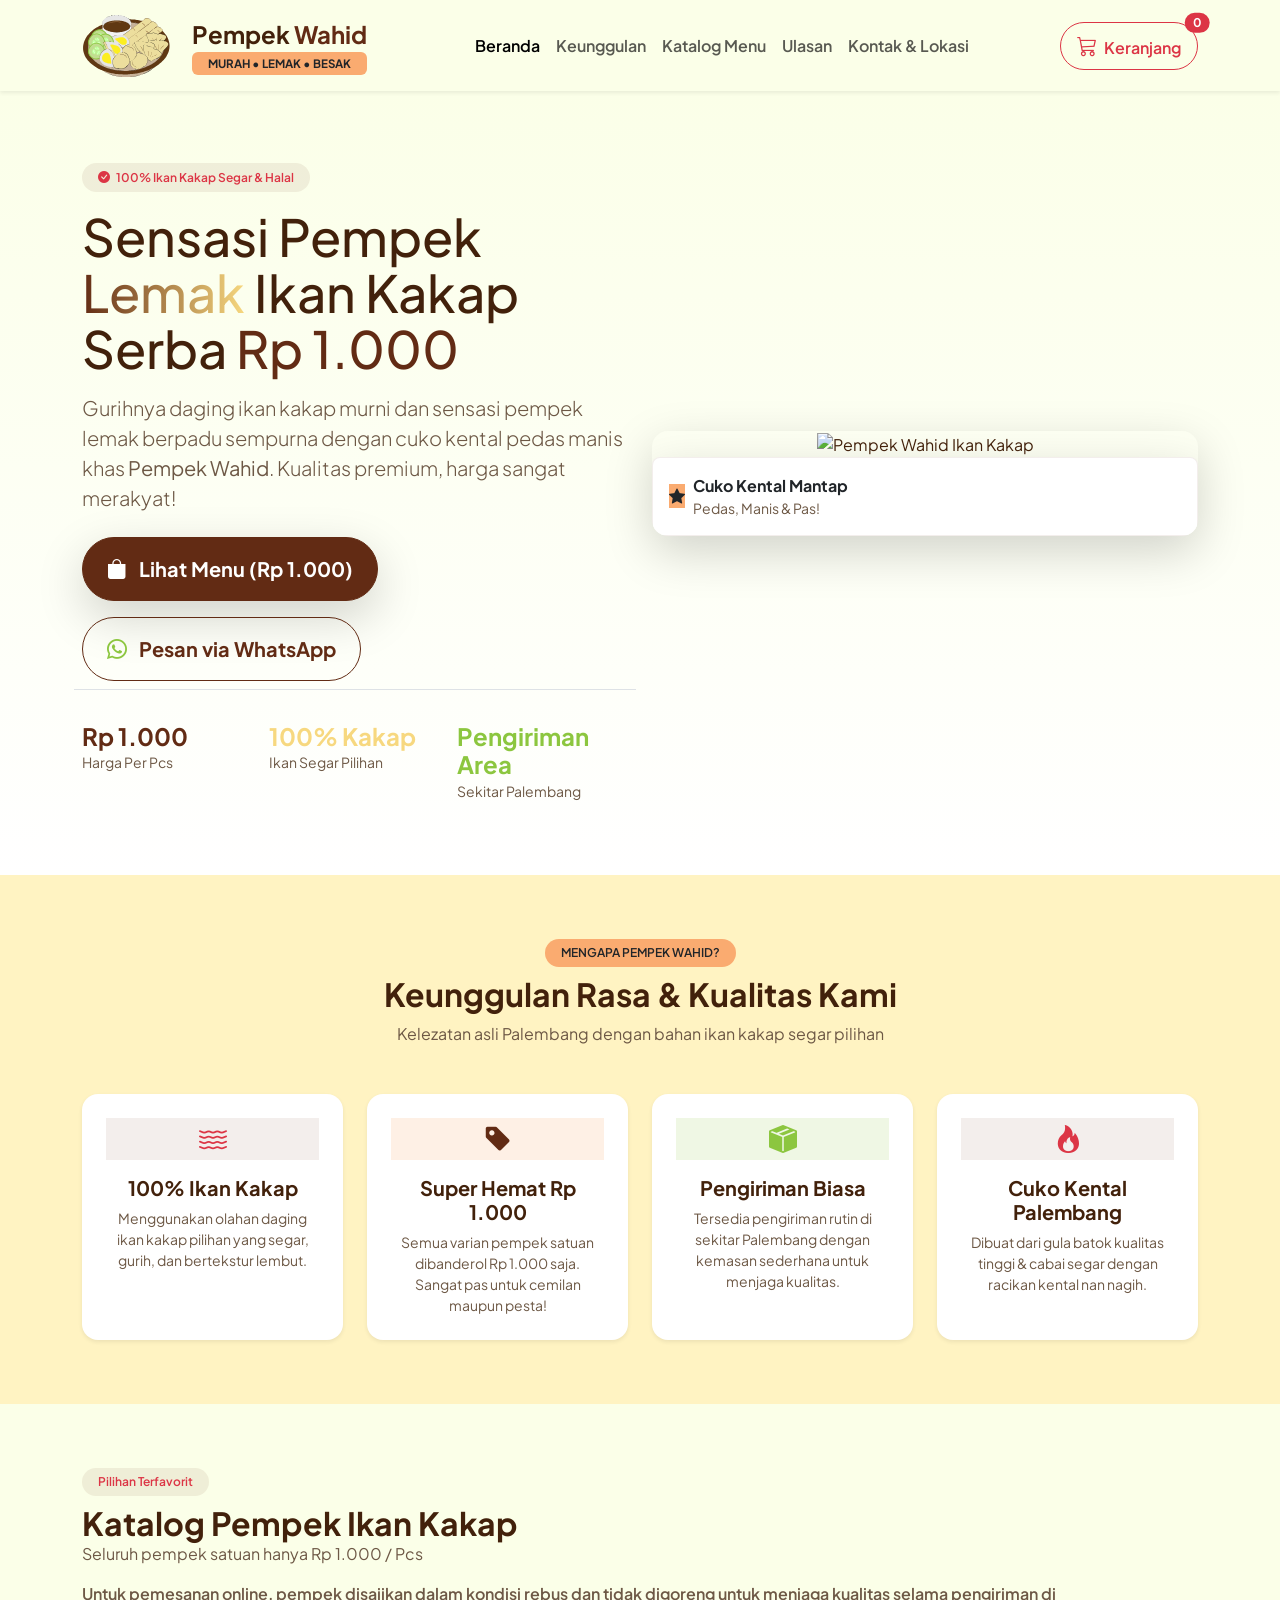
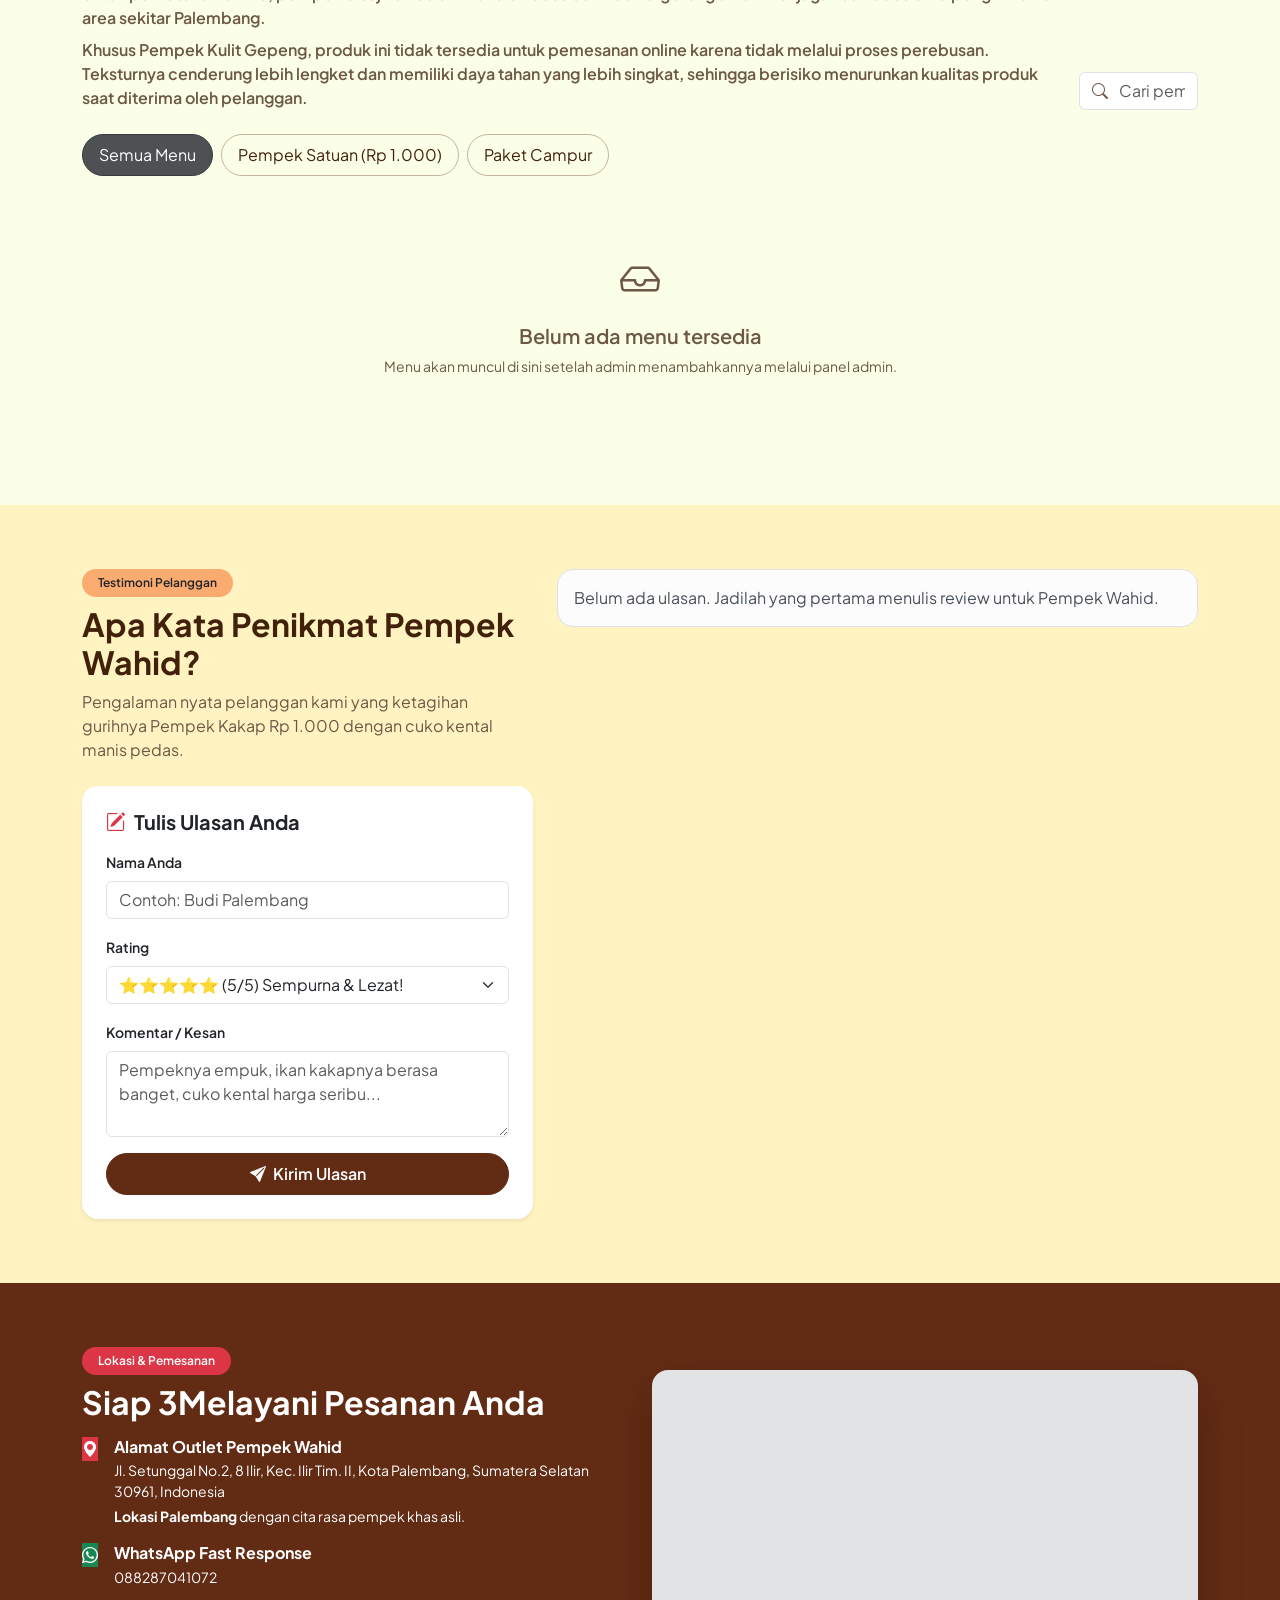
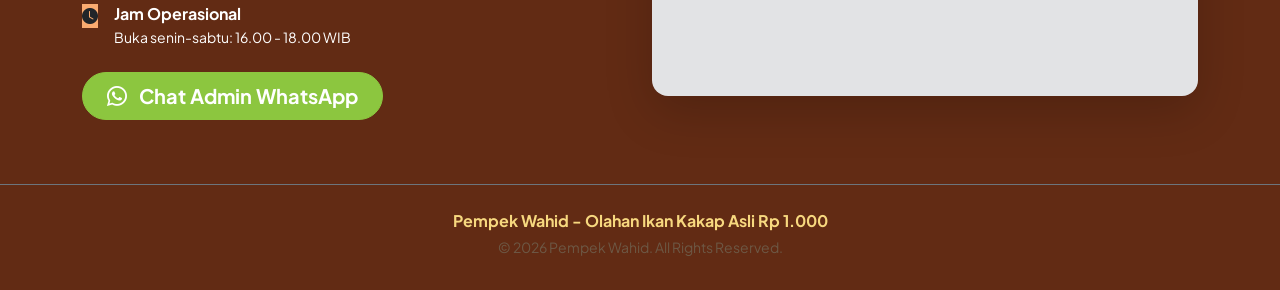
==== index.html @ 432fb356 "menghapus tombol admin" ====
<!DOCTYPE html>
<html lang="id">
<head>
    <meta charset="UTF-8">
    <meta name="viewport" content="width=device-width, initial-scale=1.0">
    <meta name="description" content="Pempek Wahid - Pempek Asli Ikan Kakap Rp 1.000 / pcs. Gurih, Lezat, 100% Halal dengan Cuko Khas Palembang. Pesan mudah via WhatsApp!">
    <title>Pempek Wahid</title>

    <!-- Google Fonts: Plus Jakarta Sans -->
    <link rel="preconnect" href="https://fonts.googleapis.com">
    <link rel="preconnect" href="https://fonts.gstatic.com" crossorigin>
    <link href="https://fonts.googleapis.com/css2?family=Plus+Jakarta+Sans:wght@400;500;600;700;800&display=swap" rel="stylesheet">

    <!-- Bootstrap 5.3 CSS -->
    <link href="https://cdn.jsdelivr.net/npm/bootstrap@5.3.2/dist/css/bootstrap.min.css" rel="stylesheet">
    <!-- Bootstrap Icons -->
    <link href="https://cdn.jsdelivr.net/npm/bootstrap-icons@1.11.1/font/bootstrap-icons.css" rel="stylesheet">

    <!-- Custom Style -->
    <link rel="stylesheet" href="css/styles.css">
</head>
<body>

    <!-- Navigation -->
    <nav class="navbar navbar-expand-lg sticky-top shadow-sm custom-navbar">
        <div class="container">
            <a class="navbar-brand d-flex align-items-center gap-2" href="#">
                <img src="images/icon.svg" alt="Logo Pempek Wahid" class="brand-logo">
                <div>
                    <span class="fw-bold fs-4 brand-title">Pempek <span class="text-danger-custom">Wahid</span></span>
                    <span class="d-block badge bg-warning text-dark text-uppercase font-xs">Murah • Lemak • Besak</span>
                </div>
            </a>
            
            <button class="navbar-toggler border-0" type="button" data-bs-toggle="collapse" data-bs-target="#navbarNav">
                <span class="navbar-toggler-icon"></span>
            </button>

            <div class="collapse navbar-collapse" id="navbarNav">
                <ul class="navbar-nav mx-auto text-center py-2 py-lg-0 fw-semibold">
                    <li class="nav-item"><a class="nav-link active" href="#beranda">Beranda</a></li>
                    <li class="nav-item"><a class="nav-link" href="#keunggulan">Keunggulan</a></li>
                    <li class="nav-item"><a class="nav-link" href="#menu">Katalog Menu</a></li>
                    <li class="nav-item"><a class="nav-link" href="#ulasan">Ulasan</a></li>
                    <li class="nav-item"><a class="nav-link" href="#kontak">Kontak & Lokasi</a></li>
                </ul>

                <div class="d-flex justify-content-center align-items-center gap-3">
                    <button class="btn btn-outline-danger position-relative rounded-pill px-3 py-2 fw-semibold" data-bs-toggle="offcanvas" data-bs-target="#cartOffcanvas">
                        <i class="bi bi-cart3 fs-5 me-1"></i> Keranjang
                        <span id="cartCountBadge" class="position-absolute top-0 start-100 translate-middle badge rounded-pill bg-danger">
                            0
                        </span>
                    </button>
                </div>
            </div>
        </div>
    </nav>

    <!-- Hero Section -->
    <section id="beranda" class="hero-section position-relative py-5 overflow-hidden">
        <div class="container py-lg-4">
            <div class="row align-items-center gy-4">
                <div class="col-lg-6">
                    <div class="badge bg-danger-subtle text-danger px-3 py-2 rounded-pill fw-semibold mb-3">
                        <i class="bi bi-check-circle-fill me-1"></i> 100% Ikan Kakap Segar & Halal
                    </div>
                    <h1 class="hero-title fw-extrabold mb-3">
                        Sensasi Pempek <span class="text-gradient">Lemak</span> Ikan Kakap Serba <span class="text-danger-custom">Rp 1.000</span>
                    </h1>
                    <p class="hero-desc lead text-muted mb-4">
                        Gurihnya daging ikan kakap murni dan sensasi pempek lemak berpadu sempurna dengan cuko kental pedas manis khas <strong>Pempek Wahid</strong>. Kualitas premium, harga sangat merakyat!
                    </p>

                    <div class="d-flex flex-wrap gap-3 mb-4">
                        <a href="#menu" class="btn btn-danger-custom btn-lg rounded-pill px-4 py-3 shadow-lg fw-bold">
                            <i class="bi bi-bag-fill me-2"></i> Lihat Menu (Rp 1.000)
                        </a>
                        <button class="btn btn-outline-dark btn-lg rounded-pill px-4 py-3 fw-bold" data-bs-toggle="offcanvas" data-bs-target="#cartOffcanvas">
                            <i class="bi bi-whatsapp me-2 text-success"></i> Pesan via WhatsApp
                        </button>
                    </div>

                    <!-- Badges Row -->
                    <div class="row g-3 pt-3 border-top">
                        <div class="col-4 text-center text-sm-start">
                            <h4 class="fw-bold mb-0 text-danger-custom">Rp 1.000</h4>
                            <span class="text-muted small">Harga Per Pcs</span>
                        </div>
                        <div class="col-4 text-center text-sm-start">
                            <h4 class="fw-bold mb-0 text-amber">100% Kakap</h4>
                            <span class="text-muted small">Ikan Segar Pilihan</span>
                        </div>
                        <div class="col-4 text-center text-sm-start">
                            <h4 class="fw-bold mb-0 text-success">Pengiriman Area</h4>
                            <span class="text-muted small">Sekitar Palembang</span>
                        </div>
                    </div>
                </div>

                <div class="col-lg-6 text-center">
                    <div class="hero-image-wrapper position-relative mx-auto">
                        <div class="hero-image-card shadow-lg rounded-4 overflow-hidden position-relative">
                            <img src="https://images.unsplash.com/photo-1541544741938-0af808871cc0?auto=format&fit=crop&w=800&q=80" alt="Pempek Wahid Ikan Kakap" class="img-fluid hero-img">
                            <div class="hero-floating-badge bg-white shadow-lg p-3 rounded-3 text-start">
                                <div class="d-flex align-items-center gap-2">
                                    <div class="icon-circle bg-warning text-dark"><i class="bi bi-star-fill"></i></div>
                                    <div>
                                        <div class="fw-bold text-dark mb-0">Cuko Kental Mantap</div>
                                        <div class="small text-muted">Pedas, Manis & Pas!</div>
                                    </div>
                                </div>
                            </div>
                        </div>
                    </div>
                </div>
            </div>
        </div>
    </section>

    <!-- Feature / Keunggulan Section -->
    <section id="keunggulan" class="py-5 bg-light-custom">
        <div class="container py-3">
            <div class="text-center mb-5">
                <span class="badge bg-warning text-dark px-3 py-2 rounded-pill fw-semibold text-uppercase">Mengapa Pempek Wahid?</span>
                <h2 class="fw-bold mt-2">Keunggulan Rasa & Kualitas Kami</h2>
                <p class="text-muted">Kelezatan asli Palembang dengan bahan ikan kakap segar pilihan</p>
            </div>

            <div class="row g-4">
                <div class="col-md-6 col-lg-3">
                    <div class="feature-card p-4 rounded-4 bg-white shadow-sm text-center h-100">
                        <div class="feature-icon mb-3 bg-danger-subtle text-danger mx-auto">
                            <i class="bi bi-water fs-3"></i>
                        </div>
                        <h5 class="fw-bold">100% Ikan Kakap</h5>
                        <p class="text-muted small mb-0">Menggunakan olahan daging ikan kakap pilihan yang segar, gurih, dan bertekstur lembut.</p>
                    </div>
                </div>
                <div class="col-md-6 col-lg-3">
                    <div class="feature-card p-4 rounded-4 bg-white shadow-sm text-center h-100">
                        <div class="feature-icon mb-3 bg-warning-subtle text-warning-emphasis mx-auto">
                            <i class="bi bi-tag-fill fs-3"></i>
                        </div>
                        <h5 class="fw-bold">Super Hemat Rp 1.000</h5>
                        <p class="text-muted small mb-0">Semua varian pempek satuan dibanderol Rp 1.000 saja. Sangat pas untuk cemilan maupun pesta!</p>
                    </div>
                </div>
                <div class="col-md-6 col-lg-3">
                    <div class="feature-card p-4 rounded-4 bg-white shadow-sm text-center h-100">
                        <div class="feature-icon mb-3 bg-success-subtle text-success mx-auto">
                            <i class="bi bi-box-seam-fill fs-3"></i>
                        </div>
                        <h5 class="fw-bold">Pengiriman Biasa</h5>
                        <p class="text-muted small mb-0">Tersedia pengiriman rutin di sekitar Palembang dengan kemasan sederhana untuk menjaga kualitas.</p>
                    </div>
                </div>
                <div class="col-md-6 col-lg-3">
                    <div class="feature-card p-4 rounded-4 bg-white shadow-sm text-center h-100">
                        <div class="feature-icon mb-3 bg-danger-subtle text-danger mx-auto">
                            <i class="bi bi-fire fs-3"></i>
                        </div>
                        <h5 class="fw-bold">Cuko Kental Palembang</h5>
                        <p class="text-muted small mb-0">Dibuat dari gula batok kualitas tinggi & cabai segar dengan racikan kental nan nagih.</p>
                    </div>
                </div>
            </div>
        </div>
    </section>

    <!-- Menu Catalog Section -->
    <section id="menu" class="py-5">
        <div class="container py-3">
            <div class="d-flex flex-column flex-md-row justify-content-between align-items-md-end mb-4 gap-3">
                <div>
                    <span class="badge bg-danger-subtle text-danger px-3 py-2 rounded-pill fw-semibold">Pilihan Terfavorit</span>
                    <h2 class="fw-bold mt-2 mb-0">Katalog Pempek Ikan Kakap</h2>
                    <p class="text-muted mb-0">Seluruh pempek satuan hanya Rp 1.000 / Pcs</p>
                    <p class="text-muted mb-0 mt-3 fw-semibold fs-6">
                        Untuk pemesanan online, pempek disajikan dalam kondisi rebus dan tidak digoreng untuk menjaga kualitas selama pengiriman di area sekitar Palembang.
                    </p>
                    <p class="text-muted mb-0 mt-2 fw-semibold fs-6">
                        Khusus Pempek Kulit Gepeng, produk ini tidak tersedia untuk pemesanan online karena tidak melalui proses perebusan. Teksturnya cenderung lebih lengket dan memiliki daya tahan yang lebih singkat, sehingga berisiko menurunkan kualitas produk saat diterima oleh pelanggan.
                    </p>
                </div>

                <!-- Search Input -->
                <div class="d-flex flex-wrap align-items-center gap-2">
                    <div class="input-group search-box">
                        <span class="input-group-text bg-white border-end-0"><i class="bi bi-search text-muted"></i></span>
                        <input type="text" id="searchInput" class="form-control border-start-0 ps-0" placeholder="Cari pempek kakap...">
                    </div>
                </div>
            </div>

            <!-- Filter Categories -->
            <div class="d-flex flex-wrap gap-2 mb-4" id="categoryFilters">
                <button class="btn btn-dark rounded-pill px-3 py-2 filter-btn active" data-category="all">Semua Menu</button>
                <button class="btn btn-outline-secondary rounded-pill px-3 py-2 filter-btn" data-category="satuan">Pempek Satuan (Rp 1.000)</button>
                <button class="btn btn-outline-secondary rounded-pill px-3 py-2 filter-btn" data-category="paket">Paket Campur</button>
            </div>

            <!-- Product Grid -->
            <div class="row g-4" id="productGrid">
                <!-- Javascript will inject product items here -->
            </div>
        </div>
    </section>

    <!-- Customer Reviews Section -->
    <section id="ulasan" class="py-5 bg-light-custom">
        <div class="container py-3">
            <div class="row gy-4">
                <div class="col-lg-5">
                    <span class="badge bg-warning text-dark px-3 py-2 rounded-pill fw-semibold">Testimoni Pelanggan</span>
                    <h2 class="fw-bold mt-2">Apa Kata Penikmat Pempek Wahid?</h2>
                    <p class="text-muted">Pengalaman nyata pelanggan kami yang ketagihan gurihnya Pempek Kakap Rp 1.000 dengan cuko kental manis pedas.</p>

                    <!-- Add Review Form -->
                    <div class="card border-0 shadow-sm rounded-4 p-4 mt-4 bg-white">
                        <h5 class="fw-bold mb-3"><i class="bi bi-pencil-square me-2 text-danger"></i>Tulis Ulasan Anda</h5>
                        <form id="addReviewForm">
                            <div class="mb-3">
                                <label class="form-label small fw-semibold">Nama Anda</label>
                                <input type="text" id="reviewerName" class="form-control" placeholder="Contoh: Budi Palembang" required>
                            </div>
                            <div class="mb-3">
                                <label class="form-label small fw-semibold">Rating</label>
                                <select id="reviewerRating" class="form-select">
                                    <option value="5">⭐⭐⭐⭐⭐ (5/5) Sempurna & Lezat!</option>
                                    <option value="4">⭐⭐⭐⭐ (4/5) Enak Banget</option>
                                    <option value="3">⭐⭐⭐ (3/5) Cukup Baik</option>
                                </select>
                            </div>
                            <div class="mb-3">
                                <label class="form-label small fw-semibold">Komentar / Kesan</label>
                                <textarea id="reviewerComment" class="form-control" rows="3" placeholder="Pempeknya empuk, ikan kakapnya berasa banget, cuko kental harga seribu..." required></textarea>
                            </div>
                            <button type="submit" class="btn btn-danger-custom w-100 rounded-pill py-2 fw-semibold">
                                <i class="bi bi-send-fill me-1"></i> Kirim Ulasan
                            </button>
                        </form>
                    </div>
                </div>

                <div class="col-lg-7">
                    <div class="row g-3" id="reviewsContainer">
                        <!-- Reviews dynamically populated -->
                    </div>
                </div>
            </div>
        </div>
    </section>

    <!-- Location & Contact Section -->
    <section id="kontak" class="py-5 bg-dark-custom text-white">
        <div class="container py-3">
            <div class="row gy-4 align-items-center">
                <div class="col-lg-6">
                    <span class="badge bg-danger px-3 py-2 rounded-pill fw-semibold mb-2">Lokasi & Pemesanan</span>
                    <h2 class="fw-bold mb-3">Siap 3Melayani Pesanan Anda</h2>

                    <div class="d-flex align-items-start gap-3 mb-3">
                        <div class="icon-circle bg-danger text-white"><i class="bi bi-geo-alt-fill"></i></div>
                        <div>
                            <h6 class="fw-bold mb-1">Alamat Outlet Pempek Wahid</h6>
                            <p class="text-light-50 small mb-0">Jl. Setunggal No.2, 8 Ilir, Kec. Ilir Tim. II, Kota Palembang, Sumatera Selatan 30961, Indonesia</p>
                            <p class="text-light-50 small mb-0 mt-1"><strong>Lokasi Palembang</strong> dengan cita rasa pempek khas asli.</p>
                        </div>
                    </div>

                    <div class="d-flex align-items-start gap-3 mb-3">
                        <div class="icon-circle bg-success text-white"><i class="bi bi-whatsapp"></i></div>
                        <div>
                            <h6 class="fw-bold mb-1">WhatsApp Fast Response</h6>
                            <p class="text-light-50 small mb-0">088287041072</p>
                        </div>
                    </div>

                    <div class="d-flex align-items-start gap-3 mb-4">
                        <div class="icon-circle bg-warning text-dark"><i class="bi bi-clock-fill"></i></div>
                        <div>
                            <h6 class="fw-bold mb-1">Jam Operasional</h6>
                            <p class="text-light-50 small mb-0">Buka senin-sabtu: 16.00 - 18.00 WIB</p>
                        </div>
                    </div>

                    <a href="https://wa.me/6288287041072?text=Halo%20Pempek%20Wahid,%20saya%20mau%20tanya%20stok%20pempek%20ikan%20kakap" target="_blank" class="btn btn-success btn-lg rounded-pill px-4 fw-bold">
                        <i class="bi bi-whatsapp me-2"></i> Chat Admin WhatsApp
                    </a>
                </div>

                <div class="col-lg-6">
                    <div class="map-placeholder rounded-4 overflow-hidden shadow-lg bg-secondary-subtle">
                        <iframe class="rounded-3 w-100" width="100%" height="320" style="border:0;" allowfullscreen="" loading="lazy" referrerpolicy="strict-origin-when-cross-origin" src="https://www.google.com/maps/embed?pb=!1m18!1m12!1m3!1d3984.560876868631!2d104.76104349999996!3d-2.941684400000004!2m3!1f0!2f0!3f0!3m2!1i1024!2i768!4f13.1!3m3!1m2!1s0x2e3b77007bc9ec8f%3A0x600dd7e3e54a0823!2sPempek%20Wahid!5e0!3m2!1sid!2sid!4v1785206280391!5m2!1sid!2sid">
                        </iframe>
                    </div>
                </div>
            </div>
        </div>
    </section>

    <!-- Footer -->
    <footer class="footer-bg text-white py-4 border-top border-secondary">
        <div class="container text-center">
            <p class="mb-1 fw-bold text-amber">Pempek Wahid - Olahan Ikan Kakap Asli Rp 1.000</p>
            <p class="text-muted small mb-0">&copy; 2026 Pempek Wahid. All Rights Reserved.</p>
            <p class="mt-2 mb-0">
            </p>
        </div>
    </footer>

    <!-- Offcanvas Shopping Cart Drawer -->
    <div class="offcanvas offcanvas-end custom-offcanvas" tabindex="-1" id="cartOffcanvas">
        <div class="offcanvas-header border-bottom">
            <h5 class="offcanvas-title fw-bold"><i class="bi bi-bag-check me-2 text-danger"></i>Keranjang Pempek Kakap</h5>
            <button type="button" class="btn-close" data-bs-dismiss="offcanvas"></button>
        </div>
        <div class="offcanvas-body d-flex flex-column">
            <!-- Items Container -->
            <div id="cartItemsList" class="flex-grow-1 overflow-y-auto pe-1">
                <!-- Cart items dynamically rendered -->
            </div>

            <!-- Form & Total Section -->
            <div class="border-top pt-3 mt-auto">
                <div class="mb-3">
                    <label class="form-label small fw-semibold">Nama Pemesan</label>
                    <input type="text" id="customerName" class="form-control form-control-sm" placeholder="Nama Anda (cth: Ani)">
                </div>

                <div class="mb-3">
                    <label class="form-label small fw-semibold">Catatan / Alamat Pengiriman</label>
                    <textarea id="deliveryNotes" class="form-control form-control-sm" rows="2" placeholder="Catatan alamat atau kebutuhan tambahan..."></textarea>
                </div>

                <div class="d-flex justify-content-between align-items-center mb-3">
                    <span class="fw-bold text-muted">Total Pembayaran:</span>
                    <h4 class="fw-extrabold text-danger-custom mb-0" id="cartTotalDisplay">Rp 0</h4>
                </div>

                <button id="checkoutWhatsAppBtn" class="btn btn-success w-100 rounded-pill py-2 fw-bold shadow">
                    <i class="bi bi-whatsapp me-2"></i> Kirim Pesanan via WhatsApp
                </button>
            </div>
        </div>
    </div>

    <!-- Product Detail Modal -->
    <div class="modal fade" id="productModal" tabindex="-1">
        <div class="modal-dialog modal-dialog-centered">
            <div class="modal-content rounded-4 border-0">
                <div class="modal-header border-0 pb-0">
                    <button type="button" class="btn-close" data-bs-dismiss="modal"></button>
                </div>
                <div class="modal-body text-center p-4">
                    <img id="modalImage" src="" alt="Detail" class="img-fluid rounded-4 mb-3 modal-product-img">
                    <h4 id="modalTitle" class="fw-bold mb-2"></h4>
                    <div class="badge bg-danger-subtle text-danger fs-6 px-3 py-1 rounded-pill mb-3" id="modalPrice"></div>
                    <p id="modalDescription" class="text-muted small mb-4"></p>
                    
                    <button id="modalAddToCartBtn" class="btn btn-danger-custom w-100 rounded-pill py-2 shadow fw-bold">
                        <i class="bi bi-cart-plus me-1"></i> Tambah Ke Keranjang
                    </button>
                </div>
            </div>
        </div>
    </div>

    <!-- Toast Notification -->
    <div class="toast-container position-fixed bottom-0 end-0 p-3">
        <div id="cartToast" class="toast align-items-center text-bg-danger border-0 rounded-3 shadow" role="alert" aria-live="assertive" aria-atomic="true">
            <div class="d-flex">
                <div class="toast-body d-flex align-items-center gap-2">
                    <i id="toastIcon" class="bi bi-exclamation-triangle-fill fs-5"></i>
                    <span id="toastMessage">Item berhasil ditambahkan ke keranjang!</span>
                </div>
                <button type="button" class="btn-close btn-close-white me-2 m-auto" data-bs-dismiss="toast"></button>
            </div>
        </div>
    </div>

    <!-- Bootstrap 5.3 JS Bundle -->
    <script src="https://cdn.jsdelivr.net/npm/bootstrap@5.3.2/dist/js/bootstrap.bundle.min.js"></script>
    <!-- Firebase SDK -->
    <script src="https://www.gstatic.com/firebasejs/10.12.2/firebase-app-compat.js"></script>
    <script src="https://www.gstatic.com/firebasejs/10.12.2/firebase-auth-compat.js"></script>
    <script src="https://www.gstatic.com/firebasejs/10.12.2/firebase-firestore-compat.js"></script>
    <script src="https://www.gstatic.com/firebasejs/10.12.2/firebase-analytics-compat.js"></script>
    <!-- Firebase Config -->
    <script src="js/firebase.js"></script>
    <!-- Custom Application JS -->
    <script src="js/app.js"></script>
</body>
</html>
---- css/styles.css ----
:root {
  --brand-primary: #622b14;
  --brand-dark: #42210b;
  --brand-gold: #f7d87f;
  --brand-warm: #faab70;
  --brand-cream: #fbffe8;
  --brand-cream-soft: #fff3c2;
  --brand-green: #8cc63f;
  --brand-muted: #8c6239;
}

body {
  font-family: 'Plus Jakarta Sans', sans-serif;
  color: var(--brand-dark);
  background: var(--brand-cream);
}

html {
  scroll-behavior: smooth;
}

.announcement-bar {
  background: linear-gradient(90deg, var(--brand-primary), var(--brand-warm));
}

.custom-navbar {
  z-index: 1030;
  background: var(--brand-cream);
  padding-top: 0.55rem;
  padding-bottom: 0.55rem;
  align-items: center;
}

.custom-navbar .container {
  display: flex;
  flex-wrap: wrap;
  align-items: center;
  justify-content: space-between;
}

.navbar-brand {
  gap: 0.85rem;
  align-items: center;
}

.navbar-brand .badge {
  padding: 0.35rem 0.85rem;
}

.navbar-nav .nav-link {
  padding: 0.45rem 0.65rem;
}

@media (max-width: 991.98px) {
  .navbar-nav {
    width: 100%;
  }

  .navbar-nav .nav-item {
    width: 100%;
  }

  .navbar-nav .nav-link {
    padding-left: 1rem;
    padding-right: 1rem;
  }
}

.brand-title {
  color: var(--brand-dark);
}

.brand-logo {
  width: 90px;
  height: auto;
  object-fit: contain;
  margin-right: 0.75rem;
}

.text-danger-custom {
  color: var(--brand-primary) !important;
}

.text-amber {
  color: var(--brand-gold) !important;
}

.text-success {
  color: var(--brand-green) !important;
}

.btn-danger-custom {
  background: var(--brand-primary);
  border: 1px solid var(--brand-primary);
  color: #fff;
}

.btn-danger-custom:hover {
  background: #4d1f10;
  border-color: #4d1f10;
  color: #fff;
}

.btn-outline-dark {
  color: var(--brand-primary);
  border-color: var(--brand-primary);
}

.btn-outline-dark:hover,
.btn-outline-dark:focus {
  background-color: rgba(98, 43, 20, 0.1);
}

.hero-section {
  background: linear-gradient(180deg, var(--brand-cream) 0%, #fff 100%);
  padding-top: 5rem;
  padding-bottom: 4.5rem;
}

.hero-title {
  font-size: clamp(2rem, 4vw, 4rem);
  line-height: 1.1;
}

.text-gradient {
  background: linear-gradient(90deg, var(--brand-primary), var(--brand-gold));
  -webkit-background-clip: text;
  -webkit-text-fill-color: transparent;
}

.product-card {
  transition: transform 0.2s ease, box-shadow 0.2s ease;
}

.product-card:hover {
  transform: translateY(-4px);
  box-shadow: 0 12px 30px rgba(0, 0, 0, 0.12) !important;
}

.product-card .card-body p {
  display: -webkit-box;
  -webkit-line-clamp: 2;
  -webkit-box-orient: vertical;
  overflow: hidden;
}

.product-image {
  height: 220px;
  object-fit: cover;
}

.bg-light-custom {
  background: var(--brand-cream-soft);
}

.bg-dark-custom {
  background: var(--brand-primary);
}

.bg-warning {
  background-color: var(--brand-warm) !important;
}

.bg-danger-subtle {
  background-color: rgba(98, 43, 20, 0.08) !important;
}

.bg-warning-subtle {
  background-color: rgba(250, 171, 112, 0.18) !important;
}

.bg-success-subtle {
  background-color: rgba(140, 198, 63, 0.14) !important;
}

.text-warning-emphasis {
  color: var(--brand-primary) !important;
}

.text-muted {
  color: #6d5845 !important;
}

.btn-dark {
  background-color: var(--brand-primary);
  border-color: var(--brand-primary);
  color: #fff;
}

.btn-dark:hover,
.btn-dark:focus {
  background-color: #4d1f10;
  border-color: #4d1f10;
}

.btn-outline-secondary {
  color: var(--brand-dark);
  border-color: rgba(98, 43, 20, 0.35);
}

.btn-outline-secondary:hover,
.btn-outline-secondary:focus {
  background-color: rgba(247, 216, 127, 0.15);
}

.btn-success {
  background-color: var(--brand-green);
  border-color: var(--brand-green);
  color: #fff;
}

.btn-success:hover,
.btn-success:focus {
  background-color: #7cb032;
  border-color: #7cb032;
}

.footer-bg {
  background: var(--brand-primary);
}

.hero-section {
  background: linear-gradient(180deg, var(--brand-cream) 0%, #fff 100%);
}

.text-gradient {
  background: linear-gradient(90deg, var(--brand-primary), var(--brand-gold));
  -webkit-background-clip: text;
  -webkit-text-fill-color: transparent;
}

.hero-floating-badge {
  background: rgba(255, 255, 255, 0.95);
  border: 1px solid rgba(98, 43, 20, 0.08);
}

.feature-card {
  background: #fff9ee;
}

.custom-offcanvas {
  width: 360px;
}

.font-xs {
  font-size: 0.72rem;
}

.admin-shell {
  min-height: 100vh;
  background: linear-gradient(135deg, #fff8f2 0%, #fffef9 100%);
}

.admin-page-card {
  border: 0;
  border-radius: 1.25rem;
  background: rgba(255, 255, 255, 0.95);
  box-shadow: 0 18px 40px rgba(98, 43, 20, 0.08);
}

.admin-stat-card {
  border: 0;
  border-radius: 1rem;
  background: linear-gradient(135deg, #fff5ea 0%, #fffdf8 100%);
  box-shadow: 0 12px 28px rgba(98, 43, 20, 0.06);
}

.admin-stat-icon {
  width: 48px;
  height: 48px;
  border-radius: 14px;
  display: inline-flex;
  align-items: center;
  justify-content: center;
  background: rgba(98, 43, 20, 0.1);
  color: var(--brand-primary);
  font-size: 1.2rem;
}

.admin-review-card {
  border: 0;
  border-radius: 1.2rem;
  box-shadow: 0 14px 30px rgba(98, 43, 20, 0.08);
  overflow: hidden;
}

.admin-review-card .card-body {
  padding: 1.1rem 1.2rem;
}

.admin-review-badge {
  display: inline-flex;
  align-items: center;
  gap: 0.35rem;
  border-radius: 999px;
  padding: 0.35rem 0.7rem;
  font-size: 0.8rem;
  font-weight: 600;
}

.admin-reply-area {
  border-radius: 1rem;
  background: #fffaf4;
  border: 1px solid rgba(98, 43, 20, 0.1);
  padding: 0.95rem;
}

.admin-reply-area textarea {
  resize: vertical;
  min-height: 90px;
  border-radius: 0.8rem;
  border: 1px solid rgba(98, 43, 20, 0.16);
}

.admin-empty-state {
  border: 1px dashed rgba(98, 43, 20, 0.2);
  border-radius: 1.1rem;
  background: #fffdfa;
  padding: 2rem;
  text-align: center;
}

.admin-search-box {
  border-radius: 999px;
  border: 1px solid rgba(98, 43, 20, 0.16);
  padding: 0.75rem 1rem;
}

.admin-action-btn {
  border-radius: 999px;
  padding: 0.45rem 0.95rem;
  font-size: 0.9rem;
}

.admin-action-btn:hover {
  transform: translateY(-1px);
}
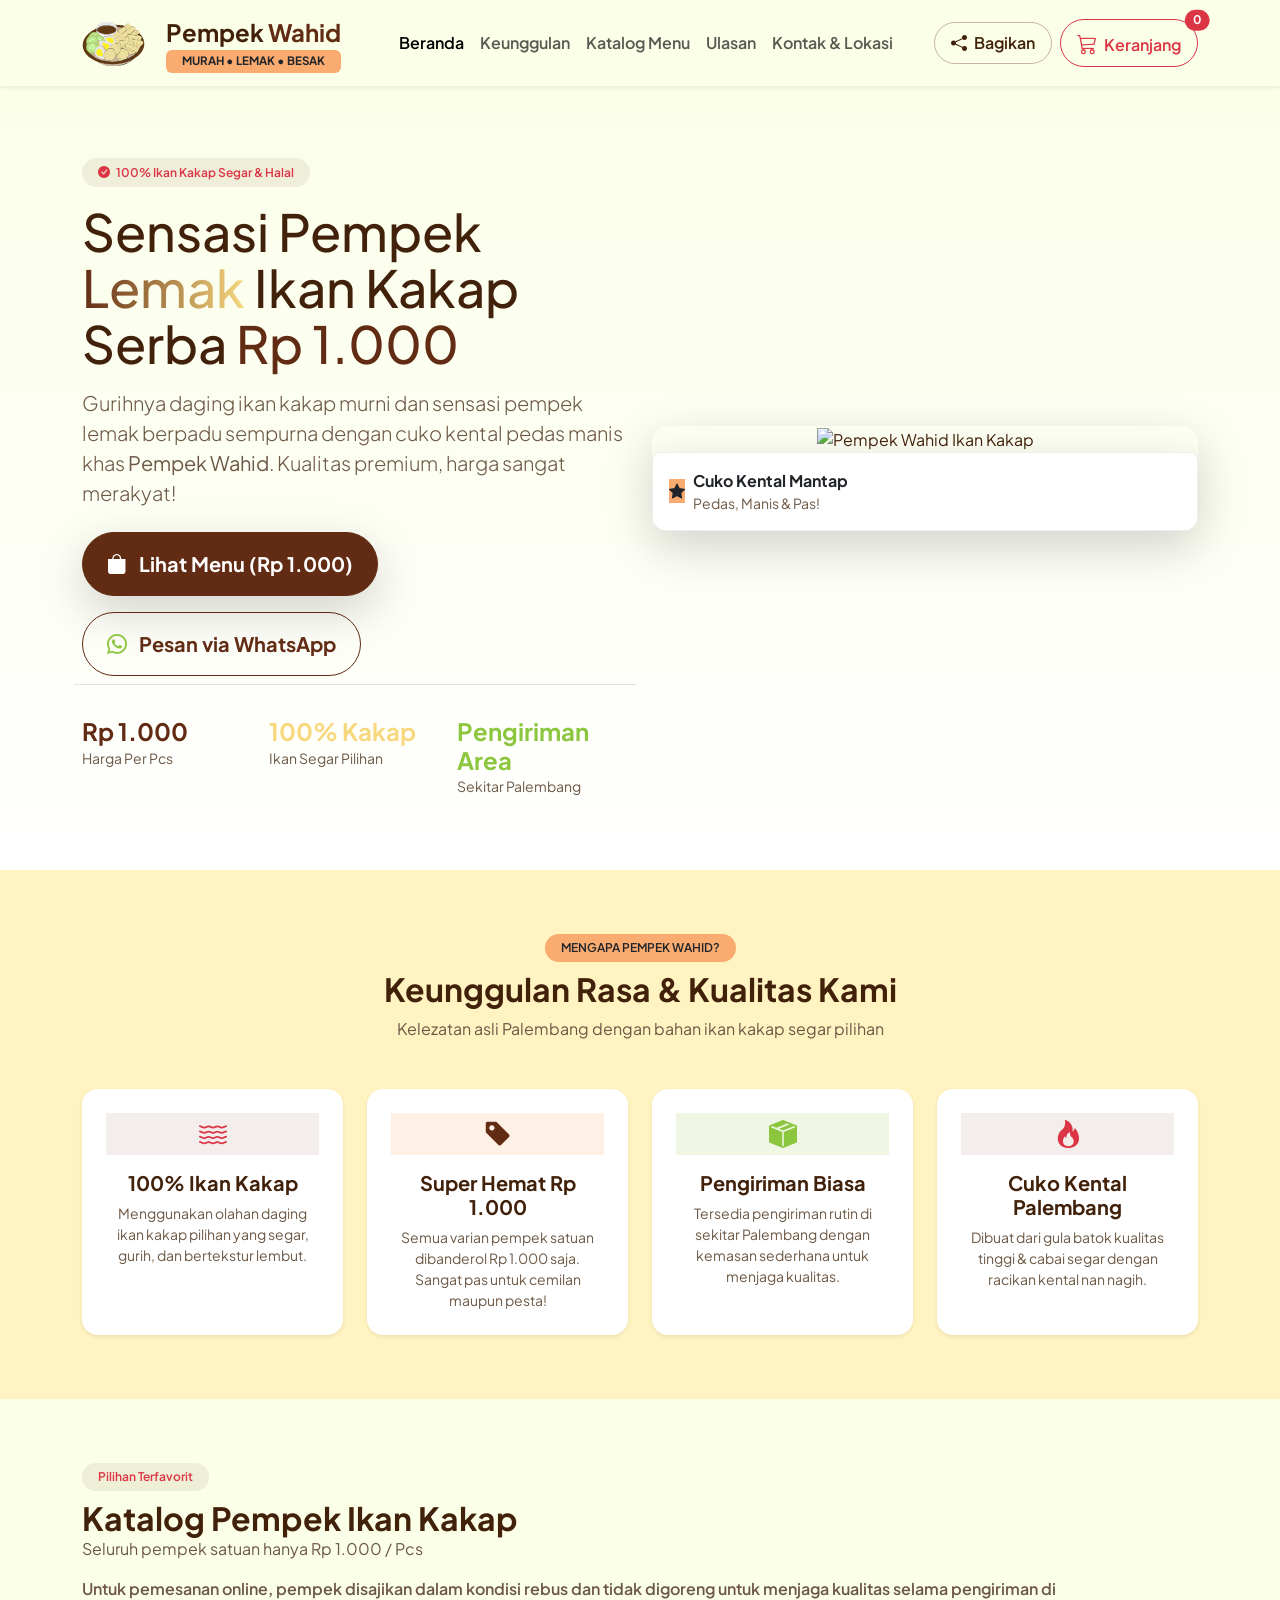
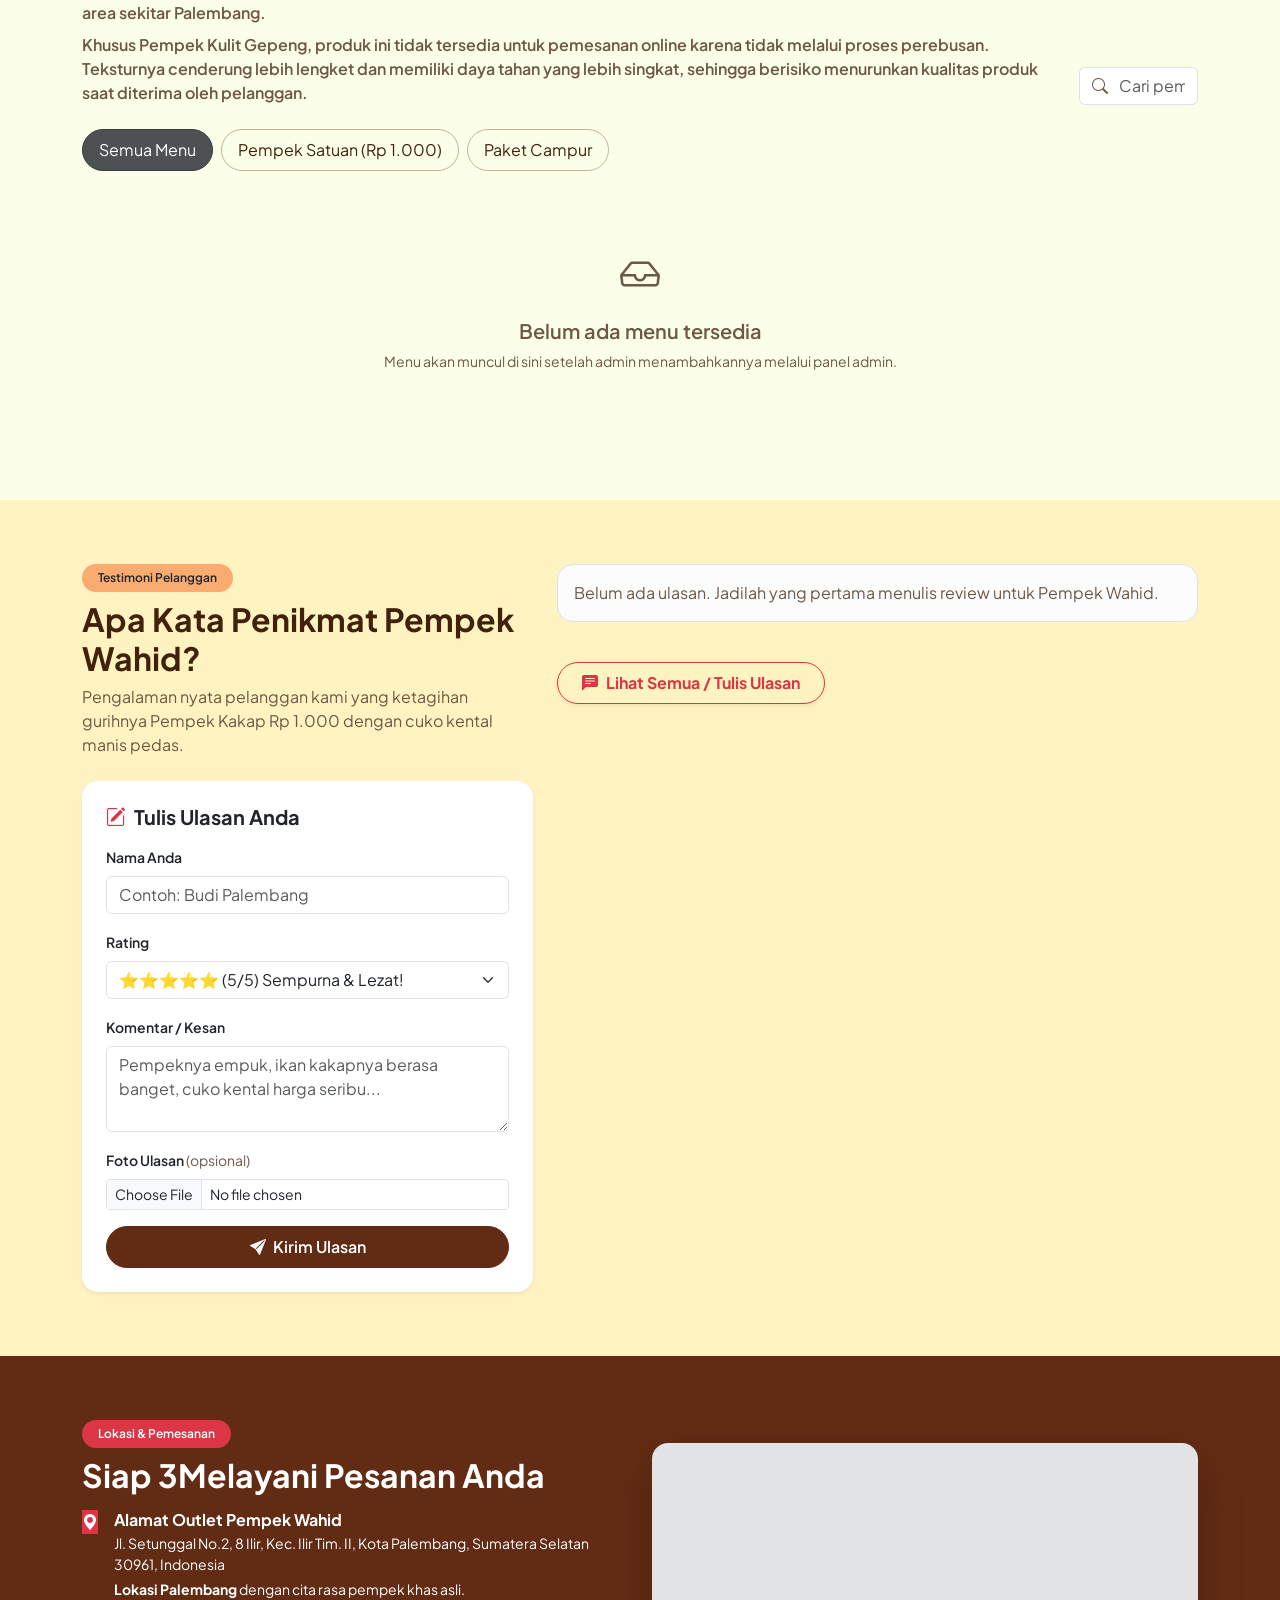
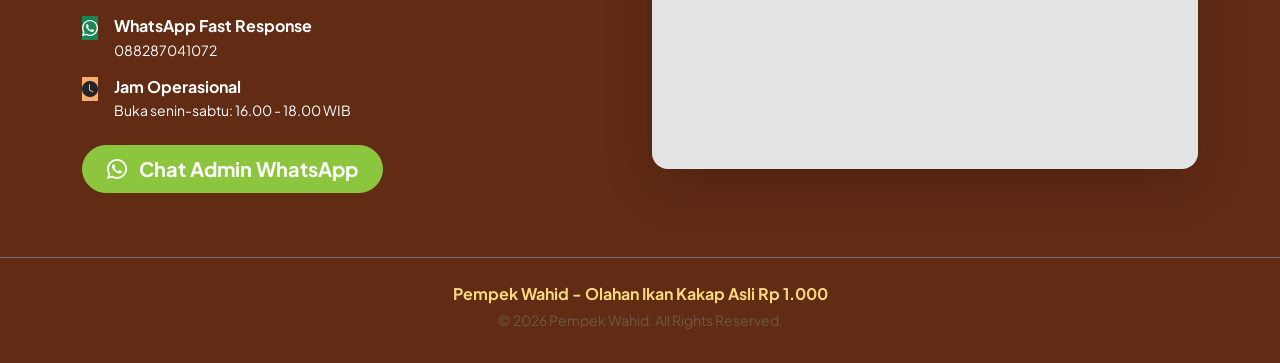
==== commit b9b192cd: "feat: pembaruan v1.1 (ulasan lengkap, dashboard admin, keamanan & custom 404) - Membuat reviews.html" ====
--- a/index.html
+++ b/index.html
@@ -3,9 +3,9 @@
 <head>
     <meta charset="UTF-8">
     <meta name="viewport" content="width=device-width, initial-scale=1.0">
-    <meta name="description" content="Pempek Wahid - Pempek Asli Ikan Kakap Rp 1.000 / pcs. Gurih, Lezat, 100% Halal dengan Cuko Khas Palembang. Pesan mudah via WhatsApp!">
+    <meta name="description" content="Pempek Wahid - Pempek Asli Palembang yang murah, lemak, dan besak. Nikmati pempek dengan harga mulai dari Rp 1.000/pcs">
     <title>Pempek Wahid</title>
-
+    <link rel="icon" type="image/svg+xml" href="images/logo.svg">
     <!-- Google Fonts: Plus Jakarta Sans -->
     <link rel="preconnect" href="https://fonts.googleapis.com">
     <link rel="preconnect" href="https://fonts.gstatic.com" crossorigin>
@@ -18,6 +18,16 @@
 
     <!-- Custom Style -->
     <link rel="stylesheet" href="css/styles.css">
+
+    <!-- Google tag (gtag.js) -->
+    <script async src="https://www.googletagmanager.com/gtag/js?id=G-Q04TMMKB68"></script>
+    <script>
+    window.dataLayer = window.dataLayer || [];
+    function gtag(){dataLayer.push(arguments);}
+    gtag('js', new Date());
+
+    gtag('config', 'G-Q04TMMKB68');
+</script>
 </head>
 <body>
 
@@ -45,7 +55,11 @@
                     <li class="nav-item"><a class="nav-link" href="#kontak">Kontak & Lokasi</a></li>
                 </ul>
 
-                <div class="d-flex justify-content-center align-items-center gap-3">
+                <div class="d-flex justify-content-center align-items-center gap-2">
+                    <!-- v1.1: Tombol Bagikan Website -->
+                    <button id="shareWebsiteBtn" class="btn btn-outline-secondary rounded-pill px-3 py-2 fw-semibold" title="Bagikan Menu / Website">
+                        <i class="bi bi-share-fill me-1"></i> Bagikan
+                    </button>
                     <button class="btn btn-outline-danger position-relative rounded-pill px-3 py-2 fw-semibold" data-bs-toggle="offcanvas" data-bs-target="#cartOffcanvas">
                         <i class="bi bi-cart3 fs-5 me-1"></i> Keranjang
                         <span id="cartCountBadge" class="position-absolute top-0 start-100 translate-middle badge rounded-pill bg-danger">
@@ -220,6 +234,8 @@
                     <div class="card border-0 shadow-sm rounded-4 p-4 mt-4 bg-white">
                         <h5 class="fw-bold mb-3"><i class="bi bi-pencil-square me-2 text-danger"></i>Tulis Ulasan Anda</h5>
                         <form id="addReviewForm">
+                            <!-- v1.1: Anti-spam honeypot — field ini disembunyikan dari pengguna biasa, bot akan mengisinya -->
+                            <input type="text" name="website_url" id="hp_website_url" tabindex="-1" autocomplete="off" aria-hidden="true" style="display:none !important;position:absolute;left:-9999px;">
                             <div class="mb-3">
                                 <label class="form-label small fw-semibold">Nama Anda</label>
                                 <input type="text" id="reviewerName" class="form-control" placeholder="Contoh: Budi Palembang" required>
@@ -230,11 +246,18 @@
                                     <option value="5">⭐⭐⭐⭐⭐ (5/5) Sempurna & Lezat!</option>
                                     <option value="4">⭐⭐⭐⭐ (4/5) Enak Banget</option>
                                     <option value="3">⭐⭐⭐ (3/5) Cukup Baik</option>
+                                    <option value="2">⭐⭐ (2/5) Perlu Ditingkatkan</option>
+                                    <option value="1">⭐ (1/5) Kurang Puas</option>
                                 </select>
                             </div>
                             <div class="mb-3">
                                 <label class="form-label small fw-semibold">Komentar / Kesan</label>
                                 <textarea id="reviewerComment" class="form-control" rows="3" placeholder="Pempeknya empuk, ikan kakapnya berasa banget, cuko kental harga seribu..." required></textarea>
+                            </div>
+                            <!-- v1.1: Upload foto ulasan (opsional) -->
+                            <div class="mb-3">
+                                <label class="form-label small fw-semibold">Foto Ulasan <span class="text-muted fw-normal">(opsional)</span></label>
+                                <input type="file" id="reviewPhotoFile" class="form-control form-control-sm" accept="image/*">
                             </div>
                             <button type="submit" class="btn btn-danger-custom w-100 rounded-pill py-2 fw-semibold">
                                 <i class="bi bi-send-fill me-1"></i> Kirim Ulasan
@@ -243,9 +266,14 @@
                     </div>
                 </div>
 
-                <div class="col-lg-7">
+                <div class="col-lg-7 d-flex flex-column">
                     <div class="row g-3" id="reviewsContainer">
                         <!-- Reviews dynamically populated -->
+                    </div>
+                    <div class="mt-4 text-center text-lg-start">
+                        <a href="reviews.html" class="btn btn-outline-danger rounded-pill px-4 py-2 fw-bold shadow-sm">
+                            <i class="bi bi-chat-left-text-fill me-2"></i>Lihat Semua / Tulis Ulasan
+                        </a>
                     </div>
                 </div>
             </div>
@@ -327,6 +355,27 @@
                 <div class="mb-3">
                     <label class="form-label small fw-semibold">Nama Pemesan</label>
                     <input type="text" id="customerName" class="form-control form-control-sm" placeholder="Nama Anda (cth: Ani)">
+                </div>
+
+                <!-- v1.1: Metode Pengiriman radio button -->
+                <div class="mb-3">
+                    <label class="form-label small fw-semibold">Metode Pengiriman</label>
+                    <div class="d-flex flex-column gap-2" id="deliveryMethodGroup">
+                        <label class="delivery-option-card d-flex align-items-center gap-2" id="deliveryCard_pickup">
+                            <input type="radio" name="deliveryMethod" id="deliveryPickup" value="ambil_sendiri" class="form-check-input mt-0" checked>
+                            <div>
+                                <div class="fw-semibold small"><i class="bi bi-shop-window me-1 text-danger"></i>Ambil Sendiri ke Outlet</div>
+                                <div class="text-muted" style="font-size:0.75rem;">Ambil langsung di Jl. Setunggal No.2</div>
+                            </div>
+                        </label>
+                        <label class="delivery-option-card d-flex align-items-center gap-2" id="deliveryCard_courier">
+                            <input type="radio" name="deliveryMethod" id="deliveryCourier" value="kirim_ojol" class="form-check-input mt-0">
+                            <div>
+                                <div class="fw-semibold small"><i class="bi bi-truck me-1 text-success"></i>Kirim via Kurir / Ojol</div>
+                                <div class="text-muted" style="font-size:0.75rem;">Ongkos kirim ditanggung pembeli</div>
+                            </div>
+                        </label>
+                    </div>
                 </div>
 
                 <div class="mb-3">
--- a/css/styles.css
+++ b/css/styles.css
@@ -71,10 +71,26 @@
 }
 
 .brand-logo {
-  width: 90px;
+  width: 64px;
   height: auto;
   object-fit: contain;
   margin-right: 0.75rem;
+}
+
+.admin-brand-logo {
+  width: 58px;
+  height: 58px;
+  object-fit: contain;
+  border-radius: 16px;
+  box-shadow: 0 8px 18px rgba(98, 43, 20, 0.12);
+}
+
+.auth-brand-logo {
+  width: 92px;
+  height: 92px;
+  object-fit: contain;
+  align-self: center;
+  border-radius: 24px;
 }
 
 .text-danger-custom {
@@ -335,3 +351,109 @@
 .admin-action-btn:hover {
   transform: translateY(-1px);
 }
+
+.admin-confirm-modal {
+  border: 0;
+  border-radius: 1.25rem;
+  box-shadow: 0 24px 70px rgba(66, 33, 11, 0.2);
+}
+
+.admin-confirm-icon {
+  width: 64px;
+  height: 64px;
+  margin-inline: auto;
+  border-radius: 20px;
+  display: inline-flex;
+  align-items: center;
+  justify-content: center;
+  color: var(--brand-primary);
+  background: rgba(98, 43, 20, 0.1);
+  font-size: 1.5rem;
+}
+
+.admin-confirm-modal .btn-danger {
+  background: var(--brand-primary);
+  border-color: var(--brand-primary);
+}
+
+.admin-confirm-modal .btn-danger:hover,
+.admin-confirm-modal .btn-danger:focus {
+  background: #4d1f10;
+  border-color: #4d1f10;
+}
+
+/* --- v1.1 UPGRADE STYLES --- */
+/* Delivery Options radio cards */
+.delivery-option-card {
+  border: 1.5px solid rgba(98, 43, 20, 0.15);
+  border-radius: 0.85rem;
+  padding: 0.65rem 0.85rem;
+  cursor: pointer;
+  transition: all 0.2s ease;
+  background: #fff;
+}
+
+.delivery-option-card:hover {
+  border-color: var(--brand-primary);
+  background: rgba(250, 171, 112, 0.08);
+}
+
+.delivery-option-card input[type="radio"]:checked + label {
+  font-weight: 700;
+  color: var(--brand-primary);
+}
+
+.delivery-option-cardHasChecked {
+  border-color: var(--brand-primary) !important;
+  background: rgba(250, 171, 112, 0.12) !important;
+}
+
+/* Sold out badge & image overlay */
+.product-card.sold-out .product-image {
+  filter: grayscale(85%);
+  opacity: 0.65;
+}
+
+.badge-sold-out {
+  position: absolute;
+  top: 12px;
+  right: 12px;
+  background: #dc3545;
+  color: #fff;
+  font-weight: 700;
+  font-size: 0.75rem;
+  padding: 0.35rem 0.75rem;
+  border-radius: 999px;
+  box-shadow: 0 4px 10px rgba(220, 53, 69, 0.3);
+  z-index: 2;
+}
+
+/* Live Image Preview */
+.live-image-preview {
+  max-height: 160px;
+  width: 100%;
+  object-fit: cover;
+  border-radius: 0.8rem;
+  border: 1px dashed rgba(98, 43, 20, 0.2);
+}
+
+/* Review Photo Thumbnails */
+.review-photo-thumb {
+  width: 100%;
+  max-height: 180px;
+  object-fit: cover;
+  border-radius: 0.75rem;
+  cursor: pointer;
+  transition: transform 0.2s ease;
+}
+
+.review-photo-thumb:hover {
+  transform: scale(1.02);
+}
+
+/* Stock status toggle switch */
+.form-check-input:checked {
+  background-color: var(--brand-primary);
+  border-color: var(--brand-primary);
+}
+
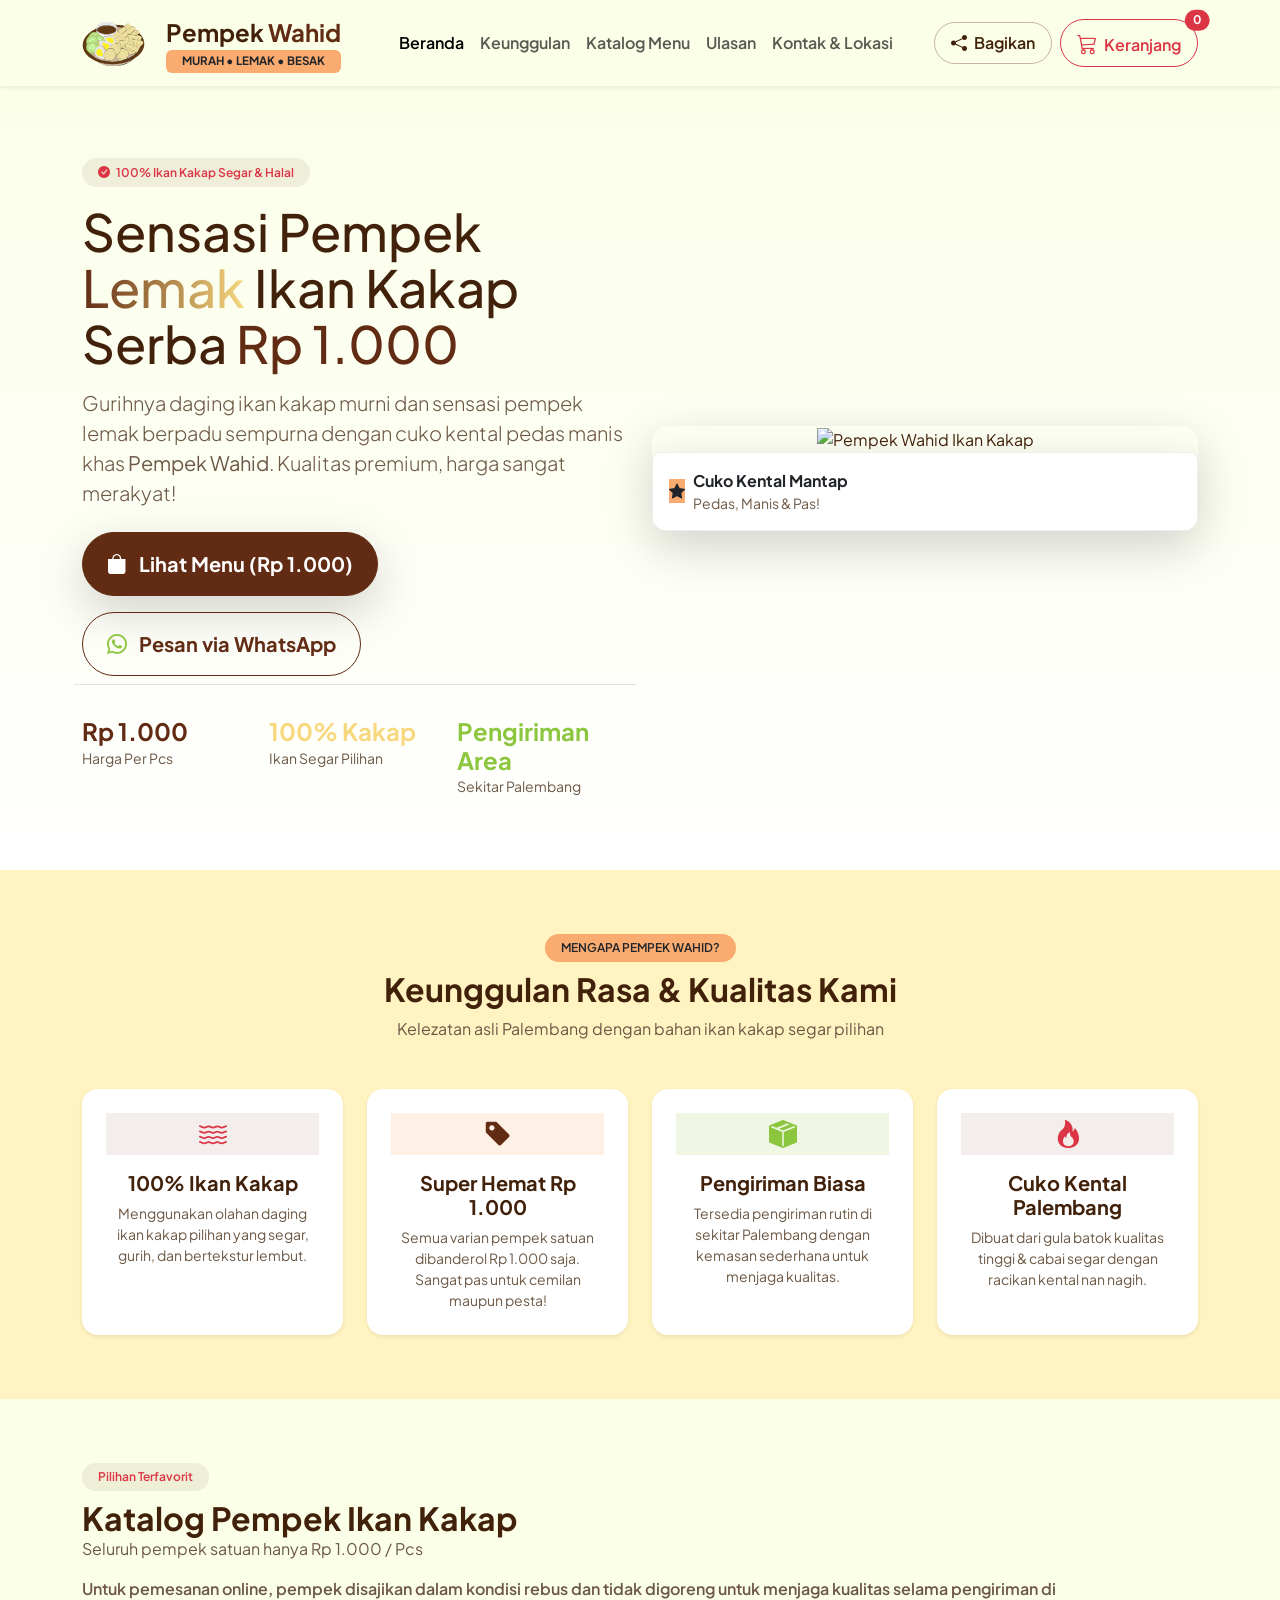
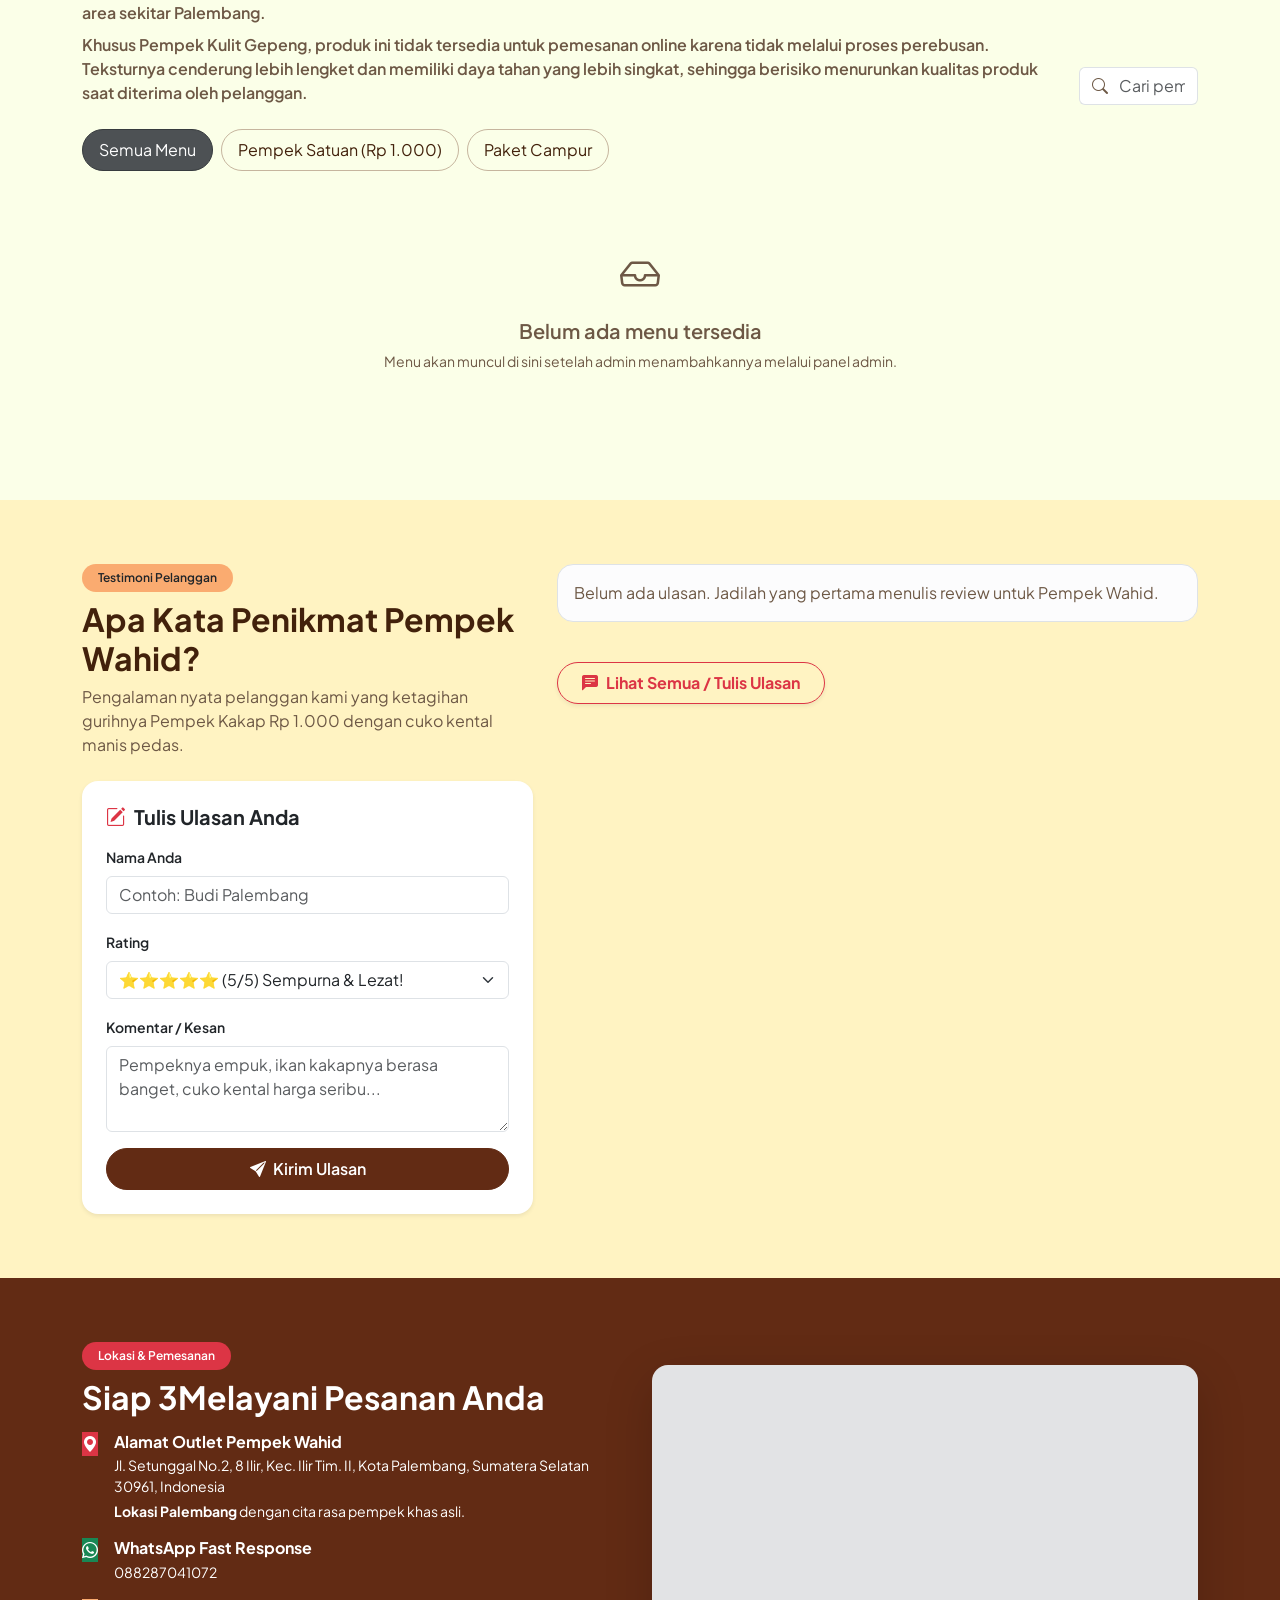
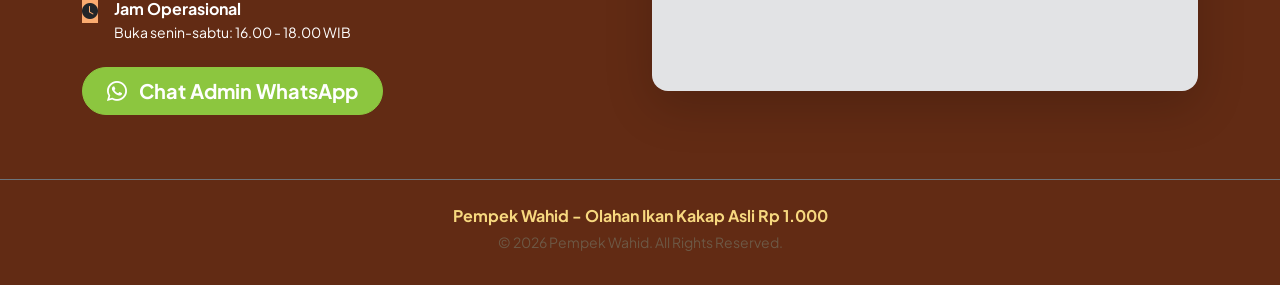
==== commit 4ee81ab1: "menghapus foto pada review" ====
--- a/index.html
+++ b/index.html
@@ -254,11 +254,6 @@
                                 <label class="form-label small fw-semibold">Komentar / Kesan</label>
                                 <textarea id="reviewerComment" class="form-control" rows="3" placeholder="Pempeknya empuk, ikan kakapnya berasa banget, cuko kental harga seribu..." required></textarea>
                             </div>
-                            <!-- v1.1: Upload foto ulasan (opsional) -->
-                            <div class="mb-3">
-                                <label class="form-label small fw-semibold">Foto Ulasan <span class="text-muted fw-normal">(opsional)</span></label>
-                                <input type="file" id="reviewPhotoFile" class="form-control form-control-sm" accept="image/*">
-                            </div>
                             <button type="submit" class="btn btn-danger-custom w-100 rounded-pill py-2 fw-semibold">
                                 <i class="bi bi-send-fill me-1"></i> Kirim Ulasan
                             </button>
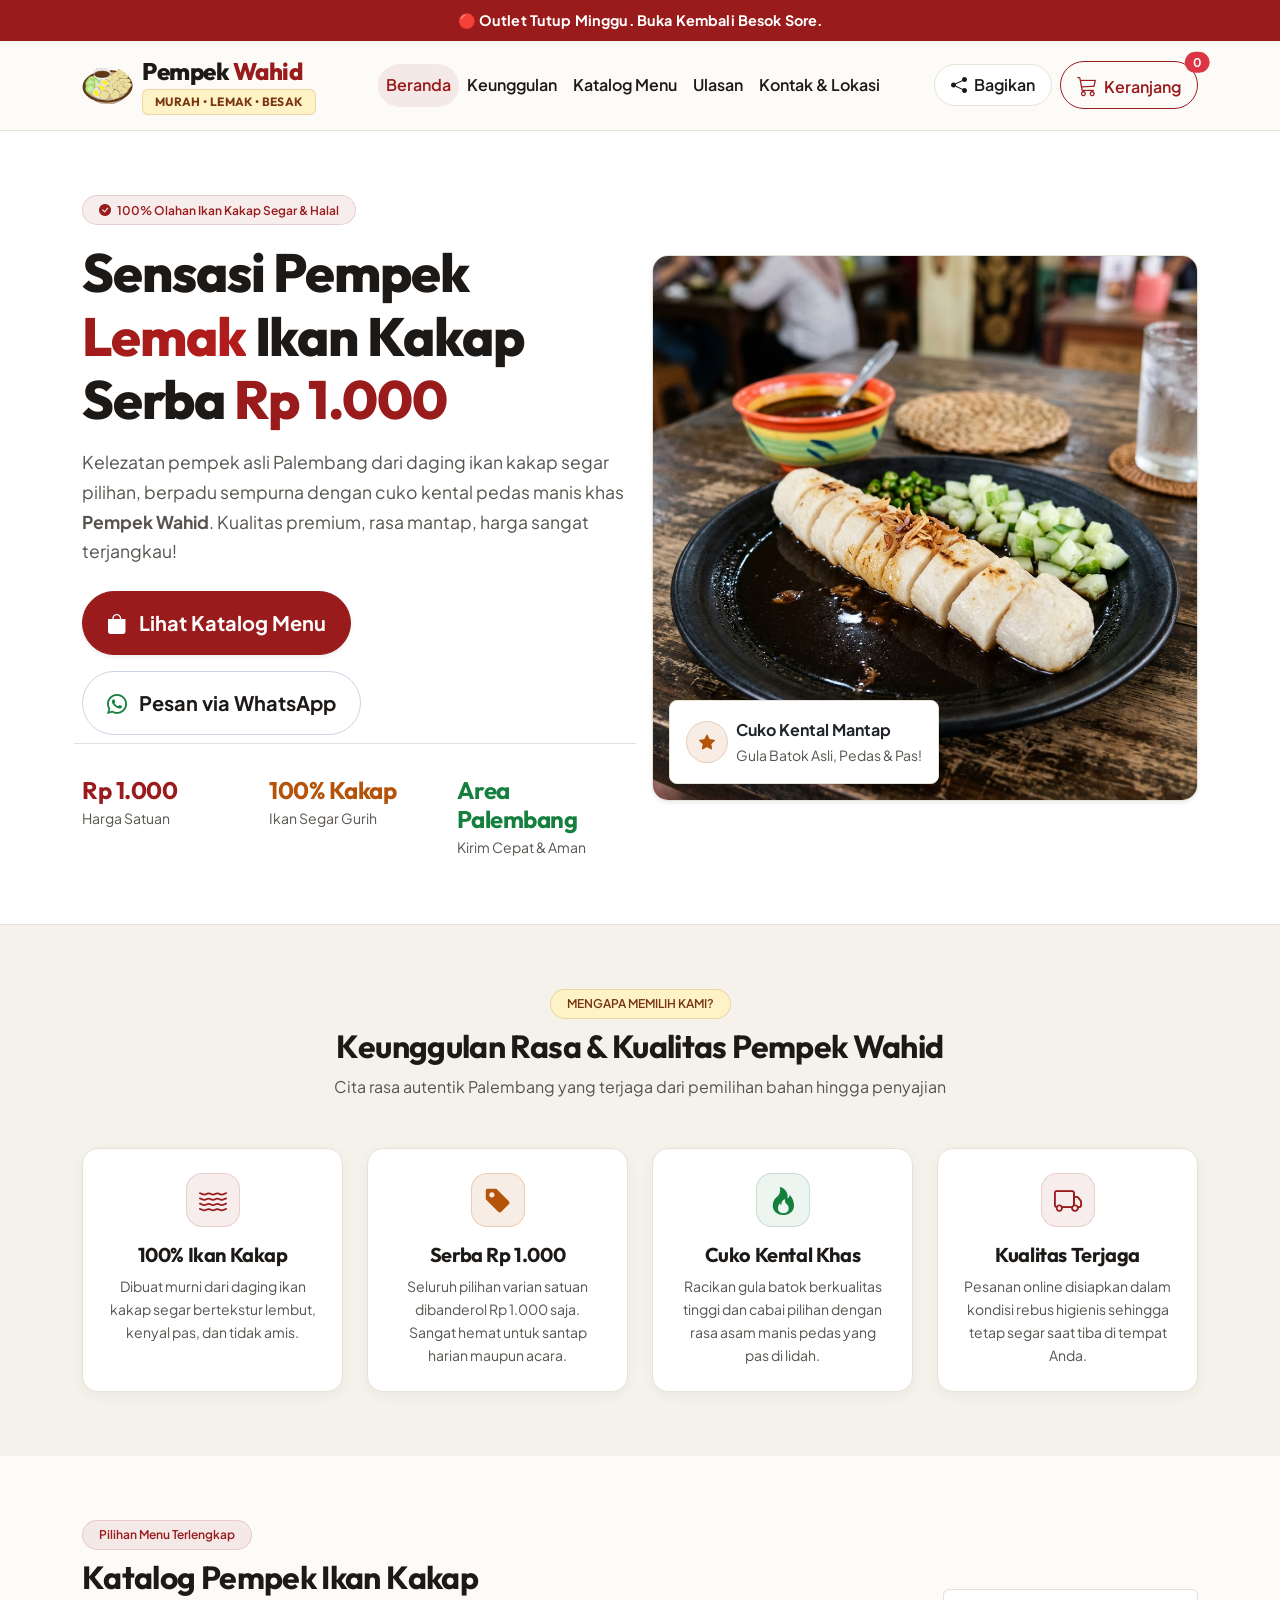
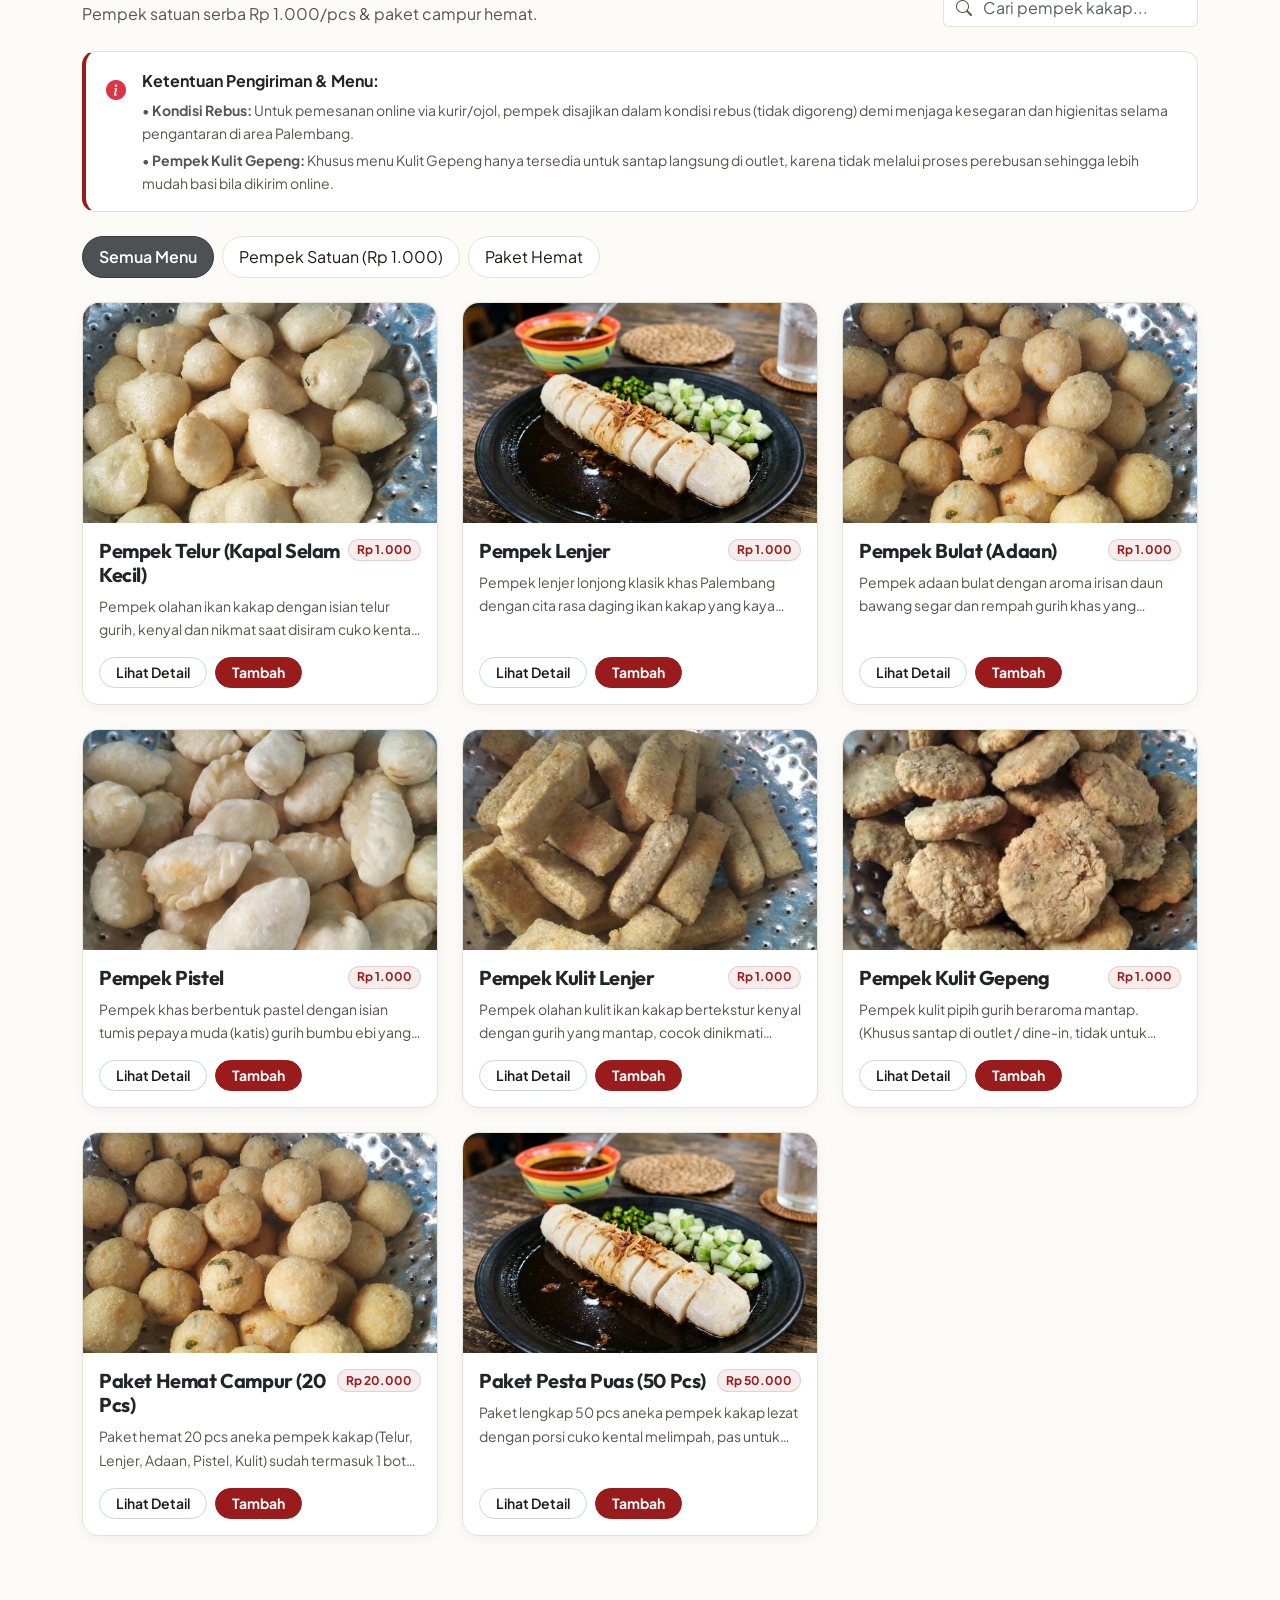
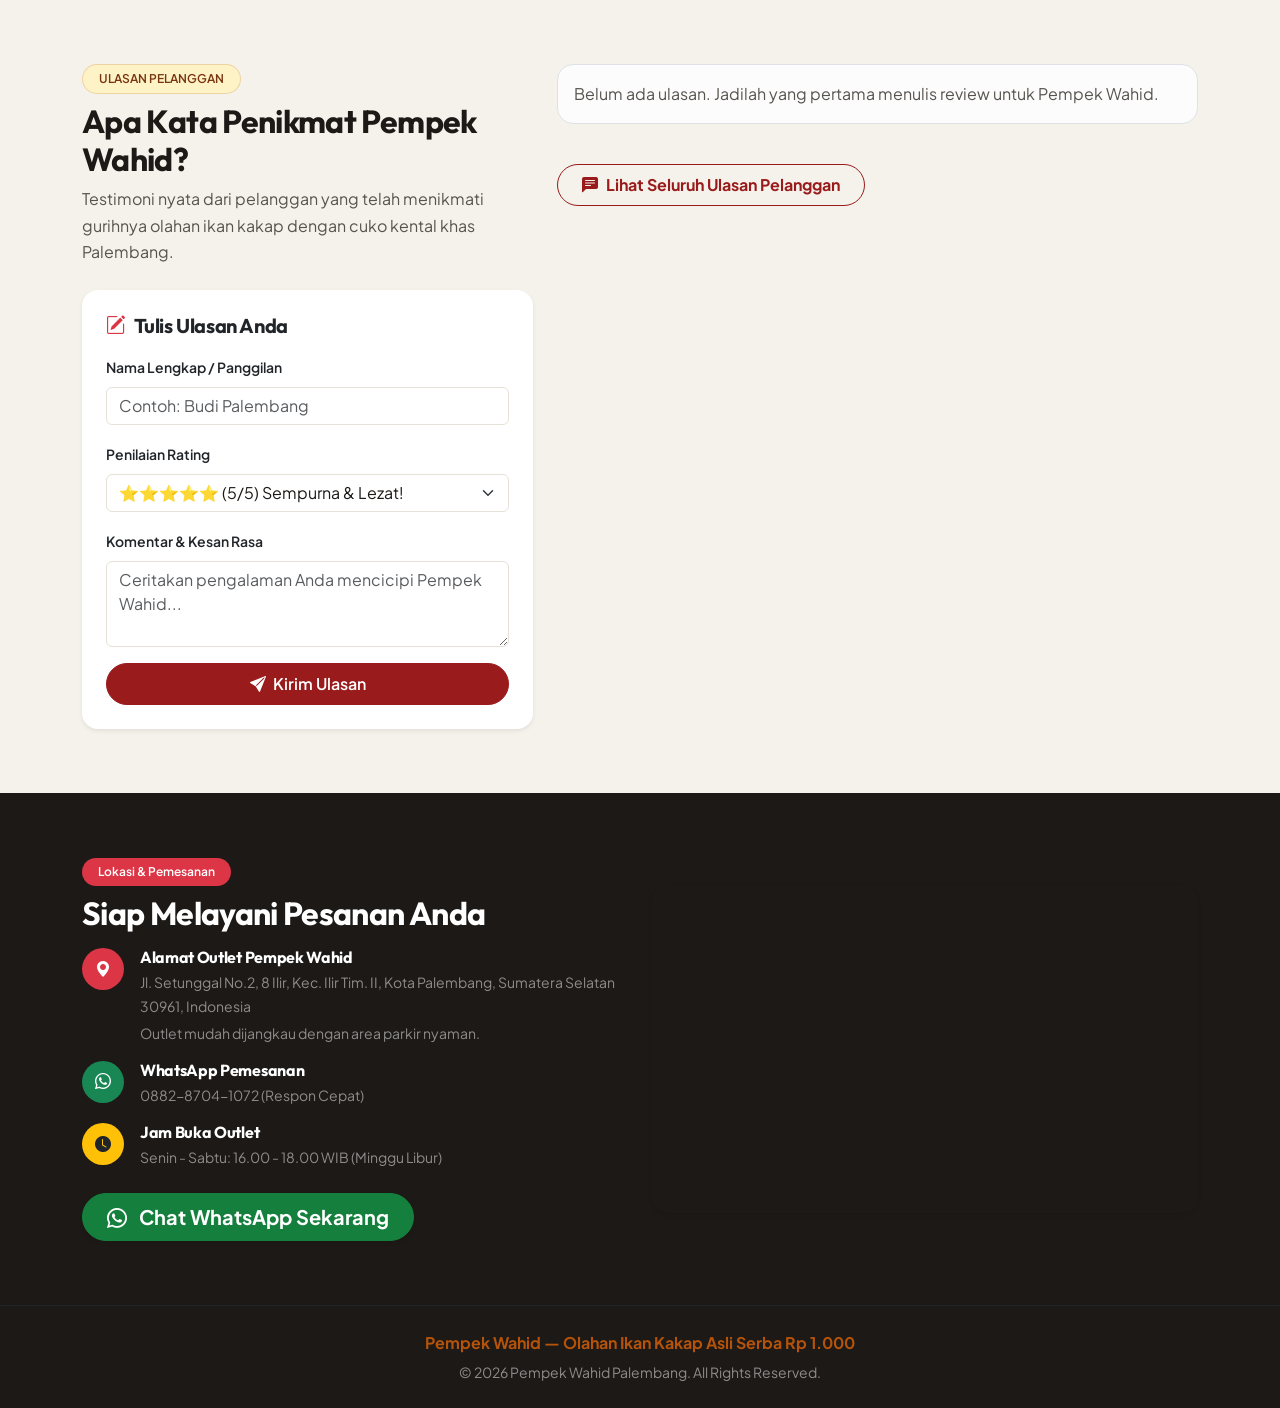
==== commit b9693307: "fix: prevent header‑banner overlap and tidy navigation styling Added a dedicated .site-header style " ====
--- a/index.html
+++ b/index.html
@@ -3,13 +3,24 @@
 <head>
     <meta charset="UTF-8">
     <meta name="viewport" content="width=device-width, initial-scale=1.0">
-    <meta name="description" content="Pempek Wahid - Pempek Asli Palembang yang murah, lemak, dan besak. Nikmati pempek dengan harga mulai dari Rp 1.000/pcs">
-    <title>Pempek Wahid</title>
+    <meta name="description" content="Pempek Wahid Palembang - Olahan 100% daging ikan kakap segar serba Rp 1.000/pcs. Dilengkapi cuko kental khas Palembang asli, gurih, lemak, dan mantap. Pesan mudah via WhatsApp!">
+    <meta name="keywords" content="pempek wahid, pempek palembang, pempek ikan kakap, pempek murah palembang, pempek seribu, pempek pistel, cuko kental">
+    <meta name="author" content="Pempek Wahid">
+    
+    <!-- Open Graph / Facebook -->
+    <meta property="og:type" content="website">
+    <meta property="og:url" content="https://pempek-wahid.web.app/">
+    <meta property="og:title" content="Pempek Wahid - Ikan Kakap Asli Rp 1.000 Palembang">
+    <meta property="og:description" content="Nikmati sensasi pempek olahan 100% ikan kakap asli serba Rp 1.000/pcs dengan cuko kental pedas manis mantap khas Palembang.">
+    <meta property="og:image" content="images/pempek_lenjer_putih.jpg">
+
+    <title>Pempek Wahid - Ikan Kakap Asli Serba Rp 1.000 Palembang</title>
     <link rel="icon" type="image/svg+xml" href="images/logo.svg">
-    <!-- Google Fonts: Plus Jakarta Sans -->
+
+    <!-- Google Fonts: Outfit (Headings) & Plus Jakarta Sans (Body) -->
     <link rel="preconnect" href="https://fonts.googleapis.com">
     <link rel="preconnect" href="https://fonts.gstatic.com" crossorigin>
-    <link href="https://fonts.googleapis.com/css2?family=Plus+Jakarta+Sans:wght@400;500;600;700;800&display=swap" rel="stylesheet">
+    <link href="https://fonts.googleapis.com/css2?family=Outfit:wght@600;700;800&family=Plus+Jakarta+Sans:wght@400;500;600;700;800&display=swap" rel="stylesheet">
 
     <!-- Bootstrap 5.3 CSS -->
     <link href="https://cdn.jsdelivr.net/npm/bootstrap@5.3.2/dist/css/bootstrap.min.css" rel="stylesheet">
@@ -25,29 +36,36 @@
     window.dataLayer = window.dataLayer || [];
     function gtag(){dataLayer.push(arguments);}
     gtag('js', new Date());
-
     gtag('config', 'G-Q04TMMKB68');
-</script>
+    </script>
 </head>
 <body>
 
+    <!-- Operational Status Banner (Sticky, Top) -->
+    <div id="store-status-banner" class="store-banner alert alert-info mb-0" role="alert" aria-live="polite" aria-atomic="true">
+        <div class="banner-content">
+            <span id="banner-message" class="banner-text">Memuat status operasional outlet...</span>
+            <small id="banner-warning" class="banner-warning d-none"></small>
+        </div>
+    </div>
+
     <!-- Navigation -->
-    <nav class="navbar navbar-expand-lg sticky-top shadow-sm custom-navbar">
+    <nav class="navbar navbar-expand-lg sticky-top custom-navbar">
         <div class="container">
-            <a class="navbar-brand d-flex align-items-center gap-2" href="#">
-                <img src="images/icon.svg" alt="Logo Pempek Wahid" class="brand-logo">
+            <a class="navbar-brand d-flex align-items-center gap-2" href="#" aria-label="Pempek Wahid Halaman Utama">
+                <img src="images/icon.svg" alt="Logo Pempek Wahid" class="brand-logo" width="52" height="52">
                 <div>
-                    <span class="fw-bold fs-4 brand-title">Pempek <span class="text-danger-custom">Wahid</span></span>
-                    <span class="d-block badge bg-warning text-dark text-uppercase font-xs">Murah • Lemak • Besak</span>
+                    <span class="fs-4 brand-title">Pempek <span class="text-danger-custom">Wahid</span></span>
+                    <span class="d-block badge bg-warning text-uppercase font-xs">Murah • Lemak • Besak</span>
                 </div>
             </a>
             
-            <button class="navbar-toggler border-0" type="button" data-bs-toggle="collapse" data-bs-target="#navbarNav">
+            <button class="navbar-toggler border-0" type="button" data-bs-toggle="collapse" data-bs-target="#navbarNav" aria-controls="navbarNav" aria-expanded="false" aria-label="Toggle navigasi">
                 <span class="navbar-toggler-icon"></span>
             </button>
 
             <div class="collapse navbar-collapse" id="navbarNav">
-                <ul class="navbar-nav mx-auto text-center py-2 py-lg-0 fw-semibold">
+                <ul class="navbar-nav mx-auto text-center py-2 py-lg-0">
                     <li class="nav-item"><a class="nav-link active" href="#beranda">Beranda</a></li>
                     <li class="nav-item"><a class="nav-link" href="#keunggulan">Keunggulan</a></li>
                     <li class="nav-item"><a class="nav-link" href="#menu">Katalog Menu</a></li>
@@ -56,12 +74,11 @@
                 </ul>
 
                 <div class="d-flex justify-content-center align-items-center gap-2">
-                    <!-- v1.1: Tombol Bagikan Website -->
-                    <button id="shareWebsiteBtn" class="btn btn-outline-secondary rounded-pill px-3 py-2 fw-semibold" title="Bagikan Menu / Website">
-                        <i class="bi bi-share-fill me-1"></i> Bagikan
+                    <button id="shareWebsiteBtn" class="btn btn-outline-secondary rounded-pill px-3 py-2 fw-semibold" title="Bagikan Menu / Website" aria-label="Bagikan website Pempek Wahid">
+                        <i class="bi bi-share-fill me-1" aria-hidden="true"></i> Bagikan
                     </button>
-                    <button class="btn btn-outline-danger position-relative rounded-pill px-3 py-2 fw-semibold" data-bs-toggle="offcanvas" data-bs-target="#cartOffcanvas">
-                        <i class="bi bi-cart3 fs-5 me-1"></i> Keranjang
+                    <button class="btn btn-outline-danger position-relative rounded-pill px-3 py-2 fw-semibold" data-bs-toggle="offcanvas" data-bs-target="#cartOffcanvas" aria-label="Buka keranjang belanja">
+                        <i class="bi bi-cart3 fs-5 me-1" aria-hidden="true"></i> Keranjang
                         <span id="cartCountBadge" class="position-absolute top-0 start-100 translate-middle badge rounded-pill bg-danger">
                             0
                         </span>
@@ -71,57 +88,60 @@
         </div>
     </nav>
 
-    <!-- Hero Section -->
-    <section id="beranda" class="hero-section position-relative py-5 overflow-hidden">
-        <div class="container py-lg-4">
-            <div class="row align-items-center gy-4">
-                <div class="col-lg-6">
-                    <div class="badge bg-danger-subtle text-danger px-3 py-2 rounded-pill fw-semibold mb-3">
-                        <i class="bi bi-check-circle-fill me-1"></i> 100% Ikan Kakap Segar & Halal
-                    </div>
-                    <h1 class="hero-title fw-extrabold mb-3">
-                        Sensasi Pempek <span class="text-gradient">Lemak</span> Ikan Kakap Serba <span class="text-danger-custom">Rp 1.000</span>
-                    </h1>
-                    <p class="hero-desc lead text-muted mb-4">
-                        Gurihnya daging ikan kakap murni dan sensasi pempek lemak berpadu sempurna dengan cuko kental pedas manis khas <strong>Pempek Wahid</strong>. Kualitas premium, harga sangat merakyat!
-                    </p>
-
-                    <div class="d-flex flex-wrap gap-3 mb-4">
-                        <a href="#menu" class="btn btn-danger-custom btn-lg rounded-pill px-4 py-3 shadow-lg fw-bold">
-                            <i class="bi bi-bag-fill me-2"></i> Lihat Menu (Rp 1.000)
-                        </a>
-                        <button class="btn btn-outline-dark btn-lg rounded-pill px-4 py-3 fw-bold" data-bs-toggle="offcanvas" data-bs-target="#cartOffcanvas">
-                            <i class="bi bi-whatsapp me-2 text-success"></i> Pesan via WhatsApp
-                        </button>
-                    </div>
-
-                    <!-- Badges Row -->
-                    <div class="row g-3 pt-3 border-top">
-                        <div class="col-4 text-center text-sm-start">
-                            <h4 class="fw-bold mb-0 text-danger-custom">Rp 1.000</h4>
-                            <span class="text-muted small">Harga Per Pcs</span>
-                        </div>
-                        <div class="col-4 text-center text-sm-start">
-                            <h4 class="fw-bold mb-0 text-amber">100% Kakap</h4>
-                            <span class="text-muted small">Ikan Segar Pilihan</span>
-                        </div>
-                        <div class="col-4 text-center text-sm-start">
-                            <h4 class="fw-bold mb-0 text-success">Pengiriman Area</h4>
-                            <span class="text-muted small">Sekitar Palembang</span>
-                        </div>
-                    </div>
-                </div>
-
-                <div class="col-lg-6 text-center">
-                    <div class="hero-image-wrapper position-relative mx-auto">
-                        <div class="hero-image-card shadow-lg rounded-4 overflow-hidden position-relative">
-                            <img src="https://images.unsplash.com/photo-1541544741938-0af808871cc0?auto=format&fit=crop&w=800&q=80" alt="Pempek Wahid Ikan Kakap" class="img-fluid hero-img">
-                            <div class="hero-floating-badge bg-white shadow-lg p-3 rounded-3 text-start">
-                                <div class="d-flex align-items-center gap-2">
-                                    <div class="icon-circle bg-warning text-dark"><i class="bi bi-star-fill"></i></div>
-                                    <div>
-                                        <div class="fw-bold text-dark mb-0">Cuko Kental Mantap</div>
-                                        <div class="small text-muted">Pedas, Manis & Pas!</div>
+    <!-- Main Content -->
+    <main id="main-content">
+        <!-- Hero Section -->
+        <section id="beranda" class="hero-section position-relative py-5 overflow-hidden">
+            <div class="container py-lg-3">
+                <div class="row align-items-center gy-4">
+                    <div class="col-lg-6">
+                        <div class="badge bg-danger-subtle text-danger px-3 py-2 rounded-pill fw-semibold mb-3">
+                            <i class="bi bi-check-circle-fill me-1" aria-hidden="true"></i> 100% Olahan Ikan Kakap Segar & Halal
+                        </div>
+                        <h1 class="hero-title mb-3">
+                            Sensasi Pempek <span class="text-gradient">Lemak</span> Ikan Kakap Serba <span class="text-danger-custom">Rp 1.000</span>
+                        </h1>
+                        <p class="hero-desc mb-4">
+                            Kelezatan pempek asli Palembang dari daging ikan kakap segar pilihan, berpadu sempurna dengan cuko kental pedas manis khas <strong>Pempek Wahid</strong>. Kualitas premium, rasa mantap, harga sangat terjangkau!
+                        </p>
+
+                        <div class="d-flex flex-wrap gap-3 mb-4">
+                            <a href="#menu" class="btn btn-danger-custom btn-lg rounded-pill px-4 py-3 shadow-sm fw-bold">
+                                <i class="bi bi-bag-fill me-2" aria-hidden="true"></i> Lihat Katalog Menu
+                            </a>
+                            <button class="btn btn-outline-dark btn-lg rounded-pill px-4 py-3 fw-bold" data-bs-toggle="offcanvas" data-bs-target="#cartOffcanvas" aria-label="Pesan via WhatsApp">
+                                <i class="bi bi-whatsapp me-2 text-success" aria-hidden="true"></i> Pesan via WhatsApp
+                            </button>
+                        </div>
+
+                        <!-- Badges Row -->
+                        <div class="row g-3 pt-3 border-top">
+                            <div class="col-4 text-center text-sm-start">
+                                <h3 class="h4 fw-bold mb-0 text-danger-custom">Rp 1.000</h3>
+                                <span class="text-muted small">Harga Satuan</span>
+                            </div>
+                            <div class="col-4 text-center text-sm-start">
+                                <h3 class="h4 fw-bold mb-0 text-amber">100% Kakap</h3>
+                                <span class="text-muted small">Ikan Segar Gurih</span>
+                            </div>
+                            <div class="col-4 text-center text-sm-start">
+                                <h3 class="h4 fw-bold mb-0 text-success">Area Palembang</h3>
+                                <span class="text-muted small">Kirim Cepat & Aman</span>
+                            </div>
+                        </div>
+                    </div>
+
+                    <div class="col-lg-6 text-center">
+                        <div class="hero-image-wrapper position-relative mx-auto">
+                            <div class="hero-image-card rounded-4 overflow-hidden position-relative shadow-sm">
+                                <img src="images/pempek_lenjer_putih.jpg" alt="Pempek Wahid Ikan Kakap Asli Palembang" class="img-fluid hero-img" width="800" height="533" fetchpriority="high">
+                                <div class="hero-floating-badge bg-white p-3 rounded-3 text-start position-absolute bottom-0 start-0 m-3 shadow-sm">
+                                    <div class="d-flex align-items-center gap-2">
+                                        <div class="icon-circle bg-warning-subtle text-warning-emphasis"><i class="bi bi-star-fill" aria-hidden="true"></i></div>
+                                        <div>
+                                            <div class="fw-bold text-dark mb-0">Cuko Kental Mantap</div>
+                                            <div class="small text-muted">Gula Batok Asli, Pedas & Pas!</div>
+                                        </div>
                                     </div>
                                 </div>
                             </div>
@@ -129,215 +149,222 @@
                     </div>
                 </div>
             </div>
-        </div>
-    </section>
-
-    <!-- Feature / Keunggulan Section -->
-    <section id="keunggulan" class="py-5 bg-light-custom">
-        <div class="container py-3">
-            <div class="text-center mb-5">
-                <span class="badge bg-warning text-dark px-3 py-2 rounded-pill fw-semibold text-uppercase">Mengapa Pempek Wahid?</span>
-                <h2 class="fw-bold mt-2">Keunggulan Rasa & Kualitas Kami</h2>
-                <p class="text-muted">Kelezatan asli Palembang dengan bahan ikan kakap segar pilihan</p>
-            </div>
-
-            <div class="row g-4">
-                <div class="col-md-6 col-lg-3">
-                    <div class="feature-card p-4 rounded-4 bg-white shadow-sm text-center h-100">
-                        <div class="feature-icon mb-3 bg-danger-subtle text-danger mx-auto">
-                            <i class="bi bi-water fs-3"></i>
-                        </div>
-                        <h5 class="fw-bold">100% Ikan Kakap</h5>
-                        <p class="text-muted small mb-0">Menggunakan olahan daging ikan kakap pilihan yang segar, gurih, dan bertekstur lembut.</p>
-                    </div>
-                </div>
-                <div class="col-md-6 col-lg-3">
-                    <div class="feature-card p-4 rounded-4 bg-white shadow-sm text-center h-100">
-                        <div class="feature-icon mb-3 bg-warning-subtle text-warning-emphasis mx-auto">
-                            <i class="bi bi-tag-fill fs-3"></i>
-                        </div>
-                        <h5 class="fw-bold">Super Hemat Rp 1.000</h5>
-                        <p class="text-muted small mb-0">Semua varian pempek satuan dibanderol Rp 1.000 saja. Sangat pas untuk cemilan maupun pesta!</p>
-                    </div>
-                </div>
-                <div class="col-md-6 col-lg-3">
-                    <div class="feature-card p-4 rounded-4 bg-white shadow-sm text-center h-100">
-                        <div class="feature-icon mb-3 bg-success-subtle text-success mx-auto">
-                            <i class="bi bi-box-seam-fill fs-3"></i>
-                        </div>
-                        <h5 class="fw-bold">Pengiriman Biasa</h5>
-                        <p class="text-muted small mb-0">Tersedia pengiriman rutin di sekitar Palembang dengan kemasan sederhana untuk menjaga kualitas.</p>
-                    </div>
-                </div>
-                <div class="col-md-6 col-lg-3">
-                    <div class="feature-card p-4 rounded-4 bg-white shadow-sm text-center h-100">
-                        <div class="feature-icon mb-3 bg-danger-subtle text-danger mx-auto">
-                            <i class="bi bi-fire fs-3"></i>
-                        </div>
-                        <h5 class="fw-bold">Cuko Kental Palembang</h5>
-                        <p class="text-muted small mb-0">Dibuat dari gula batok kualitas tinggi & cabai segar dengan racikan kental nan nagih.</p>
-                    </div>
-                </div>
-            </div>
-        </div>
-    </section>
-
-    <!-- Menu Catalog Section -->
-    <section id="menu" class="py-5">
-        <div class="container py-3">
-            <div class="d-flex flex-column flex-md-row justify-content-between align-items-md-end mb-4 gap-3">
-                <div>
-                    <span class="badge bg-danger-subtle text-danger px-3 py-2 rounded-pill fw-semibold">Pilihan Terfavorit</span>
-                    <h2 class="fw-bold mt-2 mb-0">Katalog Pempek Ikan Kakap</h2>
-                    <p class="text-muted mb-0">Seluruh pempek satuan hanya Rp 1.000 / Pcs</p>
-                    <p class="text-muted mb-0 mt-3 fw-semibold fs-6">
-                        Untuk pemesanan online, pempek disajikan dalam kondisi rebus dan tidak digoreng untuk menjaga kualitas selama pengiriman di area sekitar Palembang.
-                    </p>
-                    <p class="text-muted mb-0 mt-2 fw-semibold fs-6">
-                        Khusus Pempek Kulit Gepeng, produk ini tidak tersedia untuk pemesanan online karena tidak melalui proses perebusan. Teksturnya cenderung lebih lengket dan memiliki daya tahan yang lebih singkat, sehingga berisiko menurunkan kualitas produk saat diterima oleh pelanggan.
-                    </p>
-                </div>
-
-                <!-- Search Input -->
-                <div class="d-flex flex-wrap align-items-center gap-2">
-                    <div class="input-group search-box">
-                        <span class="input-group-text bg-white border-end-0"><i class="bi bi-search text-muted"></i></span>
-                        <input type="text" id="searchInput" class="form-control border-start-0 ps-0" placeholder="Cari pempek kakap...">
-                    </div>
-                </div>
-            </div>
-
-            <!-- Filter Categories -->
-            <div class="d-flex flex-wrap gap-2 mb-4" id="categoryFilters">
-                <button class="btn btn-dark rounded-pill px-3 py-2 filter-btn active" data-category="all">Semua Menu</button>
-                <button class="btn btn-outline-secondary rounded-pill px-3 py-2 filter-btn" data-category="satuan">Pempek Satuan (Rp 1.000)</button>
-                <button class="btn btn-outline-secondary rounded-pill px-3 py-2 filter-btn" data-category="paket">Paket Campur</button>
-            </div>
-
-            <!-- Product Grid -->
-            <div class="row g-4" id="productGrid">
-                <!-- Javascript will inject product items here -->
-            </div>
-        </div>
-    </section>
-
-    <!-- Customer Reviews Section -->
-    <section id="ulasan" class="py-5 bg-light-custom">
-        <div class="container py-3">
-            <div class="row gy-4">
-                <div class="col-lg-5">
-                    <span class="badge bg-warning text-dark px-3 py-2 rounded-pill fw-semibold">Testimoni Pelanggan</span>
-                    <h2 class="fw-bold mt-2">Apa Kata Penikmat Pempek Wahid?</h2>
-                    <p class="text-muted">Pengalaman nyata pelanggan kami yang ketagihan gurihnya Pempek Kakap Rp 1.000 dengan cuko kental manis pedas.</p>
-
-                    <!-- Add Review Form -->
-                    <div class="card border-0 shadow-sm rounded-4 p-4 mt-4 bg-white">
-                        <h5 class="fw-bold mb-3"><i class="bi bi-pencil-square me-2 text-danger"></i>Tulis Ulasan Anda</h5>
-                        <form id="addReviewForm">
-                            <!-- v1.1: Anti-spam honeypot — field ini disembunyikan dari pengguna biasa, bot akan mengisinya -->
-                            <input type="text" name="website_url" id="hp_website_url" tabindex="-1" autocomplete="off" aria-hidden="true" style="display:none !important;position:absolute;left:-9999px;">
-                            <div class="mb-3">
-                                <label class="form-label small fw-semibold">Nama Anda</label>
-                                <input type="text" id="reviewerName" class="form-control" placeholder="Contoh: Budi Palembang" required>
-                            </div>
-                            <div class="mb-3">
-                                <label class="form-label small fw-semibold">Rating</label>
-                                <select id="reviewerRating" class="form-select">
-                                    <option value="5">⭐⭐⭐⭐⭐ (5/5) Sempurna & Lezat!</option>
-                                    <option value="4">⭐⭐⭐⭐ (4/5) Enak Banget</option>
-                                    <option value="3">⭐⭐⭐ (3/5) Cukup Baik</option>
-                                    <option value="2">⭐⭐ (2/5) Perlu Ditingkatkan</option>
-                                    <option value="1">⭐ (1/5) Kurang Puas</option>
-                                </select>
-                            </div>
-                            <div class="mb-3">
-                                <label class="form-label small fw-semibold">Komentar / Kesan</label>
-                                <textarea id="reviewerComment" class="form-control" rows="3" placeholder="Pempeknya empuk, ikan kakapnya berasa banget, cuko kental harga seribu..." required></textarea>
-                            </div>
-                            <button type="submit" class="btn btn-danger-custom w-100 rounded-pill py-2 fw-semibold">
-                                <i class="bi bi-send-fill me-1"></i> Kirim Ulasan
-                            </button>
-                        </form>
-                    </div>
-                </div>
-
-                <div class="col-lg-7 d-flex flex-column">
-                    <div class="row g-3" id="reviewsContainer">
-                        <!-- Reviews dynamically populated -->
-                    </div>
-                    <div class="mt-4 text-center text-lg-start">
-                        <a href="reviews.html" class="btn btn-outline-danger rounded-pill px-4 py-2 fw-bold shadow-sm">
-                            <i class="bi bi-chat-left-text-fill me-2"></i>Lihat Semua / Tulis Ulasan
+        </section>
+
+        <!-- Feature / Keunggulan Section -->
+        <section id="keunggulan" class="py-5 bg-light-custom">
+            <div class="container py-3">
+                <div class="text-center mb-5">
+                    <span class="badge bg-warning text-uppercase px-3 py-2 rounded-pill fw-semibold">Mengapa Memilih Kami?</span>
+                    <h2 class="fw-bold mt-2">Keunggulan Rasa & Kualitas Pempek Wahid</h2>
+                    <p class="text-muted">Cita rasa autentik Palembang yang terjaga dari pemilihan bahan hingga penyajian</p>
+                </div>
+
+                <div class="row g-4">
+                    <div class="col-md-6 col-lg-3">
+                        <div class="feature-card p-4 rounded-4 text-center h-100">
+                            <div class="feature-icon mb-3 bg-danger-subtle text-danger mx-auto">
+                                <i class="bi bi-water fs-3" aria-hidden="true"></i>
+                            </div>
+                            <h3 class="h5 fw-bold">100% Ikan Kakap</h3>
+                            <p class="text-muted small mb-0">Dibuat murni dari daging ikan kakap segar bertekstur lembut, kenyal pas, dan tidak amis.</p>
+                        </div>
+                    </div>
+                    <div class="col-md-6 col-lg-3">
+                        <div class="feature-card p-4 rounded-4 text-center h-100">
+                            <div class="feature-icon mb-3 bg-warning-subtle text-warning-emphasis mx-auto">
+                                <i class="bi bi-tag-fill fs-3" aria-hidden="true"></i>
+                            </div>
+                            <h3 class="h5 fw-bold">Serba Rp 1.000</h3>
+                            <p class="text-muted small mb-0">Seluruh pilihan varian satuan dibanderol Rp 1.000 saja. Sangat hemat untuk santap harian maupun acara.</p>
+                        </div>
+                    </div>
+                    <div class="col-md-6 col-lg-3">
+                        <div class="feature-card p-4 rounded-4 text-center h-100">
+                            <div class="feature-icon mb-3 bg-success-subtle text-success mx-auto">
+                                <i class="bi bi-fire fs-3" aria-hidden="true"></i>
+                            </div>
+                            <h3 class="h5 fw-bold">Cuko Kental Khas</h3>
+                            <p class="text-muted small mb-0">Racikan gula batok berkualitas tinggi dan cabai pilihan dengan rasa asam manis pedas yang pas di lidah.</p>
+                        </div>
+                    </div>
+                    <div class="col-md-6 col-lg-3">
+                        <div class="feature-card p-4 rounded-4 text-center h-100">
+                            <div class="feature-icon mb-3 bg-danger-subtle text-danger mx-auto">
+                                <i class="bi bi-truck fs-3" aria-hidden="true"></i>
+                            </div>
+                            <h3 class="h5 fw-bold">Kualitas Terjaga</h3>
+                            <p class="text-muted small mb-0">Pesanan online disiapkan dalam kondisi rebus higienis sehingga tetap segar saat tiba di tempat Anda.</p>
+                        </div>
+                    </div>
+                </div>
+            </div>
+        </section>
+
+        <!-- Menu Catalog Section -->
+        <section id="menu" class="py-5">
+            <div class="container py-3">
+                <div class="d-flex flex-column flex-md-row justify-content-between align-items-md-end mb-4 gap-3">
+                    <div>
+                        <span class="badge bg-danger-subtle text-danger px-3 py-2 rounded-pill fw-semibold">Pilihan Menu Terlengkap</span>
+                        <h2 class="fw-bold mt-2 mb-1">Katalog Pempek Ikan Kakap</h2>
+                        <p class="text-muted mb-0">Pempek satuan serba Rp 1.000/pcs & paket campur hemat.</p>
+                    </div>
+
+                    <!-- Search Input -->
+                    <div class="d-flex flex-wrap align-items-center gap-2">
+                        <div class="input-group search-box">
+                            <span class="input-group-text bg-white border-end-0"><i class="bi bi-search text-muted" aria-hidden="true"></i></span>
+                            <input type="text" id="searchInput" class="form-control border-start-0 ps-0" placeholder="Cari pempek kakap..." aria-label="Cari menu pempek kakap">
+                        </div>
+                    </div>
+                </div>
+
+                <!-- Notice Information Box -->
+                <div class="notice-box mb-4">
+                    <div class="d-flex align-items-start gap-3">
+                        <i class="bi bi-info-circle-fill text-danger fs-5 flex-shrink-0 mt-1" aria-hidden="true"></i>
+                        <div>
+                            <div class="fw-bold text-dark mb-1">Ketentuan Pengiriman & Menu:</div>
+                            <p class="small text-muted mb-1">
+                                • <strong>Kondisi Rebus:</strong> Untuk pemesanan online via kurir/ojol, pempek disajikan dalam kondisi rebus (tidak digoreng) demi menjaga kesegaran dan higienitas selama pengantaran di area Palembang.
+                            </p>
+                            <p class="small text-muted mb-0">
+                                • <strong>Pempek Kulit Gepeng:</strong> Khusus menu Kulit Gepeng hanya tersedia untuk santap langsung di outlet, karena tidak melalui proses perebusan sehingga lebih mudah basi bila dikirim online.
+                            </p>
+                        </div>
+                    </div>
+                </div>
+
+                <!-- Filter Categories -->
+                <div class="d-flex flex-wrap gap-2 mb-4" id="categoryFilters">
+                    <button class="btn btn-dark rounded-pill px-3 py-2 filter-btn active" data-category="all" aria-label="Tampilkan semua menu">Semua Menu</button>
+                    <button class="btn btn-outline-secondary rounded-pill px-3 py-2 filter-btn" data-category="satuan" aria-label="Tampilkan pempek satuan Rp 1.000">Pempek Satuan (Rp 1.000)</button>
+                    <button class="btn btn-outline-secondary rounded-pill px-3 py-2 filter-btn" data-category="paket" aria-label="Tampilkan paket campur">Paket Hemat</button>
+                </div>
+
+                <!-- Product Grid -->
+                <div class="row g-4" id="productGrid">
+                    <!-- Javascript will inject product items here -->
+                </div>
+            </div>
+        </section>
+
+        <!-- Customer Reviews Section -->
+        <section id="ulasan" class="py-5 bg-light-custom">
+            <div class="container py-3">
+                <div class="row gy-4">
+                    <div class="col-lg-5">
+                        <span class="badge bg-warning text-uppercase px-3 py-2 rounded-pill fw-semibold">Ulasan Pelanggan</span>
+                        <h2 class="fw-bold mt-2">Apa Kata Penikmat Pempek Wahid?</h2>
+                        <p class="text-muted">Testimoni nyata dari pelanggan yang telah menikmati gurihnya olahan ikan kakap dengan cuko kental khas Palembang.</p>
+
+                        <!-- Add Review Form -->
+                        <div class="card border-0 rounded-4 p-4 mt-4 bg-white shadow-sm">
+                            <h3 class="h5 fw-bold mb-3"><i class="bi bi-pencil-square me-2 text-danger" aria-hidden="true"></i>Tulis Ulasan Anda</h3>
+                            <form id="addReviewForm">
+                                <input type="text" name="website_url" id="hp_website_url" tabindex="-1" autocomplete="off" aria-hidden="true" style="display:none !important;position:absolute;left:-9999px;">
+                                <div class="mb-3">
+                                    <label for="reviewerName" class="form-label small fw-semibold">Nama Lengkap / Panggilan</label>
+                                    <input type="text" id="reviewerName" class="form-control" placeholder="Contoh: Budi Palembang" required>
+                                </div>
+                                <div class="mb-3">
+                                    <label for="reviewerRating" class="form-label small fw-semibold">Penilaian Rating</label>
+                                    <select id="reviewerRating" class="form-select" aria-label="Pilih rating ulasan">
+                                        <option value="5">⭐⭐⭐⭐⭐ (5/5) Sempurna & Lezat!</option>
+                                        <option value="4">⭐⭐⭐⭐ (4/5) Enak Banget</option>
+                                        <option value="3">⭐⭐⭐ (3/5) Cukup Baik</option>
+                                        <option value="2">⭐⭐ (2/5) Perlu Ditingkatkan</option>
+                                        <option value="1">⭐ (1/5) Kurang Puas</option>
+                                    </select>
+                                </div>
+                                <div class="mb-3">
+                                    <label for="reviewerComment" class="form-label small fw-semibold">Komentar & Kesan Rasa</label>
+                                    <textarea id="reviewerComment" class="form-control" rows="3" placeholder="Ceritakan pengalaman Anda mencicipi Pempek Wahid..." required></textarea>
+                                </div>
+                                <button type="submit" class="btn btn-danger-custom w-100 rounded-pill py-2 fw-semibold" aria-label="Kirim Ulasan">
+                                    <i class="bi bi-send-fill me-1" aria-hidden="true"></i> Kirim Ulasan
+                                </button>
+                            </form>
+                        </div>
+                    </div>
+
+                    <div class="col-lg-7 d-flex flex-column">
+                        <div class="row g-3" id="reviewsContainer">
+                            <!-- Reviews dynamically populated -->
+                        </div>
+                        <div class="mt-4 text-center text-lg-start">
+                            <a href="reviews.html" class="btn btn-outline-danger rounded-pill px-4 py-2 fw-bold">
+                                <i class="bi bi-chat-left-text-fill me-2" aria-hidden="true"></i>Lihat Seluruh Ulasan Pelanggan
+                            </a>
+                        </div>
+                    </div>
+                </div>
+            </div>
+        </section>
+
+        <!-- Location & Contact Section -->
+        <section id="kontak" class="py-5 bg-dark-custom text-white">
+            <div class="container py-3">
+                <div class="row gy-4 align-items-center">
+                    <div class="col-lg-6">
+                        <span class="badge bg-danger px-3 py-2 rounded-pill fw-semibold mb-2">Lokasi & Pemesanan</span>
+                        <h2 class="fw-bold mb-3 text-white">Siap Melayani Pesanan Anda</h2>
+
+                        <div class="d-flex align-items-start gap-3 mb-3">
+                            <div class="icon-circle bg-danger text-white"><i class="bi bi-geo-alt-fill" aria-hidden="true"></i></div>
+                            <div>
+                                <h3 class="h6 fw-bold mb-1 text-white">Alamat Outlet Pempek Wahid</h3>
+                                <p class="text-white-50 small mb-0">Jl. Setunggal No.2, 8 Ilir, Kec. Ilir Tim. II, Kota Palembang, Sumatera Selatan 30961, Indonesia</p>
+                                <p class="text-white-50 small mb-0 mt-1">Outlet mudah dijangkau dengan area parkir nyaman.</p>
+                            </div>
+                        </div>
+
+                        <div class="d-flex align-items-start gap-3 mb-3">
+                            <div class="icon-circle bg-success text-white"><i class="bi bi-whatsapp" aria-hidden="true"></i></div>
+                            <div>
+                                <h3 class="h6 fw-bold mb-1 text-white">WhatsApp Pemesanan</h3>
+                                <p class="text-white-50 small mb-0">0882-8704-1072 (Respon Cepat)</p>
+                            </div>
+                        </div>
+
+                        <div class="d-flex align-items-start gap-3 mb-4">
+                            <div class="icon-circle bg-warning text-dark"><i class="bi bi-clock-fill" aria-hidden="true"></i></div>
+                            <div>
+                                <h3 class="h6 fw-bold mb-1 text-white">Jam Buka Outlet</h3>
+                                <p class="text-white-50 small mb-0">Senin - Sabtu: 16.00 - 18.00 WIB (Minggu Libur)</p>
+                            </div>
+                        </div>
+
+                        <a href="https://wa.me/6288287041072?text=Halo%20Pempek%20Wahid,%20saya%20mau%20pesan%20pempek%20ikan%20kakap" target="_blank" rel="noopener noreferrer" class="btn btn-success btn-lg rounded-pill px-4 fw-bold shadow-sm" aria-label="Chat Admin Pempek Wahid via WhatsApp">
+                            <i class="bi bi-whatsapp me-2" aria-hidden="true"></i> Chat WhatsApp Sekarang
                         </a>
                     </div>
-                </div>
-            </div>
-        </div>
-    </section>
-
-    <!-- Location & Contact Section -->
-    <section id="kontak" class="py-5 bg-dark-custom text-white">
-        <div class="container py-3">
-            <div class="row gy-4 align-items-center">
-                <div class="col-lg-6">
-                    <span class="badge bg-danger px-3 py-2 rounded-pill fw-semibold mb-2">Lokasi & Pemesanan</span>
-                    <h2 class="fw-bold mb-3">Siap 3Melayani Pesanan Anda</h2>
-
-                    <div class="d-flex align-items-start gap-3 mb-3">
-                        <div class="icon-circle bg-danger text-white"><i class="bi bi-geo-alt-fill"></i></div>
-                        <div>
-                            <h6 class="fw-bold mb-1">Alamat Outlet Pempek Wahid</h6>
-                            <p class="text-light-50 small mb-0">Jl. Setunggal No.2, 8 Ilir, Kec. Ilir Tim. II, Kota Palembang, Sumatera Selatan 30961, Indonesia</p>
-                            <p class="text-light-50 small mb-0 mt-1"><strong>Lokasi Palembang</strong> dengan cita rasa pempek khas asli.</p>
-                        </div>
-                    </div>
-
-                    <div class="d-flex align-items-start gap-3 mb-3">
-                        <div class="icon-circle bg-success text-white"><i class="bi bi-whatsapp"></i></div>
-                        <div>
-                            <h6 class="fw-bold mb-1">WhatsApp Fast Response</h6>
-                            <p class="text-light-50 small mb-0">088287041072</p>
-                        </div>
-                    </div>
-
-                    <div class="d-flex align-items-start gap-3 mb-4">
-                        <div class="icon-circle bg-warning text-dark"><i class="bi bi-clock-fill"></i></div>
-                        <div>
-                            <h6 class="fw-bold mb-1">Jam Operasional</h6>
-                            <p class="text-light-50 small mb-0">Buka senin-sabtu: 16.00 - 18.00 WIB</p>
-                        </div>
-                    </div>
-
-                    <a href="https://wa.me/6288287041072?text=Halo%20Pempek%20Wahid,%20saya%20mau%20tanya%20stok%20pempek%20ikan%20kakap" target="_blank" class="btn btn-success btn-lg rounded-pill px-4 fw-bold">
-                        <i class="bi bi-whatsapp me-2"></i> Chat Admin WhatsApp
-                    </a>
-                </div>
-
-                <div class="col-lg-6">
-                    <div class="map-placeholder rounded-4 overflow-hidden shadow-lg bg-secondary-subtle">
-                        <iframe class="rounded-3 w-100" width="100%" height="320" style="border:0;" allowfullscreen="" loading="lazy" referrerpolicy="strict-origin-when-cross-origin" src="https://www.google.com/maps/embed?pb=!1m18!1m12!1m3!1d3984.560876868631!2d104.76104349999996!3d-2.941684400000004!2m3!1f0!2f0!3f0!3m2!1i1024!2i768!4f13.1!3m3!1m2!1s0x2e3b77007bc9ec8f%3A0x600dd7e3e54a0823!2sPempek%20Wahid!5e0!3m2!1sid!2sid!4v1785206280391!5m2!1sid!2sid">
-                        </iframe>
-                    </div>
-                </div>
-            </div>
-        </div>
-    </section>
+
+                    <div class="col-lg-6">
+                        <div class="map-placeholder rounded-4 overflow-hidden shadow-sm">
+                            <iframe class="rounded-4 w-100" width="100%" height="320" style="border:0;" allowfullscreen="" loading="lazy" referrerpolicy="strict-origin-when-cross-origin" title="Peta Lokasi Outlet Pempek Wahid Palembang" src="https://www.google.com/maps/embed?pb=!1m18!1m12!1m3!1d3984.560876868631!2d104.76104349999996!3d-2.941684400000004!2m3!1f0!2f0!3f0!3m2!1i1024!2i768!4f13.1!3m3!1m2!1s0x2e3b77007bc9ec8f%3A0x600dd7e3e54a0823!2sPempek%20Wahid!5e0!3m2!1sid!2sid!4v1785206280391!5m2!1sid!2sid">
+                            </iframe>
+                        </div>
+                    </div>
+                </div>
+            </div>
+        </section>
+    </main>
 
     <!-- Footer -->
-    <footer class="footer-bg text-white py-4 border-top border-secondary">
+    <footer class="footer-bg text-white py-4 border-top border-dark">
         <div class="container text-center">
-            <p class="mb-1 fw-bold text-amber">Pempek Wahid - Olahan Ikan Kakap Asli Rp 1.000</p>
-            <p class="text-muted small mb-0">&copy; 2026 Pempek Wahid. All Rights Reserved.</p>
-            <p class="mt-2 mb-0">
-            </p>
+            <p class="mb-1 fw-bold text-amber">Pempek Wahid — Olahan Ikan Kakap Asli Serba Rp 1.000</p>
+            <p class="text-white-50 small mb-0">&copy; 2026 Pempek Wahid Palembang. All Rights Reserved.</p>
         </div>
     </footer>
 
     <!-- Offcanvas Shopping Cart Drawer -->
-    <div class="offcanvas offcanvas-end custom-offcanvas" tabindex="-1" id="cartOffcanvas">
+    <div class="offcanvas offcanvas-end custom-offcanvas" tabindex="-1" id="cartOffcanvas" aria-labelledby="cartOffcanvasLabel">
         <div class="offcanvas-header border-bottom">
-            <h5 class="offcanvas-title fw-bold"><i class="bi bi-bag-check me-2 text-danger"></i>Keranjang Pempek Kakap</h5>
-            <button type="button" class="btn-close" data-bs-dismiss="offcanvas"></button>
+            <h5 class="offcanvas-title fw-bold" id="cartOffcanvasLabel"><i class="bi bi-bag-check me-2 text-danger" aria-hidden="true"></i>Keranjang Pesanan</h5>
+            <button type="button" class="btn-close" data-bs-dismiss="offcanvas" aria-label="Tutup keranjang"></button>
         </div>
         <div class="offcanvas-body d-flex flex-column">
             <!-- Items Container -->
@@ -348,63 +375,73 @@
             <!-- Form & Total Section -->
             <div class="border-top pt-3 mt-auto">
                 <div class="mb-3">
-                    <label class="form-label small fw-semibold">Nama Pemesan</label>
-                    <input type="text" id="customerName" class="form-control form-control-sm" placeholder="Nama Anda (cth: Ani)">
-                </div>
-
-                <!-- v1.1: Metode Pengiriman radio button -->
+                    <label for="customerName" class="form-label small fw-semibold">Nama Pemesan</label>
+                    <input type="text" id="customerName" class="form-control form-control-sm" placeholder="Nama Anda (cth: Kak Ratna)">
+                </div>
+
+                <!-- Metode Pengiriman radio button -->
                 <div class="mb-3">
-                    <label class="form-label small fw-semibold">Metode Pengiriman</label>
+                    <label class="form-label small fw-semibold">Pilihan Pengambilan / Pengiriman</label>
                     <div class="d-flex flex-column gap-2" id="deliveryMethodGroup">
                         <label class="delivery-option-card d-flex align-items-center gap-2" id="deliveryCard_pickup">
                             <input type="radio" name="deliveryMethod" id="deliveryPickup" value="ambil_sendiri" class="form-check-input mt-0" checked>
                             <div>
-                                <div class="fw-semibold small"><i class="bi bi-shop-window me-1 text-danger"></i>Ambil Sendiri ke Outlet</div>
-                                <div class="text-muted" style="font-size:0.75rem;">Ambil langsung di Jl. Setunggal No.2</div>
+                                <div class="fw-semibold small"><i class="bi bi-shop-window me-1 text-danger" aria-hidden="true"></i>Ambil Sendiri ke Outlet</div>
+                                <div class="text-muted" style="font-size:0.75rem;">Ambil langsung di Jl. Setunggal No.2, Palembang</div>
                             </div>
                         </label>
                         <label class="delivery-option-card d-flex align-items-center gap-2" id="deliveryCard_courier">
                             <input type="radio" name="deliveryMethod" id="deliveryCourier" value="kirim_ojol" class="form-check-input mt-0">
                             <div>
-                                <div class="fw-semibold small"><i class="bi bi-truck me-1 text-success"></i>Kirim via Kurir / Ojol</div>
-                                <div class="text-muted" style="font-size:0.75rem;">Ongkos kirim ditanggung pembeli</div>
+                                <div class="fw-semibold small"><i class="bi bi-truck me-1 text-success" aria-hidden="true"></i>Kirim via Kurir / Ojol</div>
+                                <div class="text-muted" style="font-size:0.75rem;">Ongkir ditanggung pembeli (Kondisi Rebus)</div>
                             </div>
                         </label>
                     </div>
                 </div>
 
                 <div class="mb-3">
-                    <label class="form-label small fw-semibold">Catatan / Alamat Pengiriman</label>
-                    <textarea id="deliveryNotes" class="form-control form-control-sm" rows="2" placeholder="Catatan alamat atau kebutuhan tambahan..."></textarea>
+                    <label for="deliveryNotes" class="form-label small fw-semibold">Alamat Lengkap / Catatan Tambahan</label>
+                    <textarea id="deliveryNotes" class="form-control form-control-sm" rows="2" placeholder="Tuliskan alamat pengantaran atau instruksi khusus..."></textarea>
                 </div>
 
                 <div class="d-flex justify-content-between align-items-center mb-3">
                     <span class="fw-bold text-muted">Total Pembayaran:</span>
-                    <h4 class="fw-extrabold text-danger-custom mb-0" id="cartTotalDisplay">Rp 0</h4>
-                </div>
-
-                <button id="checkoutWhatsAppBtn" class="btn btn-success w-100 rounded-pill py-2 fw-bold shadow">
-                    <i class="bi bi-whatsapp me-2"></i> Kirim Pesanan via WhatsApp
-                </button>
+                    <span class="fw-extrabold text-danger-custom fs-4 mb-0" id="cartTotalDisplay">Rp 0</span>
+                </div>
+
+                <!-- Status Alert (Jika ada pre-order warning) -->
+                <div id="checkout-alert" class="alert alert-info d-none mb-3" role="alert">
+                    <small id="checkout-alert-text"></small>
+                </div>
+
+                <div class="checkout-controls d-flex flex-column gap-2">
+                    <button id="checkoutWhatsAppBtn" class="btn btn-success w-100 rounded-pill py-2 fw-bold shadow-sm" aria-label="Kirim pesanan via WhatsApp">
+                        <i class="bi bi-whatsapp me-2" aria-hidden="true"></i> Kirim Pesanan ke WhatsApp
+                    </button>
+                    <a id="btn-whatsapp-admin" href="https://wa.me/6288287041072?text=Halo%20Pempek%20Wahid,%20saya%20mau%20tanya%20informasi%20toko" target="_blank" rel="noopener noreferrer" class="btn btn-outline-secondary w-100 rounded-pill py-2 fw-semibold d-none" aria-label="Tanya Admin via WhatsApp">
+                        <i class="bi bi-chat-dots-fill me-2 text-success" aria-hidden="true"></i> Tanya / Chat Admin
+                    </a>
+                </div>
             </div>
         </div>
     </div>
 
     <!-- Product Detail Modal -->
-    <div class="modal fade" id="productModal" tabindex="-1">
+    <div class="modal fade" id="productModal" tabindex="-1" aria-labelledby="modalTitle" aria-hidden="true">
         <div class="modal-dialog modal-dialog-centered">
-            <div class="modal-content rounded-4 border-0">
+            <div class="modal-content rounded-4 border-0 shadow">
                 <div class="modal-header border-0 pb-0">
-                    <button type="button" class="btn-close" data-bs-dismiss="modal"></button>
+                    <button type="button" class="btn-close" data-bs-dismiss="modal" aria-label="Tutup detail produk"></button>
                 </div>
                 <div class="modal-body text-center p-4">
-                    <img id="modalImage" src="" alt="Detail" class="img-fluid rounded-4 mb-3 modal-product-img">
-                    <h4 id="modalTitle" class="fw-bold mb-2"></h4>
+                    <img id="modalImage" src="" alt="Detail Produk Pempek" class="img-fluid rounded-4 mb-3 modal-product-img" width="300" height="220">
+                    <h3 id="modalTitle" class="h4 fw-bold mb-2"></h3>
                     <div class="badge bg-danger-subtle text-danger fs-6 px-3 py-1 rounded-pill mb-3" id="modalPrice"></div>
                     <p id="modalDescription" class="text-muted small mb-4"></p>
                     
-                    <button id="modalAddToCartBtn" class="btn btn-danger-custom w-100 rounded-pill py-2 shadow fw-bold">
-                        <i class="bi bi-cart-plus me-1"></i> Tambah Ke Keranjang
+                    <button id="modalAddToCartBtn" class="btn btn-danger-custom w-100 rounded-pill py-2 shadow fw-bold" aria-label="Tambah Ke Keranjang">
+                        <i class="bi bi-cart-plus me-1" aria-hidden="true"></i> Tambah Ke Keranjang
                     </button>
                 </div>
             </div>
@@ -416,10 +453,10 @@
         <div id="cartToast" class="toast align-items-center text-bg-danger border-0 rounded-3 shadow" role="alert" aria-live="assertive" aria-atomic="true">
             <div class="d-flex">
                 <div class="toast-body d-flex align-items-center gap-2">
-                    <i id="toastIcon" class="bi bi-exclamation-triangle-fill fs-5"></i>
+                    <i id="toastIcon" class="bi bi-exclamation-triangle-fill fs-5" aria-hidden="true"></i>
                     <span id="toastMessage">Item berhasil ditambahkan ke keranjang!</span>
                 </div>
-                <button type="button" class="btn-close btn-close-white me-2 m-auto" data-bs-dismiss="toast"></button>
+                <button type="button" class="btn-close btn-close-white me-2 m-auto" data-bs-dismiss="toast" aria-label="Tutup notifikasi"></button>
             </div>
         </div>
     </div>
@@ -433,6 +470,9 @@
     <script src="https://www.gstatic.com/firebasejs/10.12.2/firebase-analytics-compat.js"></script>
     <!-- Firebase Config -->
     <script src="js/firebase.js"></script>
+    <!-- Store Status & Time Utilities -->
+    <script src="js/utils/time.js"></script>
+    <script src="js/utils/storeStatus.js"></script>
     <!-- Custom Application JS -->
     <script src="js/app.js"></script>
 </body>
--- a/css/styles.css
+++ b/css/styles.css
@@ -1,34 +1,133 @@
+/* ==========================================================================
+   Pempek Wahid - Design System & Stylesheet
+   Palette: Warm Palembang Heritage Red (#991B1B), Neutral Cream (#FCFBF8 / #FFFFFF), Accent Gold (#B45309)
+   Typography: Outfit (Headings) & Plus Jakarta Sans (Body)
+   ========================================================================== */
+
 :root {
-  --brand-primary: #622b14;
-  --brand-dark: #42210b;
-  --brand-gold: #f7d87f;
-  --brand-warm: #faab70;
-  --brand-cream: #fbffe8;
-  --brand-cream-soft: #fff3c2;
-  --brand-green: #8cc63f;
-  --brand-muted: #8c6239;
+  /* Core 3-Color Palette */
+  --brand-primary: #991b1b;
+  --brand-primary-hover: #7f1d1d;
+  --brand-primary-light: rgba(153, 27, 27, 0.08);
+
+  --brand-dark: #1c1917;
+  --brand-muted: #57534e;
+  --brand-muted-light: #78716c;
+
+  --brand-gold: #b45309;
+  --brand-gold-light: rgba(180, 83, 9, 0.1);
+
+  --brand-green: #15803d;
+  --brand-green-hover: #166534;
+
+  /* Surfaces & Borders */
+  --brand-bg: #fcfbf8;
+  --brand-bg-subtle: #f5f2eb;
+  --brand-card-bg: #ffffff;
+  --brand-border: #e7e2d8;
+  --brand-border-dark: #cbd5e1;
+
+  /* Elevation */
+  --brand-card-shadow: 0 4px 16px -2px rgba(28, 25, 23, 0.06);
+  --brand-card-shadow-hover: 0 12px 28px -4px rgba(28, 25, 23, 0.12);
+}
+
+*, *::before, *::after {
+  box-sizing: border-box;
 }
 
 body {
-  font-family: 'Plus Jakarta Sans', sans-serif;
-  color: var(--brand-dark);
-  background: var(--brand-cream);
+  font-family: 'Plus Jakarta Sans', -apple-system, BlinkMacSystemFont, 'Segoe UI', Roboto, sans-serif;
+  color: var(--brand-dark);
+  background-color: var(--brand-bg);
+  line-height: 1.65;
+  -webkit-font-smoothing: antialiased;
+}
+
+h1, h2, h3, h4, h5, h6,
+.brand-title,
+.hero-title,
+.navbar-brand {
+  font-family: 'Outfit', -apple-system, BlinkMacSystemFont, 'Segoe UI', Roboto, sans-serif;
+  letter-spacing: -0.02em;
+  font-weight: 700;
+  color: var(--brand-dark);
 }
 
 html {
   scroll-behavior: smooth;
 }
 
-.announcement-bar {
-  background: linear-gradient(90deg, var(--brand-primary), var(--brand-warm));
-}
-
+/* --- Header & Operational Status Banner --- */
+.site-header {
+  position: sticky;
+  top: 0;
+  z-index: 1030;
+  background: rgba(255, 255, 255, 0.98);
+  backdrop-filter: blur(12px);
+  -webkit-backdrop-filter: blur(12px);
+}
+
+.store-banner {
+  position: relative;
+  width: 100%;
+  margin-bottom: 0;
+  border-radius: 0;
+  border: none;
+  padding: 0.65rem 1rem;
+  font-size: 0.9rem;
+  line-height: 1.4;
+  box-shadow: 0 1px 4px rgba(0, 0, 0, 0.05);
+}
+
+.banner-content {
+  display: flex;
+  flex-direction: column;
+  align-items: center;
+  justify-content: center;
+  gap: 0.15rem;
+  max-width: 800px;
+  margin: 0 auto;
+  text-align: center;
+}
+
+.banner-text {
+  font-weight: 700;
+  letter-spacing: 0.01em;
+}
+
+.banner-warning {
+  opacity: 0.95;
+  font-style: italic;
+  font-size: 0.82rem;
+}
+
+/* Alert Variants */
+.store-banner.alert-success {
+  background-color: #15803d;
+  color: #ffffff;
+}
+
+.store-banner.alert-info {
+  background-color: #0284c7;
+  color: #ffffff;
+}
+
+.store-banner.alert-warning {
+  background-color: #b45309;
+  color: #ffffff;
+}
+
+.store-banner.alert-danger {
+  background-color: #991b1b;
+  color: #ffffff;
+}
+
+/* --- Navigation --- */
 .custom-navbar {
-  z-index: 1030;
-  background: var(--brand-cream);
-  padding-top: 0.55rem;
-  padding-bottom: 0.55rem;
-  align-items: center;
+  border-bottom: 1px solid var(--brand-border);
+  padding-top: 0.65rem;
+  padding-bottom: 0.65rem;
 }
 
 .custom-navbar .container {
@@ -41,19 +140,62 @@
 .navbar-brand {
   gap: 0.85rem;
   align-items: center;
+  text-decoration: none;
 }
 
 .navbar-brand .badge {
-  padding: 0.35rem 0.85rem;
+  padding: 0.35rem 0.75rem;
+  letter-spacing: 0.03em;
+  border: 1px solid rgba(180, 83, 9, 0.25);
+  font-weight: 700;
+}
+
+.brand-title {
+  color: var(--brand-dark);
+  font-weight: 800;
+  line-height: 1.2;
+}
+
+.brand-logo {
+  width: 52px;
+  height: 52px;
+  object-fit: contain;
+}
+
+.admin-brand-logo {
+  width: 52px;
+  height: 52px;
+  object-fit: contain;
+  border-radius: 50%;
+  box-shadow: 0 4px 12px rgba(28, 25, 23, 0.08);
+}
+
+.auth-brand-logo {
+  width: 80px;
+  height: 80px;
+  object-fit: contain;
+  align-self: center;
+  border-radius: 50%;
 }
 
 .navbar-nav .nav-link {
-  padding: 0.45rem 0.65rem;
+  color: var(--brand-dark);
+  font-weight: 600;
+  padding: 0.5rem 0.95rem;
+  border-radius: 999px;
+  transition: color 0.2s ease, background-color 0.2s ease;
+}
+
+.navbar-nav .nav-link:hover,
+.navbar-nav .nav-link.active {
+  color: var(--brand-primary);
+  background-color: var(--brand-primary-light);
 }
 
 @media (max-width: 991.98px) {
   .navbar-nav {
     width: 100%;
+    margin-top: 0.5rem;
   }
 
   .navbar-nav .nav-item {
@@ -66,33 +208,7 @@
   }
 }
 
-.brand-title {
-  color: var(--brand-dark);
-}
-
-.brand-logo {
-  width: 64px;
-  height: auto;
-  object-fit: contain;
-  margin-right: 0.75rem;
-}
-
-.admin-brand-logo {
-  width: 58px;
-  height: 58px;
-  object-fit: contain;
-  border-radius: 16px;
-  box-shadow: 0 8px 18px rgba(98, 43, 20, 0.12);
-}
-
-.auth-brand-logo {
-  width: 92px;
-  height: 92px;
-  object-fit: contain;
-  align-self: center;
-  border-radius: 24px;
-}
-
+/* --- Color Utilities & Typography --- */
 .text-danger-custom {
   color: var(--brand-primary) !important;
 }
@@ -105,52 +221,193 @@
   color: var(--brand-green) !important;
 }
 
+.text-muted {
+  color: var(--brand-muted) !important;
+}
+
+.text-gradient {
+  background: linear-gradient(135deg, var(--brand-primary) 0%, #b91c1c 100%);
+  -webkit-background-clip: text;
+  -webkit-text-fill-color: transparent;
+}
+
+.fw-extrabold {
+  font-weight: 800;
+}
+
+.font-xs {
+  font-size: 0.75rem;
+}
+
+/* --- Buttons --- */
 .btn-danger-custom {
-  background: var(--brand-primary);
+  background-color: var(--brand-primary);
   border: 1px solid var(--brand-primary);
-  color: #fff;
-}
-
-.btn-danger-custom:hover {
-  background: #4d1f10;
-  border-color: #4d1f10;
-  color: #fff;
-}
-
-.btn-outline-dark {
+  color: #ffffff;
+  font-weight: 700;
+  transition: all 0.2s ease;
+}
+
+.btn-danger-custom:hover,
+.btn-danger-custom:focus {
+  background-color: var(--brand-primary-hover);
+  border-color: var(--brand-primary-hover);
+  color: #ffffff;
+  box-shadow: 0 6px 18px rgba(153, 27, 27, 0.25);
+}
+
+.btn-outline-danger {
   color: var(--brand-primary);
   border-color: var(--brand-primary);
+  background-color: transparent;
+  font-weight: 600;
+}
+
+.btn-outline-danger:hover,
+.btn-outline-danger:focus {
+  background-color: var(--brand-primary);
+  border-color: var(--brand-primary);
+  color: #ffffff;
+}
+
+.btn-outline-dark {
+  color: var(--brand-dark);
+  border-color: var(--brand-border-dark);
+  background-color: #ffffff;
+  font-weight: 600;
 }
 
 .btn-outline-dark:hover,
 .btn-outline-dark:focus {
-  background-color: rgba(98, 43, 20, 0.1);
-}
-
+  background-color: var(--brand-bg-subtle);
+  border-color: var(--brand-dark);
+  color: var(--brand-dark);
+}
+
+.btn-dark {
+  background-color: var(--brand-dark);
+  border-color: var(--brand-dark);
+  color: #ffffff;
+  font-weight: 600;
+}
+
+.btn-dark:hover,
+.btn-dark:focus {
+  background-color: #292524;
+  border-color: #292524;
+  color: #ffffff;
+}
+
+.btn-success {
+  background-color: var(--brand-green);
+  border-color: var(--brand-green);
+  color: #ffffff;
+  font-weight: 700;
+}
+
+.btn-success:hover,
+.btn-success:focus {
+  background-color: var(--brand-green-hover);
+  border-color: var(--brand-green-hover);
+  color: #ffffff;
+  box-shadow: 0 6px 18px rgba(21, 128, 61, 0.25);
+}
+
+.btn-outline-secondary {
+  color: var(--brand-dark);
+  border-color: var(--brand-border);
+  background: #ffffff;
+}
+
+.btn-outline-secondary:hover,
+.btn-outline-secondary:focus {
+  background-color: var(--brand-bg-subtle);
+  border-color: var(--brand-border-dark);
+  color: var(--brand-dark);
+}
+
+/* --- Hero Section --- */
 .hero-section {
-  background: linear-gradient(180deg, var(--brand-cream) 0%, #fff 100%);
-  padding-top: 5rem;
-  padding-bottom: 4.5rem;
+  background: #ffffff;
+  padding-top: 3.5rem;
+  padding-bottom: 3.5rem;
+  border-bottom: 1px solid var(--brand-border);
 }
 
 .hero-title {
-  font-size: clamp(2rem, 4vw, 4rem);
-  line-height: 1.1;
-}
-
-.text-gradient {
-  background: linear-gradient(90deg, var(--brand-primary), var(--brand-gold));
-  -webkit-background-clip: text;
-  -webkit-text-fill-color: transparent;
-}
-
+  font-size: clamp(2rem, 4.2vw, 3.4rem);
+  line-height: 1.18;
+  font-weight: 800;
+  color: var(--brand-dark);
+}
+
+.hero-desc {
+  font-size: 1.1rem;
+  color: var(--brand-muted);
+  line-height: 1.7;
+}
+
+.hero-image-card {
+  border: 1px solid var(--brand-border);
+  background: #ffffff;
+  box-shadow: var(--brand-card-shadow);
+}
+
+.hero-floating-badge {
+  background: #ffffff;
+  border: 1px solid var(--brand-border);
+  box-shadow: 0 8px 24px rgba(28, 25, 23, 0.1);
+}
+
+/* --- Cards & Badges --- */
+.bg-light-custom {
+  background-color: var(--brand-bg-subtle);
+}
+
+.bg-dark-custom {
+  background-color: var(--brand-dark);
+}
+
+.bg-danger-subtle {
+  background-color: var(--brand-primary-light) !important;
+  color: var(--brand-primary) !important;
+  border: 1px solid rgba(153, 27, 27, 0.15);
+}
+
+.bg-warning-subtle {
+  background-color: var(--brand-gold-light) !important;
+  color: var(--brand-gold) !important;
+  border: 1px solid rgba(180, 83, 9, 0.2);
+}
+
+.bg-success-subtle {
+  background-color: rgba(21, 128, 61, 0.08) !important;
+  color: var(--brand-green) !important;
+  border: 1px solid rgba(21, 128, 61, 0.18);
+}
+
+.badge.bg-warning {
+  background-color: #fef3c7 !important;
+  color: #78350f !important;
+  border: 1px solid rgba(180, 83, 9, 0.2);
+}
+
+.text-warning-emphasis {
+  color: var(--brand-gold) !important;
+}
+
+/* Product Cards */
 .product-card {
-  transition: transform 0.2s ease, box-shadow 0.2s ease;
+  background: #ffffff;
+  border: 1px solid var(--brand-border) !important;
+  box-shadow: var(--brand-card-shadow) !important;
+  transition: transform 0.2s ease, box-shadow 0.2s ease, border-color 0.2s ease;
 }
 
 .product-card:hover {
   transform: translateY(-4px);
-  box-shadow: 0 12px 30px rgba(0, 0, 0, 0.12) !important;
+  border-color: #d6cfc4 !important;
+  box-shadow: var(--brand-card-shadow-hover) !important;
 }
 
 .product-card .card-body p {
@@ -158,204 +415,204 @@
   -webkit-line-clamp: 2;
   -webkit-box-orient: vertical;
   overflow: hidden;
+  color: var(--brand-muted);
 }
 
 .product-image {
   height: 220px;
   object-fit: cover;
-}
-
-.bg-light-custom {
-  background: var(--brand-cream-soft);
-}
-
-.bg-dark-custom {
-  background: var(--brand-primary);
-}
-
-.bg-warning {
-  background-color: var(--brand-warm) !important;
-}
-
-.bg-danger-subtle {
-  background-color: rgba(98, 43, 20, 0.08) !important;
-}
-
-.bg-warning-subtle {
-  background-color: rgba(250, 171, 112, 0.18) !important;
-}
-
-.bg-success-subtle {
-  background-color: rgba(140, 198, 63, 0.14) !important;
-}
-
-.text-warning-emphasis {
-  color: var(--brand-primary) !important;
-}
-
-.text-muted {
-  color: #6d5845 !important;
-}
-
-.btn-dark {
-  background-color: var(--brand-primary);
-  border-color: var(--brand-primary);
-  color: #fff;
-}
-
-.btn-dark:hover,
-.btn-dark:focus {
-  background-color: #4d1f10;
-  border-color: #4d1f10;
-}
-
-.btn-outline-secondary {
-  color: var(--brand-dark);
-  border-color: rgba(98, 43, 20, 0.35);
-}
-
-.btn-outline-secondary:hover,
-.btn-outline-secondary:focus {
-  background-color: rgba(247, 216, 127, 0.15);
-}
-
-.btn-success {
-  background-color: var(--brand-green);
-  border-color: var(--brand-green);
-  color: #fff;
-}
-
-.btn-success:hover,
-.btn-success:focus {
-  background-color: #7cb032;
-  border-color: #7cb032;
-}
-
-.footer-bg {
-  background: var(--brand-primary);
-}
-
-.hero-section {
-  background: linear-gradient(180deg, var(--brand-cream) 0%, #fff 100%);
-}
-
-.text-gradient {
-  background: linear-gradient(90deg, var(--brand-primary), var(--brand-gold));
-  -webkit-background-clip: text;
-  -webkit-text-fill-color: transparent;
-}
-
-.hero-floating-badge {
-  background: rgba(255, 255, 255, 0.95);
-  border: 1px solid rgba(98, 43, 20, 0.08);
-}
-
+  background-color: var(--brand-bg-subtle);
+}
+
+/* Feature Cards */
 .feature-card {
-  background: #fff9ee;
-}
-
-.custom-offcanvas {
-  width: 360px;
-}
-
-.font-xs {
-  font-size: 0.72rem;
-}
-
-.admin-shell {
-  min-height: 100vh;
-  background: linear-gradient(135deg, #fff8f2 0%, #fffef9 100%);
-}
-
-.admin-page-card {
-  border: 0;
-  border-radius: 1.25rem;
-  background: rgba(255, 255, 255, 0.95);
-  box-shadow: 0 18px 40px rgba(98, 43, 20, 0.08);
-}
-
-.admin-stat-card {
-  border: 0;
-  border-radius: 1rem;
-  background: linear-gradient(135deg, #fff5ea 0%, #fffdf8 100%);
-  box-shadow: 0 12px 28px rgba(98, 43, 20, 0.06);
-}
-
-.admin-stat-icon {
-  width: 48px;
-  height: 48px;
-  border-radius: 14px;
+  background: #ffffff;
+  border: 1px solid var(--brand-border);
+  box-shadow: var(--brand-card-shadow);
+  transition: transform 0.2s ease, box-shadow 0.2s ease;
+}
+
+.feature-card:hover {
+  transform: translateY(-3px);
+  box-shadow: var(--brand-card-shadow-hover);
+}
+
+.feature-icon {
+  width: 54px;
+  height: 54px;
+  border-radius: 16px;
   display: inline-flex;
   align-items: center;
   justify-content: center;
-  background: rgba(98, 43, 20, 0.1);
-  color: var(--brand-primary);
-  font-size: 1.2rem;
-}
-
-.admin-review-card {
-  border: 0;
-  border-radius: 1.2rem;
-  box-shadow: 0 14px 30px rgba(98, 43, 20, 0.08);
-  overflow: hidden;
-}
-
-.admin-review-card .card-body {
-  padding: 1.1rem 1.2rem;
-}
-
-.admin-review-badge {
+}
+
+.icon-circle {
+  width: 42px;
+  height: 42px;
+  border-radius: 50%;
   display: inline-flex;
   align-items: center;
-  gap: 0.35rem;
+  justify-content: center;
+  flex-shrink: 0;
+}
+
+/* Notice & Callout Box */
+.notice-box {
+  background: #ffffff;
+  border: 1px solid var(--brand-border);
+  border-left: 4px solid var(--brand-primary);
+  border-radius: 0.85rem;
+  padding: 1rem 1.25rem;
+}
+
+/* --- Search & Inputs --- */
+.search-box .input-group-text,
+.search-box .form-control {
+  border-color: var(--brand-border);
+}
+
+.search-box .form-control:focus {
+  border-color: var(--brand-primary);
+  box-shadow: 0 0 0 0.2rem rgba(153, 27, 27, 0.12);
+}
+
+.form-control,
+.form-select {
+  border-color: var(--brand-border);
+  color: var(--brand-dark);
+}
+
+.form-control:focus,
+.form-select:focus {
+  border-color: var(--brand-primary);
+  box-shadow: 0 0 0 0.2rem rgba(153, 27, 27, 0.12);
+}
+
+/* --- Offcanvas Cart Drawer --- */
+.custom-offcanvas {
+  width: 390px;
+  background-color: #ffffff;
+}
+
+.custom-offcanvas .offcanvas-header {
+  border-bottom: 1px solid var(--brand-border);
+}
+
+.min-width-qty {
+  min-width: 24px;
+  text-align: center;
+}
+
+/* --- Delivery Option Radio Cards --- */
+.delivery-option-card {
+  border: 1.5px solid var(--brand-border);
+  border-radius: 0.85rem;
+  padding: 0.75rem 0.9rem;
+  cursor: pointer;
+  transition: all 0.2s ease;
+  background: #ffffff;
+}
+
+.delivery-option-card:hover {
+  border-color: var(--brand-primary);
+  background: rgba(153, 27, 27, 0.03);
+}
+
+.delivery-option-cardHasChecked {
+  border-color: var(--brand-primary) !important;
+  background: rgba(153, 27, 27, 0.04) !important;
+}
+
+/* --- Sold Out & Badges --- */
+.product-card.sold-out .product-image {
+  filter: grayscale(85%);
+  opacity: 0.65;
+}
+
+.badge-sold-out {
+  position: absolute;
+  top: 12px;
+  right: 12px;
+  background: #b91c1c;
+  color: #ffffff;
+  font-weight: 700;
+  font-size: 0.75rem;
+  padding: 0.35rem 0.75rem;
   border-radius: 999px;
-  padding: 0.35rem 0.7rem;
-  font-size: 0.8rem;
-  font-weight: 600;
-}
-
-.admin-reply-area {
-  border-radius: 1rem;
-  background: #fffaf4;
-  border: 1px solid rgba(98, 43, 20, 0.1);
-  padding: 0.95rem;
-}
-
-.admin-reply-area textarea {
-  resize: vertical;
-  min-height: 90px;
-  border-radius: 0.8rem;
-  border: 1px solid rgba(98, 43, 20, 0.16);
-}
-
-.admin-empty-state {
-  border: 1px dashed rgba(98, 43, 20, 0.2);
-  border-radius: 1.1rem;
-  background: #fffdfa;
-  padding: 2rem;
-  text-align: center;
-}
-
-.admin-search-box {
-  border-radius: 999px;
-  border: 1px solid rgba(98, 43, 20, 0.16);
-  padding: 0.75rem 1rem;
-}
-
-.admin-action-btn {
-  border-radius: 999px;
-  padding: 0.45rem 0.95rem;
-  font-size: 0.9rem;
-}
-
-.admin-action-btn:hover {
-  transform: translateY(-1px);
+  box-shadow: 0 4px 10px rgba(185, 28, 28, 0.3);
+  z-index: 2;
+}
+
+/* --- Review Photos & Cards --- */
+.review-photo-thumb {
+  width: 100%;
+  max-height: 180px;
+  object-fit: cover;
+  border-radius: 0.75rem;
+  cursor: pointer;
+  transition: transform 0.2s ease;
+  border: 1px solid var(--brand-border);
+}
+
+.review-photo-thumb:hover {
+  transform: scale(1.02);
+}
+
+.star-rating-box {
+  display: flex;
+  gap: 8px;
+  font-size: 1.8rem;
+  cursor: pointer;
+}
+
+.star-icon {
+  transition: transform 0.15s ease, color 0.15s ease;
+}
+
+.star-icon:hover,
+.star-icon:focus {
+  transform: scale(1.2);
+  outline: none;
+}
+
+.form-check-input:checked {
+  background-color: var(--brand-primary);
+  border-color: var(--brand-primary);
+}
+
+/* --- Admin Panel --- */
+.admin-shell {
+  min-height: 100vh;
+  background: var(--brand-bg-subtle);
+}
+
+.admin-dashboard-stat {
+  border: 1px solid var(--brand-border);
+  border-radius: 1.25rem;
+  background: #ffffff;
+  box-shadow: var(--brand-card-shadow);
+  transition: transform 0.2s ease, box-shadow 0.2s ease;
+}
+
+.admin-dashboard-stat:hover {
+  transform: translateY(-3px);
+  box-shadow: var(--brand-card-shadow-hover);
+}
+
+.stat-icon-box {
+  width: 50px;
+  height: 50px;
+  border-radius: 16px;
+  display: inline-flex;
+  align-items: center;
+  justify-content: center;
+  font-size: 1.35rem;
 }
 
 .admin-confirm-modal {
   border: 0;
   border-radius: 1.25rem;
-  box-shadow: 0 24px 70px rgba(66, 33, 11, 0.2);
+  box-shadow: 0 24px 70px rgba(28, 25, 23, 0.2);
 }
 
 .admin-confirm-icon {
@@ -367,93 +624,22 @@
   align-items: center;
   justify-content: center;
   color: var(--brand-primary);
-  background: rgba(98, 43, 20, 0.1);
+  background: var(--brand-primary-light);
   font-size: 1.5rem;
 }
 
-.admin-confirm-modal .btn-danger {
-  background: var(--brand-primary);
-  border-color: var(--brand-primary);
-}
-
-.admin-confirm-modal .btn-danger:hover,
-.admin-confirm-modal .btn-danger:focus {
-  background: #4d1f10;
-  border-color: #4d1f10;
-}
-
-/* --- v1.1 UPGRADE STYLES --- */
-/* Delivery Options radio cards */
-.delivery-option-card {
-  border: 1.5px solid rgba(98, 43, 20, 0.15);
-  border-radius: 0.85rem;
-  padding: 0.65rem 0.85rem;
-  cursor: pointer;
-  transition: all 0.2s ease;
-  background: #fff;
-}
-
-.delivery-option-card:hover {
-  border-color: var(--brand-primary);
-  background: rgba(250, 171, 112, 0.08);
-}
-
-.delivery-option-card input[type="radio"]:checked + label {
-  font-weight: 700;
-  color: var(--brand-primary);
-}
-
-.delivery-option-cardHasChecked {
-  border-color: var(--brand-primary) !important;
-  background: rgba(250, 171, 112, 0.12) !important;
-}
-
-/* Sold out badge & image overlay */
-.product-card.sold-out .product-image {
-  filter: grayscale(85%);
-  opacity: 0.65;
-}
-
-.badge-sold-out {
-  position: absolute;
-  top: 12px;
-  right: 12px;
-  background: #dc3545;
-  color: #fff;
-  font-weight: 700;
-  font-size: 0.75rem;
-  padding: 0.35rem 0.75rem;
-  border-radius: 999px;
-  box-shadow: 0 4px 10px rgba(220, 53, 69, 0.3);
-  z-index: 2;
-}
-
-/* Live Image Preview */
-.live-image-preview {
-  max-height: 160px;
-  width: 100%;
-  object-fit: cover;
-  border-radius: 0.8rem;
-  border: 1px dashed rgba(98, 43, 20, 0.2);
-}
-
-/* Review Photo Thumbnails */
-.review-photo-thumb {
-  width: 100%;
-  max-height: 180px;
-  object-fit: cover;
-  border-radius: 0.75rem;
-  cursor: pointer;
-  transition: transform 0.2s ease;
-}
-
-.review-photo-thumb:hover {
-  transform: scale(1.02);
-}
-
-/* Stock status toggle switch */
-.form-check-input:checked {
-  background-color: var(--brand-primary);
-  border-color: var(--brand-primary);
-}
-
+/* --- Footer --- */
+.footer-bg {
+  background: var(--brand-dark);
+  color: #f5f2eb;
+}
+
+.footer-link {
+  color: #d6cfc4;
+  text-decoration: none;
+  transition: color 0.2s ease;
+}
+
+.footer-link:hover {
+  color: #ffffff;
+}
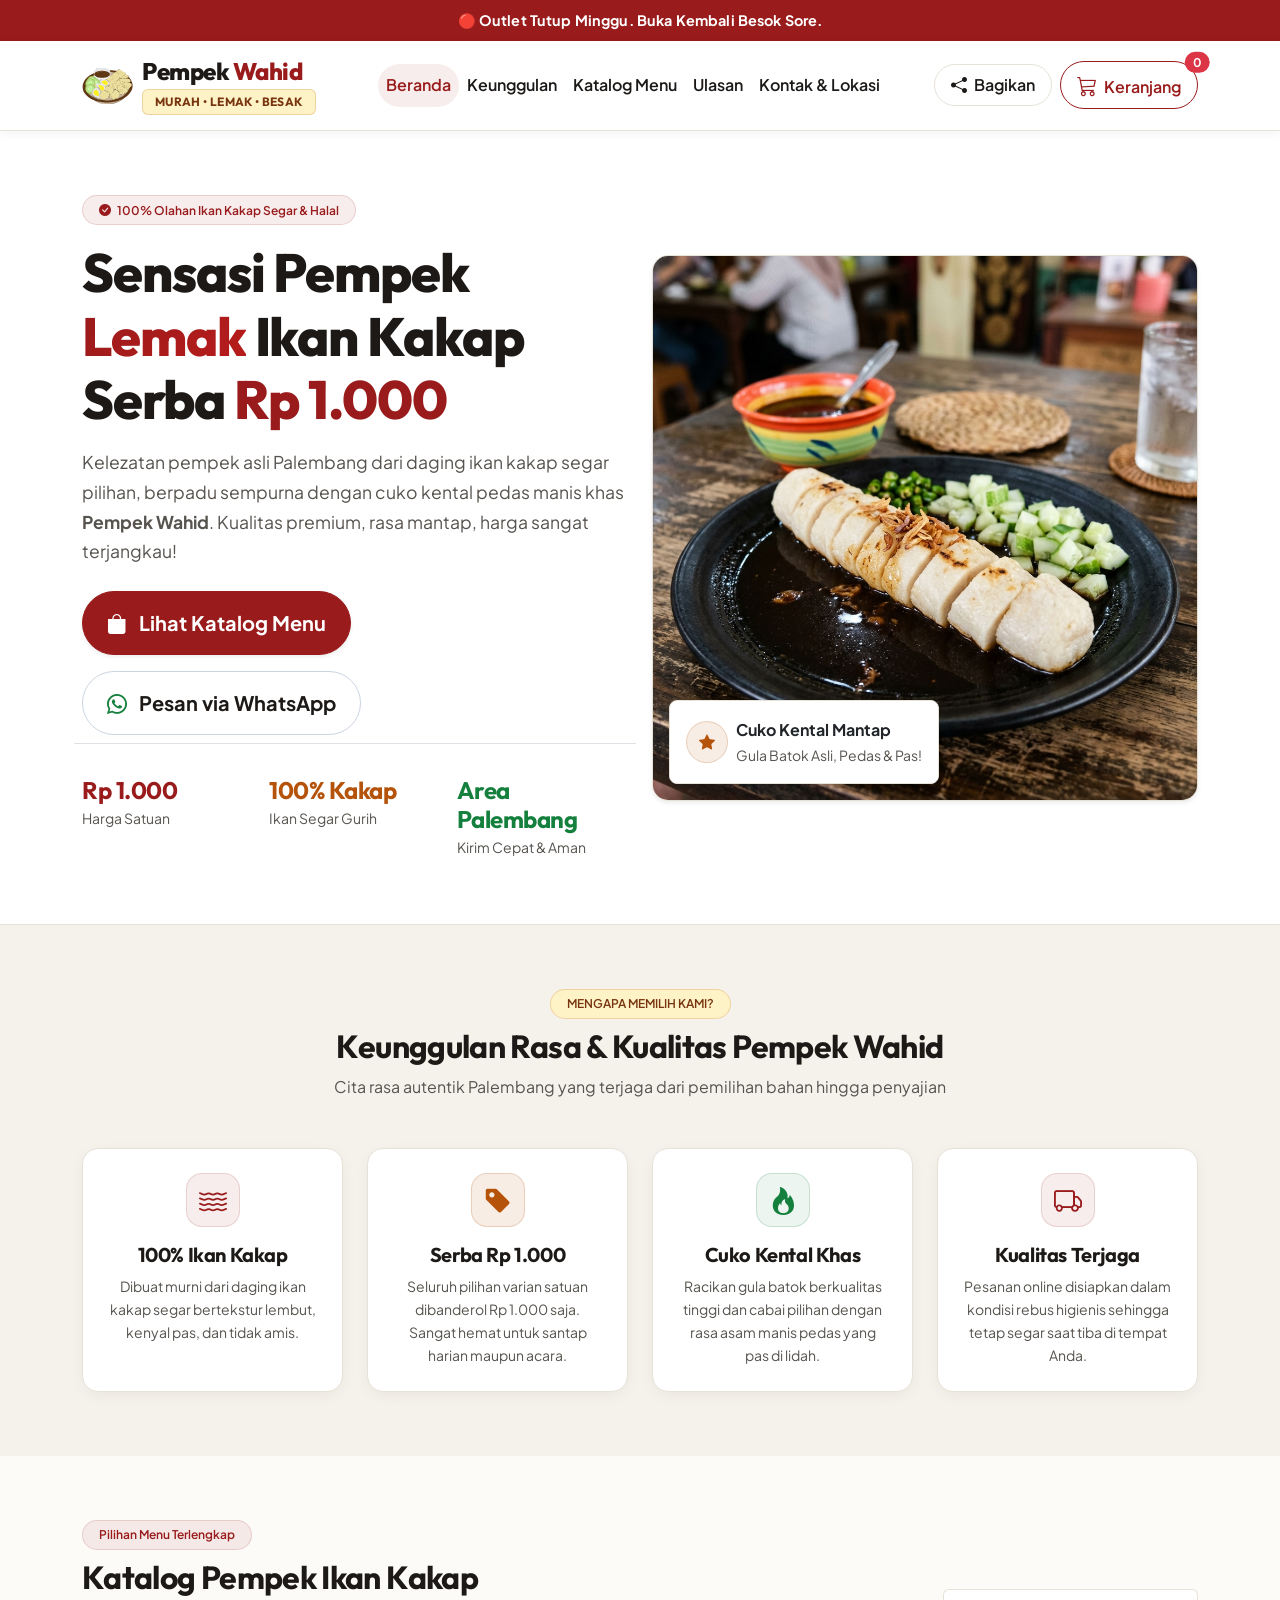
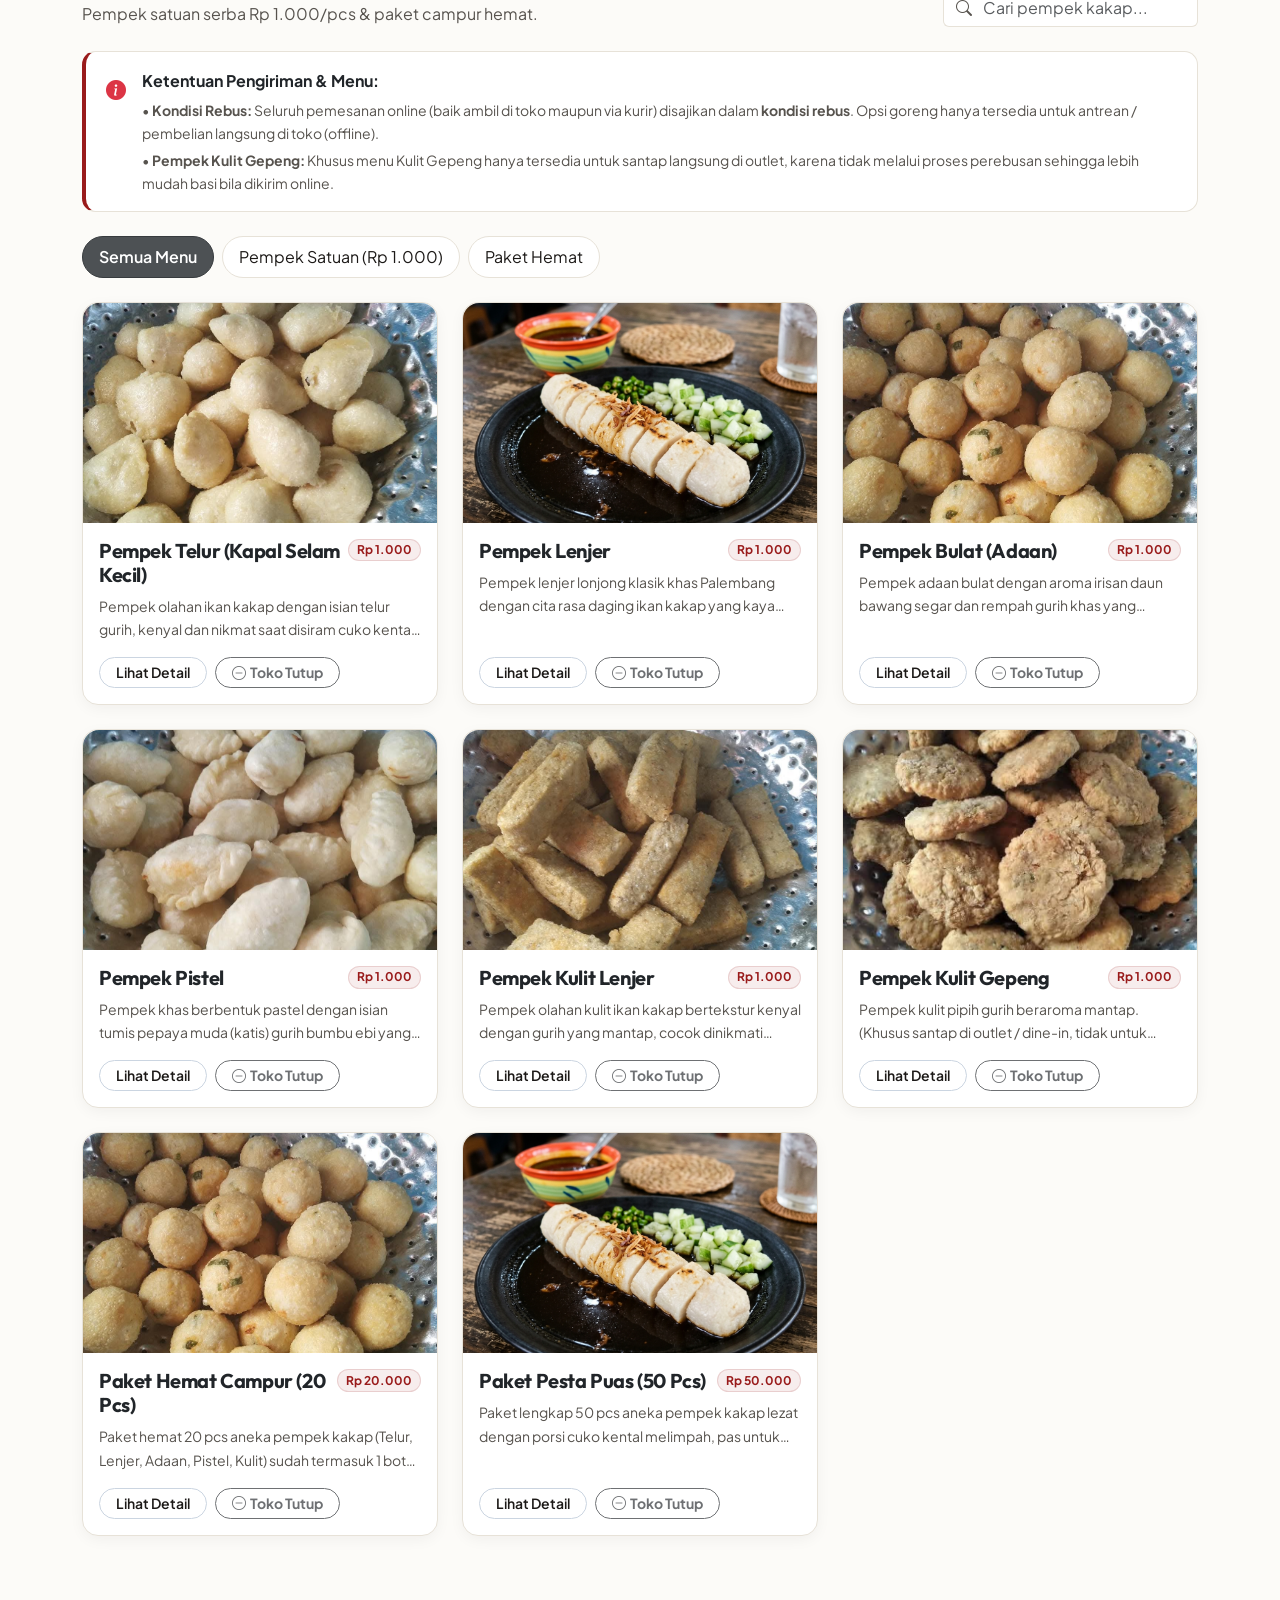
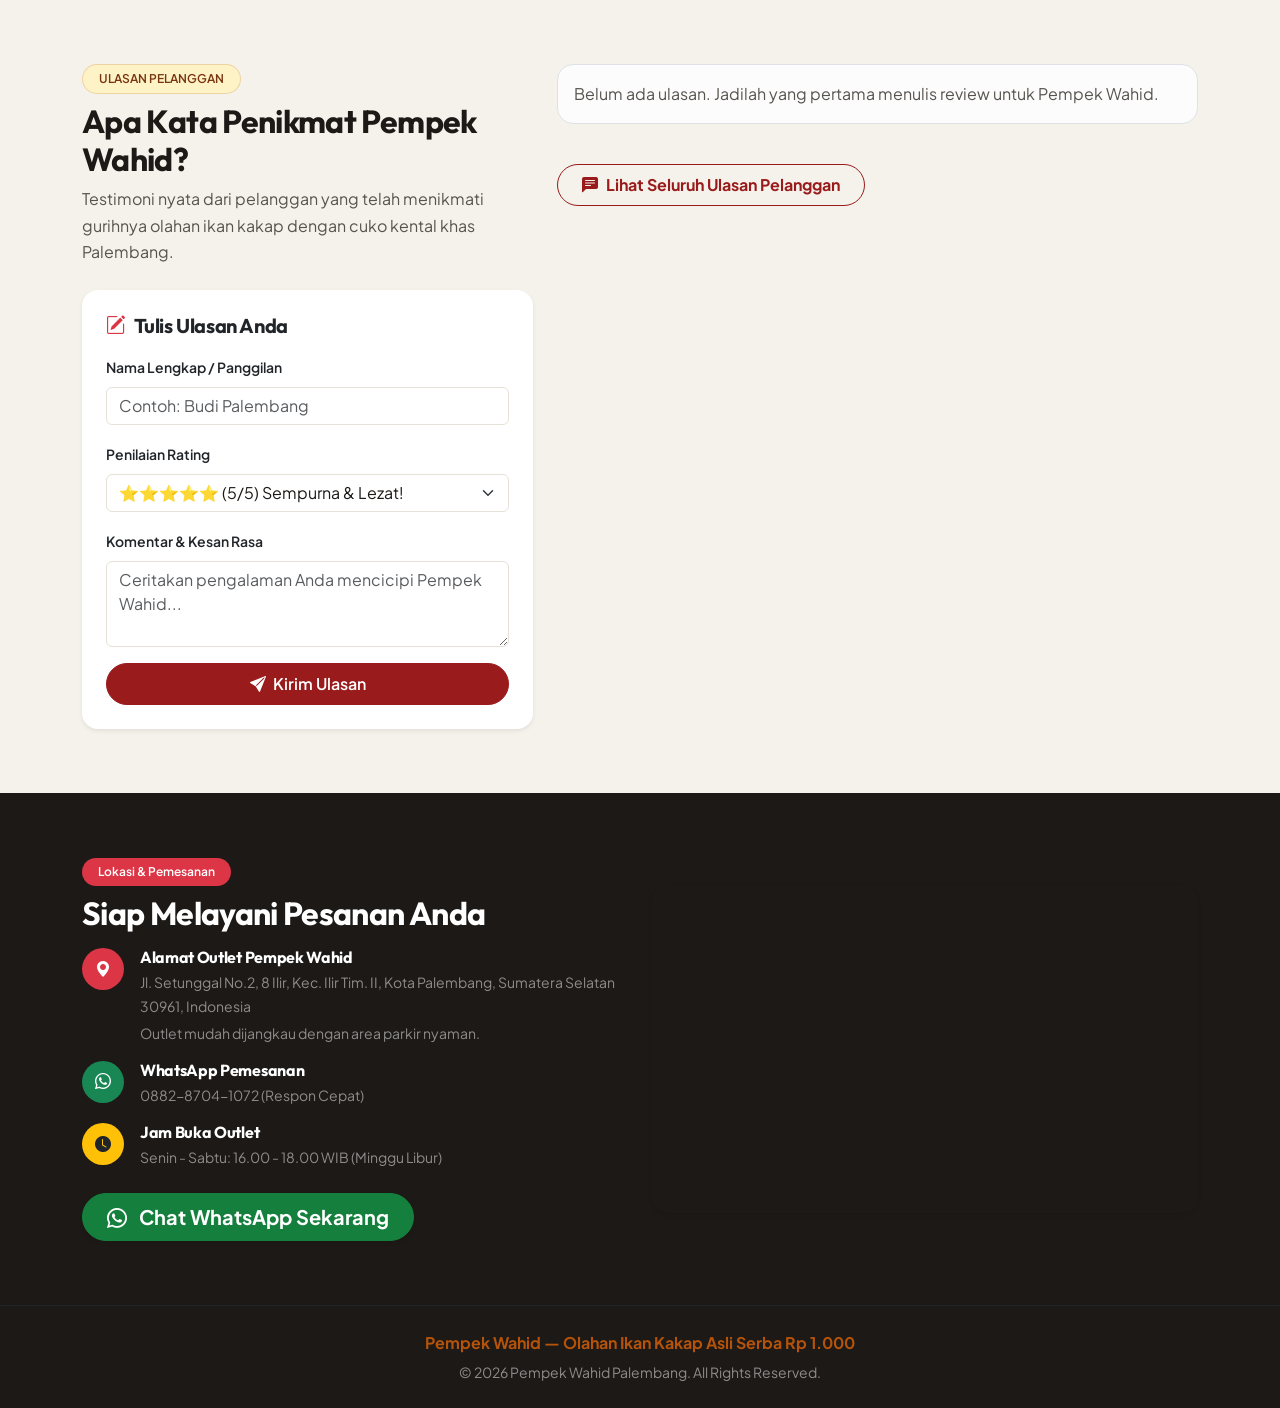
==== commit 44a13a8b: "perbaikan navbar" ====
--- a/index.html
+++ b/index.html
@@ -227,7 +227,7 @@
                         <div>
                             <div class="fw-bold text-dark mb-1">Ketentuan Pengiriman & Menu:</div>
                             <p class="small text-muted mb-1">
-                                • <strong>Kondisi Rebus:</strong> Untuk pemesanan online via kurir/ojol, pempek disajikan dalam kondisi rebus (tidak digoreng) demi menjaga kesegaran dan higienitas selama pengantaran di area Palembang.
+                                • <strong>Kondisi Rebus:</strong> Seluruh pemesanan online (baik ambil di toko maupun via kurir) disajikan dalam <strong>kondisi rebus</strong>. Opsi goreng hanya tersedia untuk antrean / pembelian langsung di toko (offline).
                             </p>
                             <p class="small text-muted mb-0">
                                 • <strong>Pempek Kulit Gepeng:</strong> Khusus menu Kulit Gepeng hanya tersedia untuk santap langsung di outlet, karena tidak melalui proses perebusan sehingga lebih mudah basi bila dikirim online.
--- a/css/styles.css
+++ b/css/styles.css
@@ -125,9 +125,14 @@
 
 /* --- Navigation --- */
 .custom-navbar {
+  background-color: #ffffff; /* Latar belakang solid putih agar tidak tembus pandang */
+  backdrop-filter: blur(12px);
+  -webkit-backdrop-filter: blur(12px);
   border-bottom: 1px solid var(--brand-border);
+  box-shadow: 0 2px 10px rgba(28, 25, 23, 0.05); /* Bayangan lembut untuk pemisah visual dari konten */
   padding-top: 0.65rem;
   padding-bottom: 0.65rem;
+  z-index: 1030;
 }
 
 .custom-navbar .container {
@@ -193,6 +198,15 @@
 }
 
 @media (max-width: 991.98px) {
+  .navbar-collapse {
+    background-color: #ffffff;
+    padding: 1rem 1.25rem;
+    border-radius: 14px;
+    margin-top: 0.75rem;
+    border: 1px solid var(--brand-border);
+    box-shadow: 0 8px 24px rgba(28, 25, 23, 0.08);
+  }
+
   .navbar-nav {
     width: 100%;
     margin-top: 0.5rem;
@@ -628,6 +642,159 @@
   font-size: 1.5rem;
 }
 
+/* --- Asymmetric Hero Showcase --- */
+.hero-asymmetric-wrapper {
+  position: relative;
+}
+
+.hero-main-card {
+  border: 1px solid var(--brand-border);
+  background: #ffffff;
+  border-radius: 28px 8px 28px 8px;
+  overflow: hidden;
+  box-shadow: 0 16px 36px -8px rgba(153, 27, 27, 0.12);
+  transition: transform 0.3s ease;
+}
+
+.hero-main-card:hover {
+  transform: translateY(-4px);
+}
+
+.hero-sub-floating {
+  position: absolute;
+  bottom: -20px;
+  right: -15px;
+  background: #ffffff;
+  border: 1px solid var(--brand-border);
+  border-radius: 18px 6px 18px 6px;
+  padding: 0.85rem 1.15rem;
+  box-shadow: 0 12px 32px rgba(28, 25, 23, 0.14);
+  max-width: 240px;
+  z-index: 3;
+}
+
+.hero-badge-tag {
+  display: inline-flex;
+  align-items: center;
+  gap: 0.5rem;
+  padding: 0.4rem 0.9rem;
+  background: #fff5ea;
+  border: 1px solid rgba(180, 83, 9, 0.25);
+  border-radius: 999px;
+  font-size: 0.82rem;
+  font-weight: 700;
+  color: #78350f;
+}
+
+.artisan-seal {
+  display: inline-flex;
+  align-items: center;
+  gap: 0.4rem;
+  background: linear-gradient(135deg, #7f1d1d, #991b1b);
+  color: #ffffff;
+  padding: 0.35rem 0.85rem;
+  border-radius: 8px 2px 8px 2px;
+  font-size: 0.78rem;
+  font-weight: 800;
+  letter-spacing: 0.04em;
+  text-transform: uppercase;
+}
+
+/* --- Artisanal Storyboard Section --- */
+.storyboard-section {
+  background: linear-gradient(180deg, #fcfbf8 0%, #f5f2eb 100%);
+  border-top: 1px solid var(--brand-border);
+  border-bottom: 1px solid var(--brand-border);
+}
+
+.story-card-kakap {
+  background: #ffffff;
+  border: 1px solid var(--brand-border);
+  border-radius: 28px 8px 28px 8px;
+  padding: 2.25rem;
+  box-shadow: var(--brand-card-shadow);
+  position: relative;
+  overflow: hidden;
+  height: 100%;
+}
+
+.story-card-kakap::before {
+  content: '';
+  position: absolute;
+  top: 0;
+  left: 0;
+  width: 6px;
+  height: 100%;
+  background: linear-gradient(180deg, var(--brand-primary), var(--brand-gold));
+}
+
+.story-card-cuko {
+  background: radial-gradient(circle at top right, #382319, #1c130d);
+  color: #ffffff;
+  border-radius: 8px 28px 8px 28px;
+  padding: 2.25rem;
+  box-shadow: 0 16px 40px rgba(40, 20, 10, 0.25);
+  position: relative;
+  overflow: hidden;
+  height: 100%;
+}
+
+.story-highlight-pill {
+  display: inline-flex;
+  align-items: center;
+  gap: 0.4rem;
+  background: rgba(255, 255, 255, 0.12);
+  backdrop-filter: blur(8px);
+  border: 1px solid rgba(255, 255, 255, 0.18);
+  padding: 0.35rem 0.8rem;
+  border-radius: 999px;
+  font-size: 0.8rem;
+  font-weight: 600;
+  color: #fde68a;
+}
+
+.story-stat-box {
+  background: #ffffff;
+  border: 1px solid var(--brand-border);
+  border-radius: 16px;
+  padding: 1rem 1.25rem;
+  text-align: center;
+  transition: transform 0.2s ease;
+}
+
+.story-stat-box:hover {
+  transform: translateY(-3px);
+}
+
+/* --- Floating Mobile Quick-Order Bar --- */
+.mobile-quick-order-bar {
+  display: none;
+}
+
+@media (max-width: 991.98px) {
+  .mobile-quick-order-bar {
+    display: flex;
+    position: fixed;
+    bottom: 0;
+    left: 0;
+    right: 0;
+    z-index: 1025;
+    background: rgba(255, 255, 255, 0.96);
+    backdrop-filter: blur(12px);
+    -webkit-backdrop-filter: blur(12px);
+    border-top: 1px solid var(--brand-border);
+    padding: 0.65rem 1rem;
+    box-shadow: 0 -4px 20px rgba(0, 0, 0, 0.08);
+    gap: 0.65rem;
+    align-items: center;
+    justify-content: space-between;
+  }
+
+  body {
+    padding-bottom: 64px;
+  }
+}
+
 /* --- Footer --- */
 .footer-bg {
   background: var(--brand-dark);
@@ -643,3 +810,4 @@
 .footer-link:hover {
   color: #ffffff;
 }
+
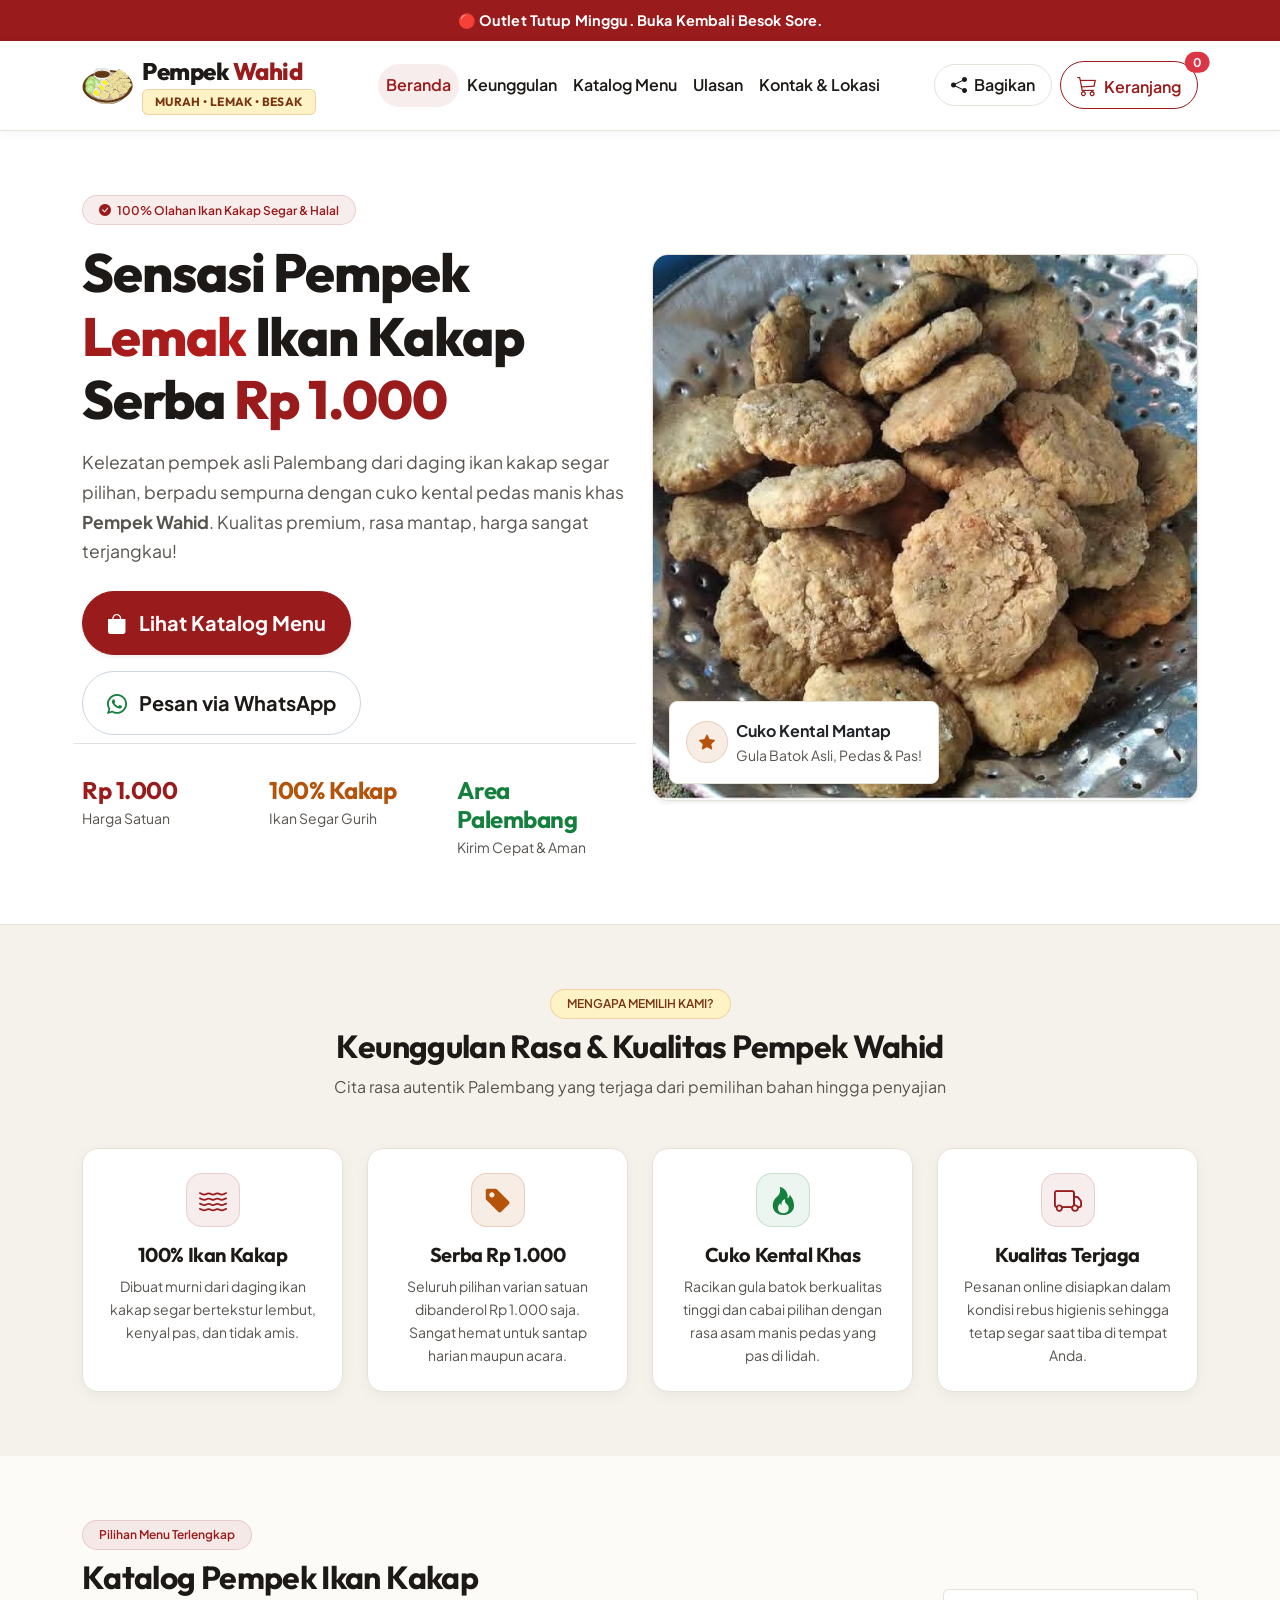
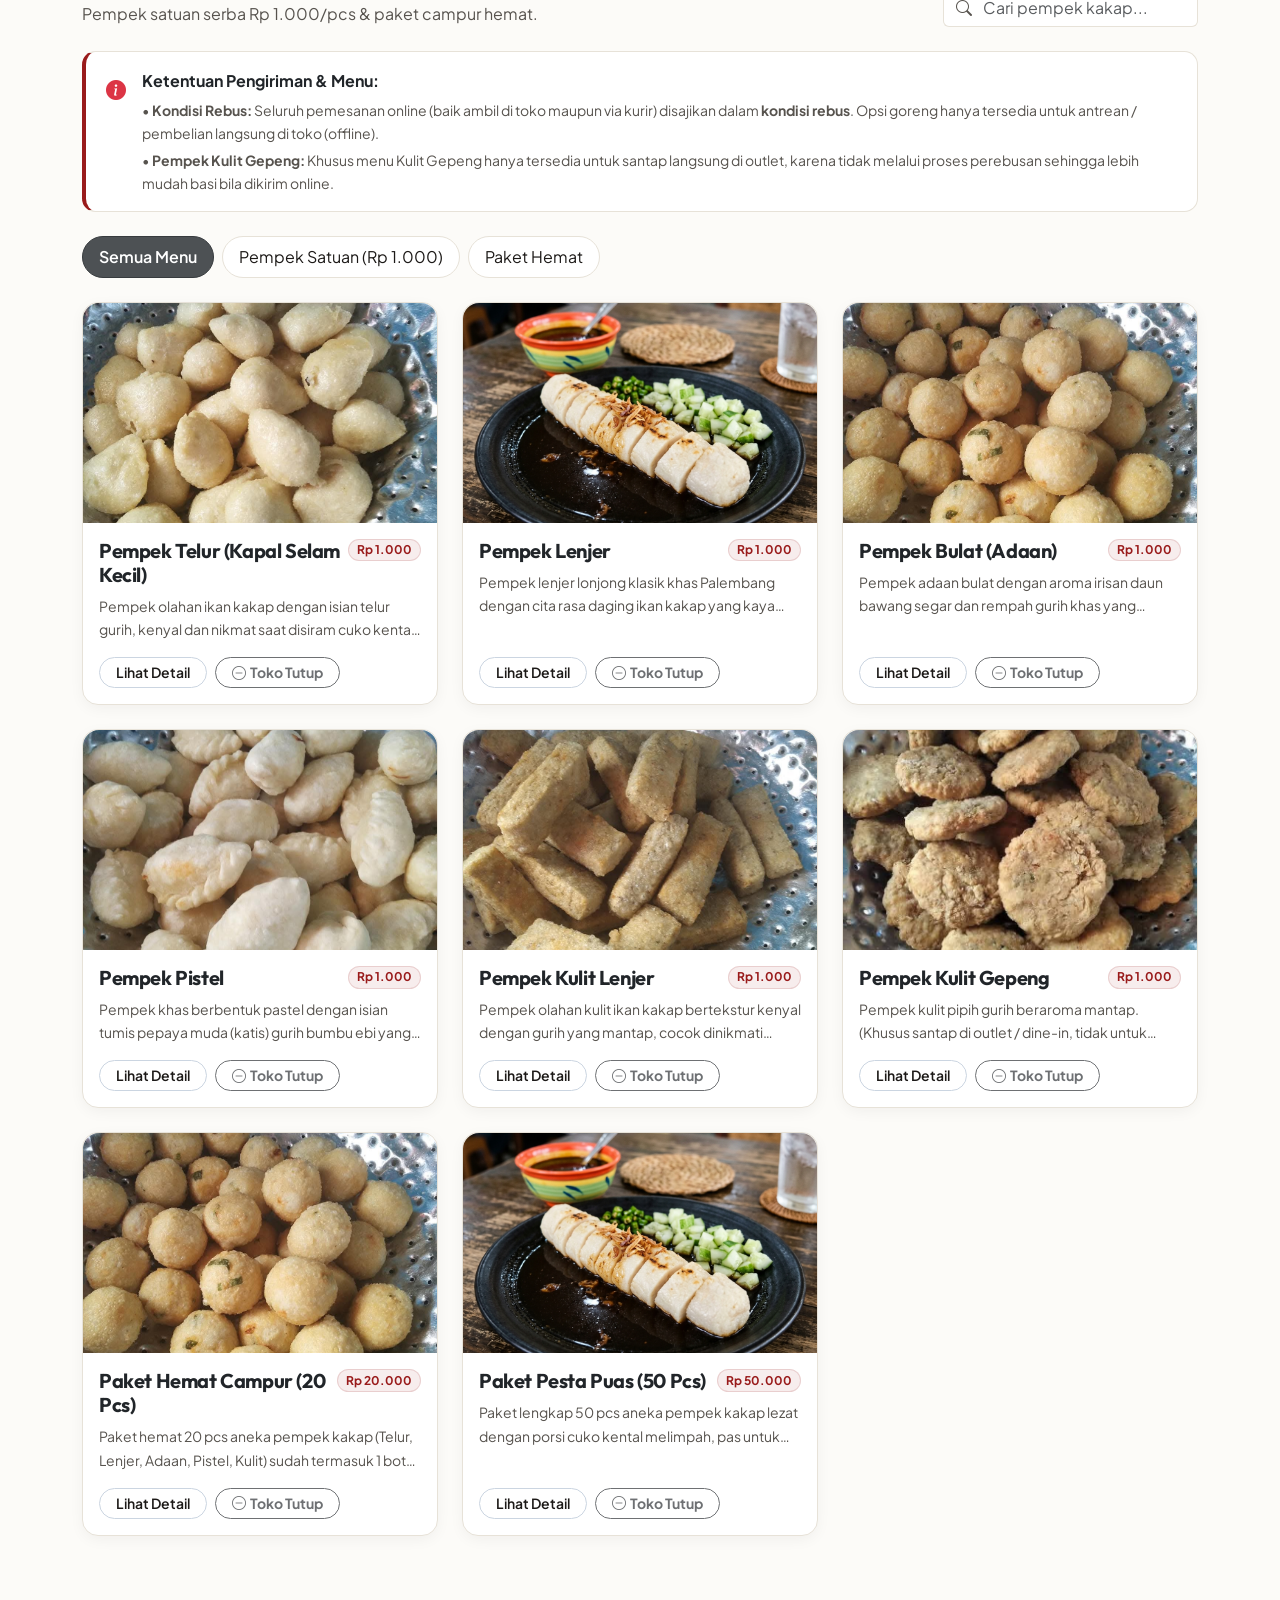
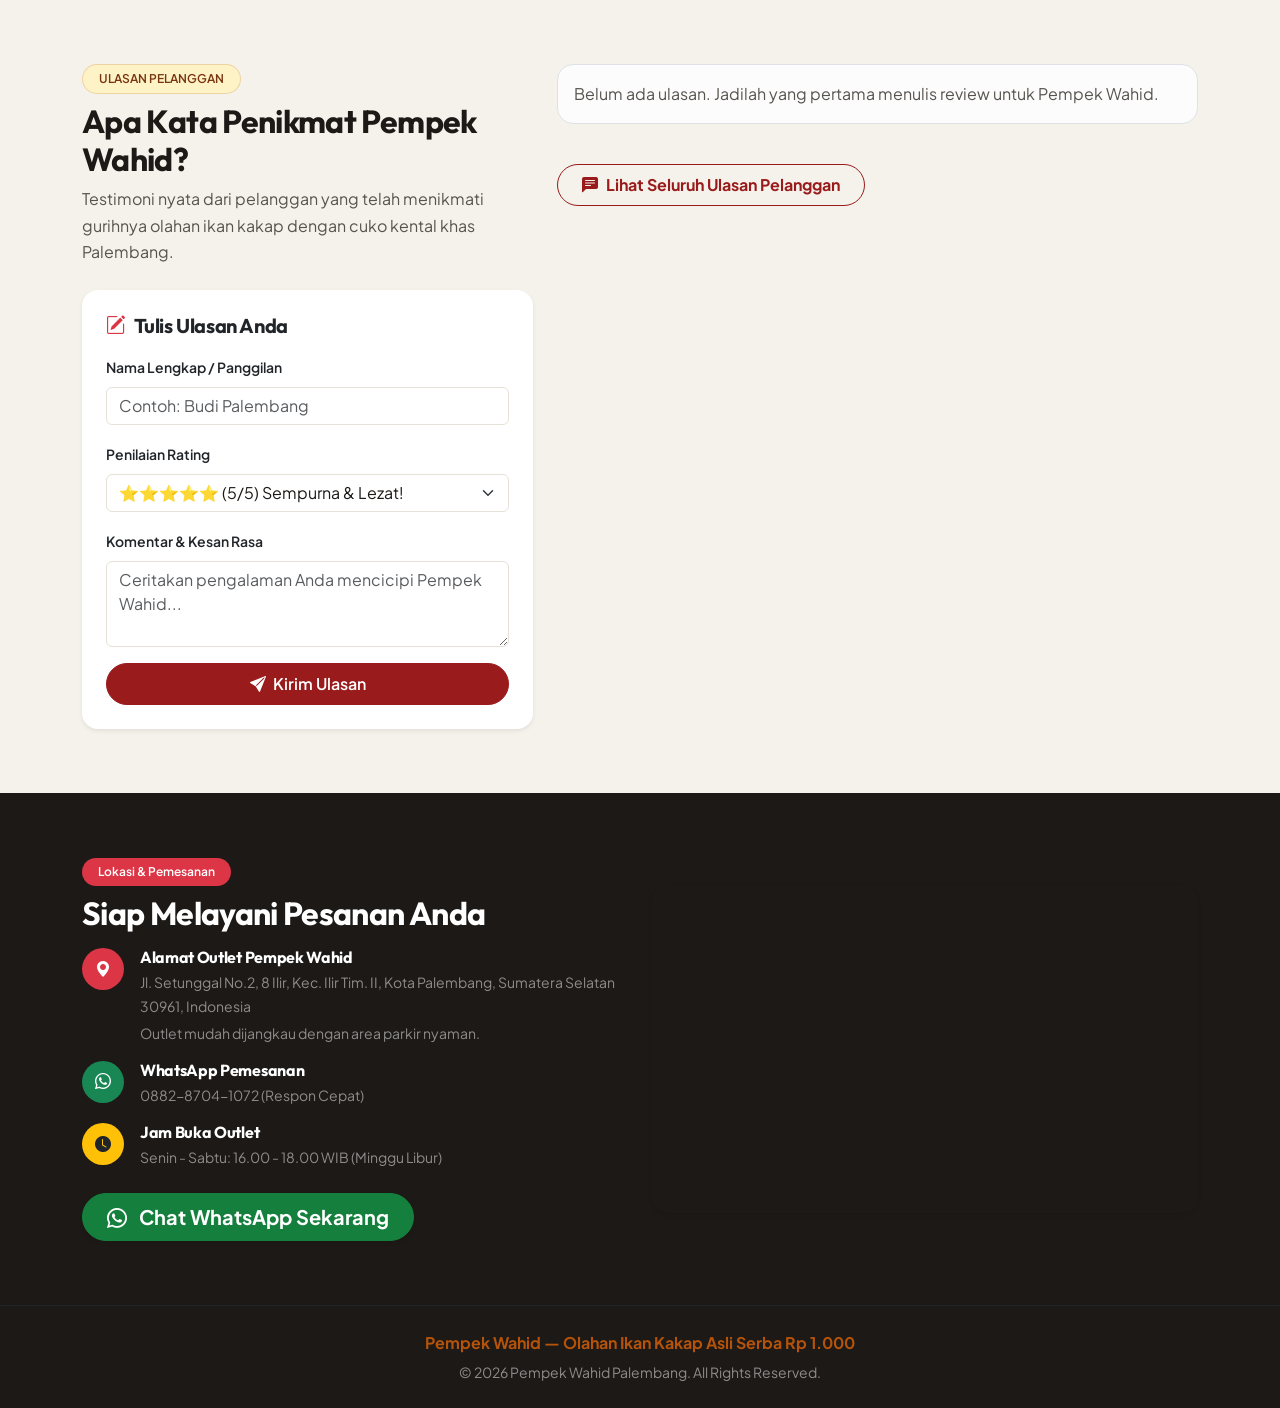
==== commit eff6b4ca: "ganti foto hero section" ====
--- a/index.html
+++ b/index.html
@@ -134,7 +134,7 @@
                     <div class="col-lg-6 text-center">
                         <div class="hero-image-wrapper position-relative mx-auto">
                             <div class="hero-image-card rounded-4 overflow-hidden position-relative shadow-sm">
-                                <img src="images/pempek_lenjer_putih.jpg" alt="Pempek Wahid Ikan Kakap Asli Palembang" class="img-fluid hero-img" width="800" height="533" fetchpriority="high">
+                                <img src="images/pempek_kulit_gepeng.jpg" alt="Pempek Wahid Ikan Kakap Asli Palembang" class="img-fluid hero-img" width="800" height="533" fetchpriority="high">
                                 <div class="hero-floating-badge bg-white p-3 rounded-3 text-start position-absolute bottom-0 start-0 m-3 shadow-sm">
                                     <div class="d-flex align-items-center gap-2">
                                         <div class="icon-circle bg-warning-subtle text-warning-emphasis"><i class="bi bi-star-fill" aria-hidden="true"></i></div>
